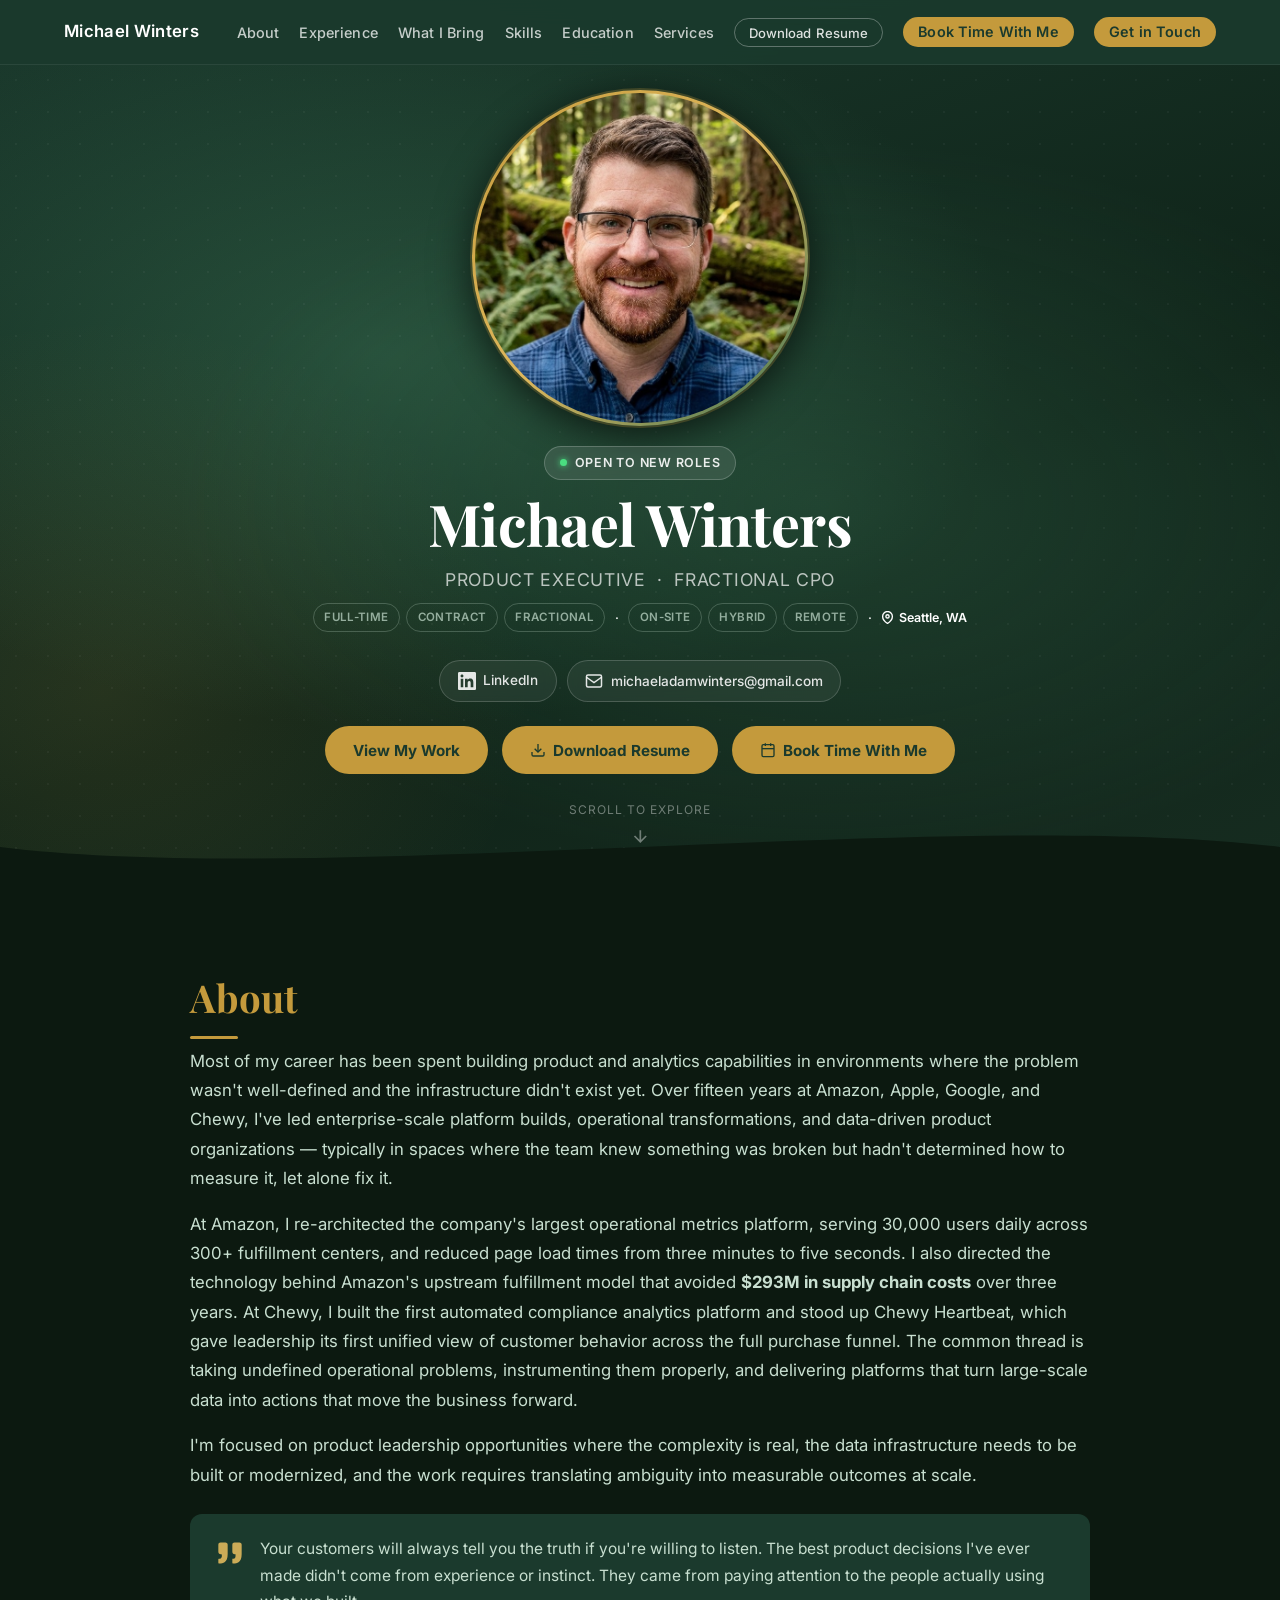
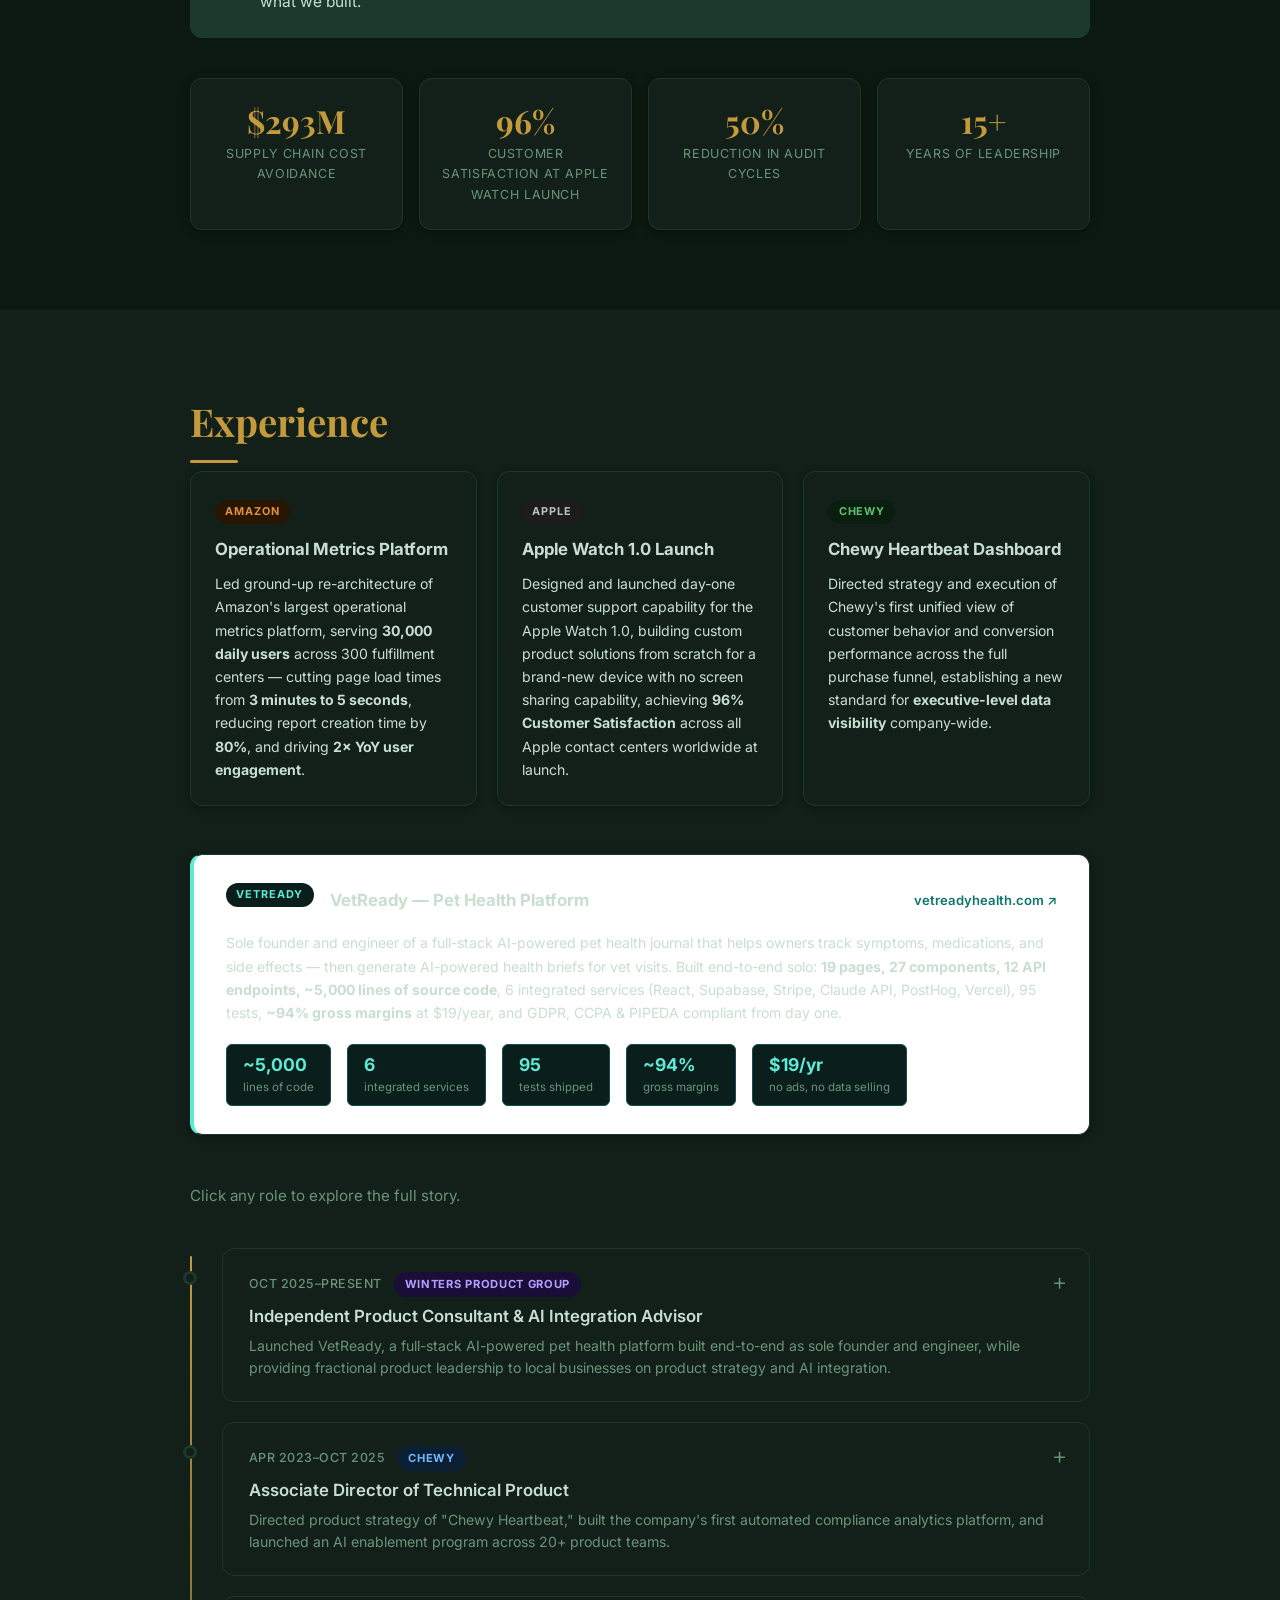
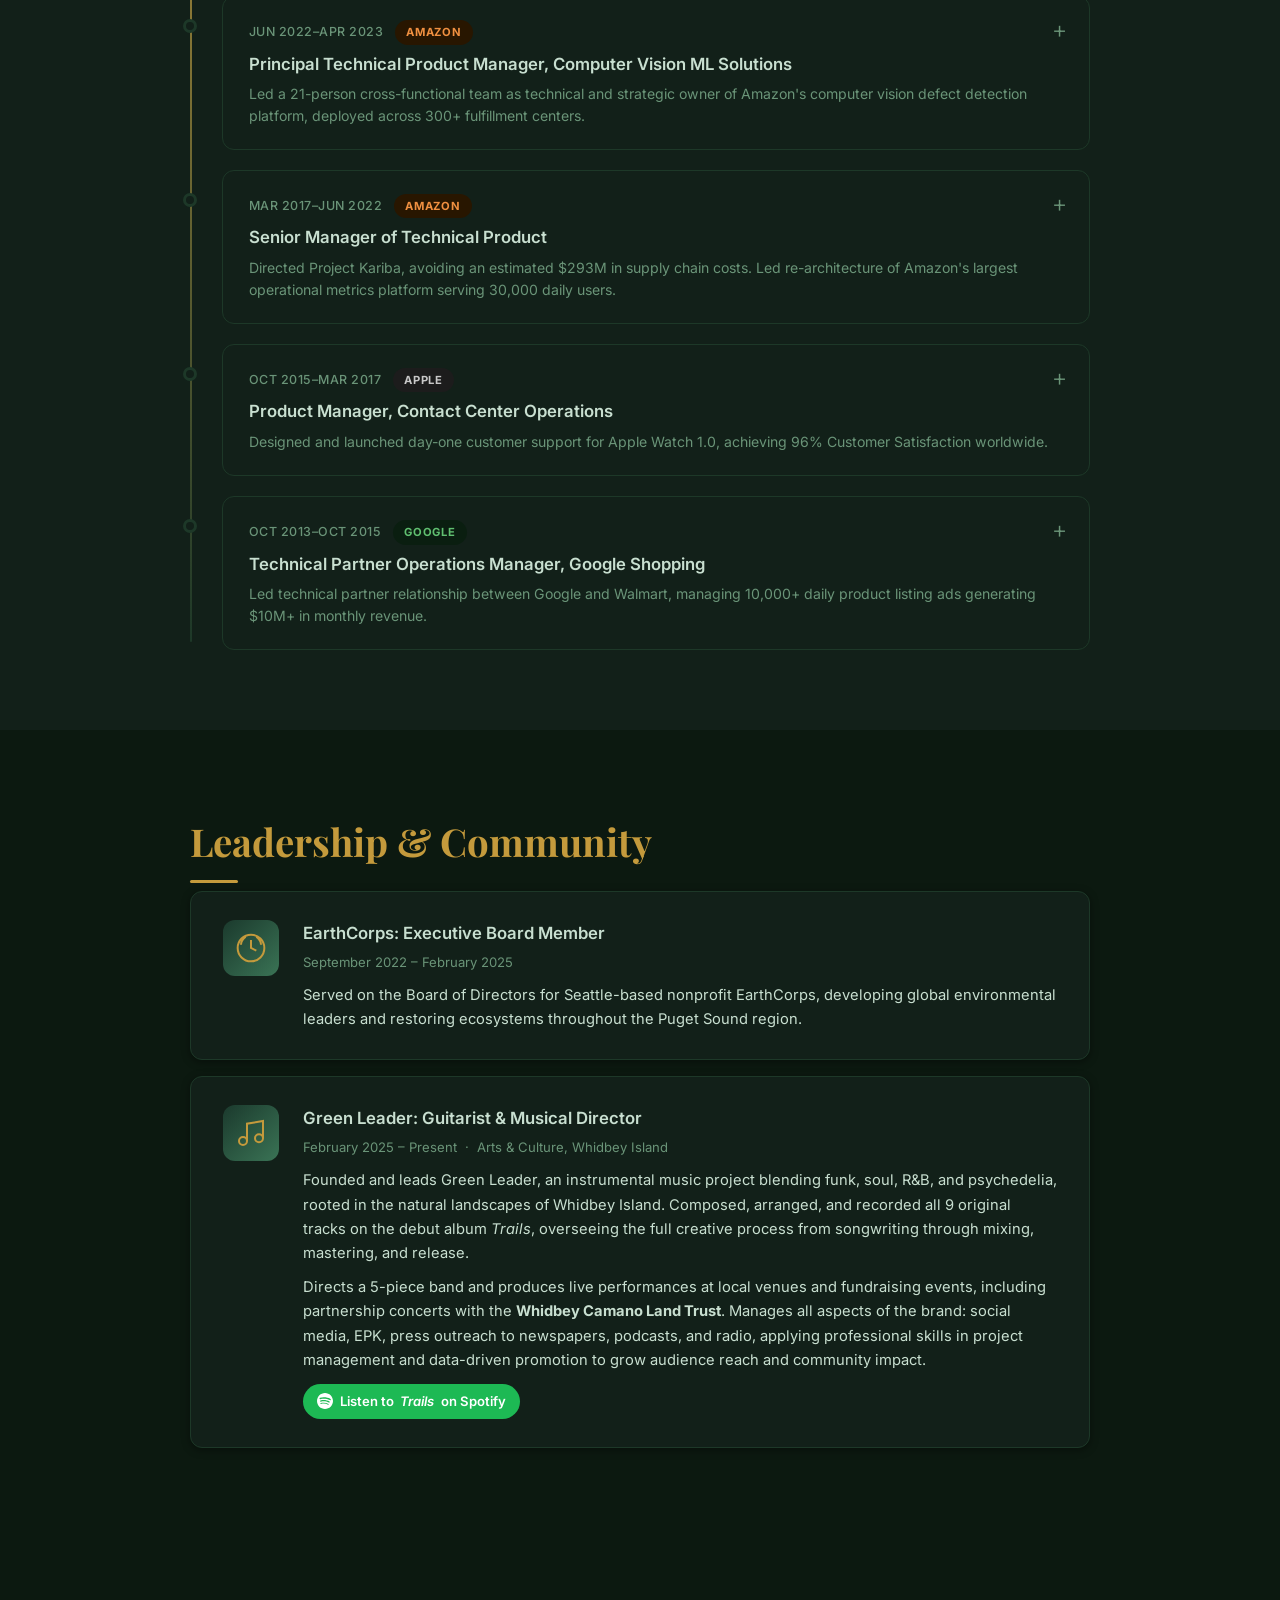
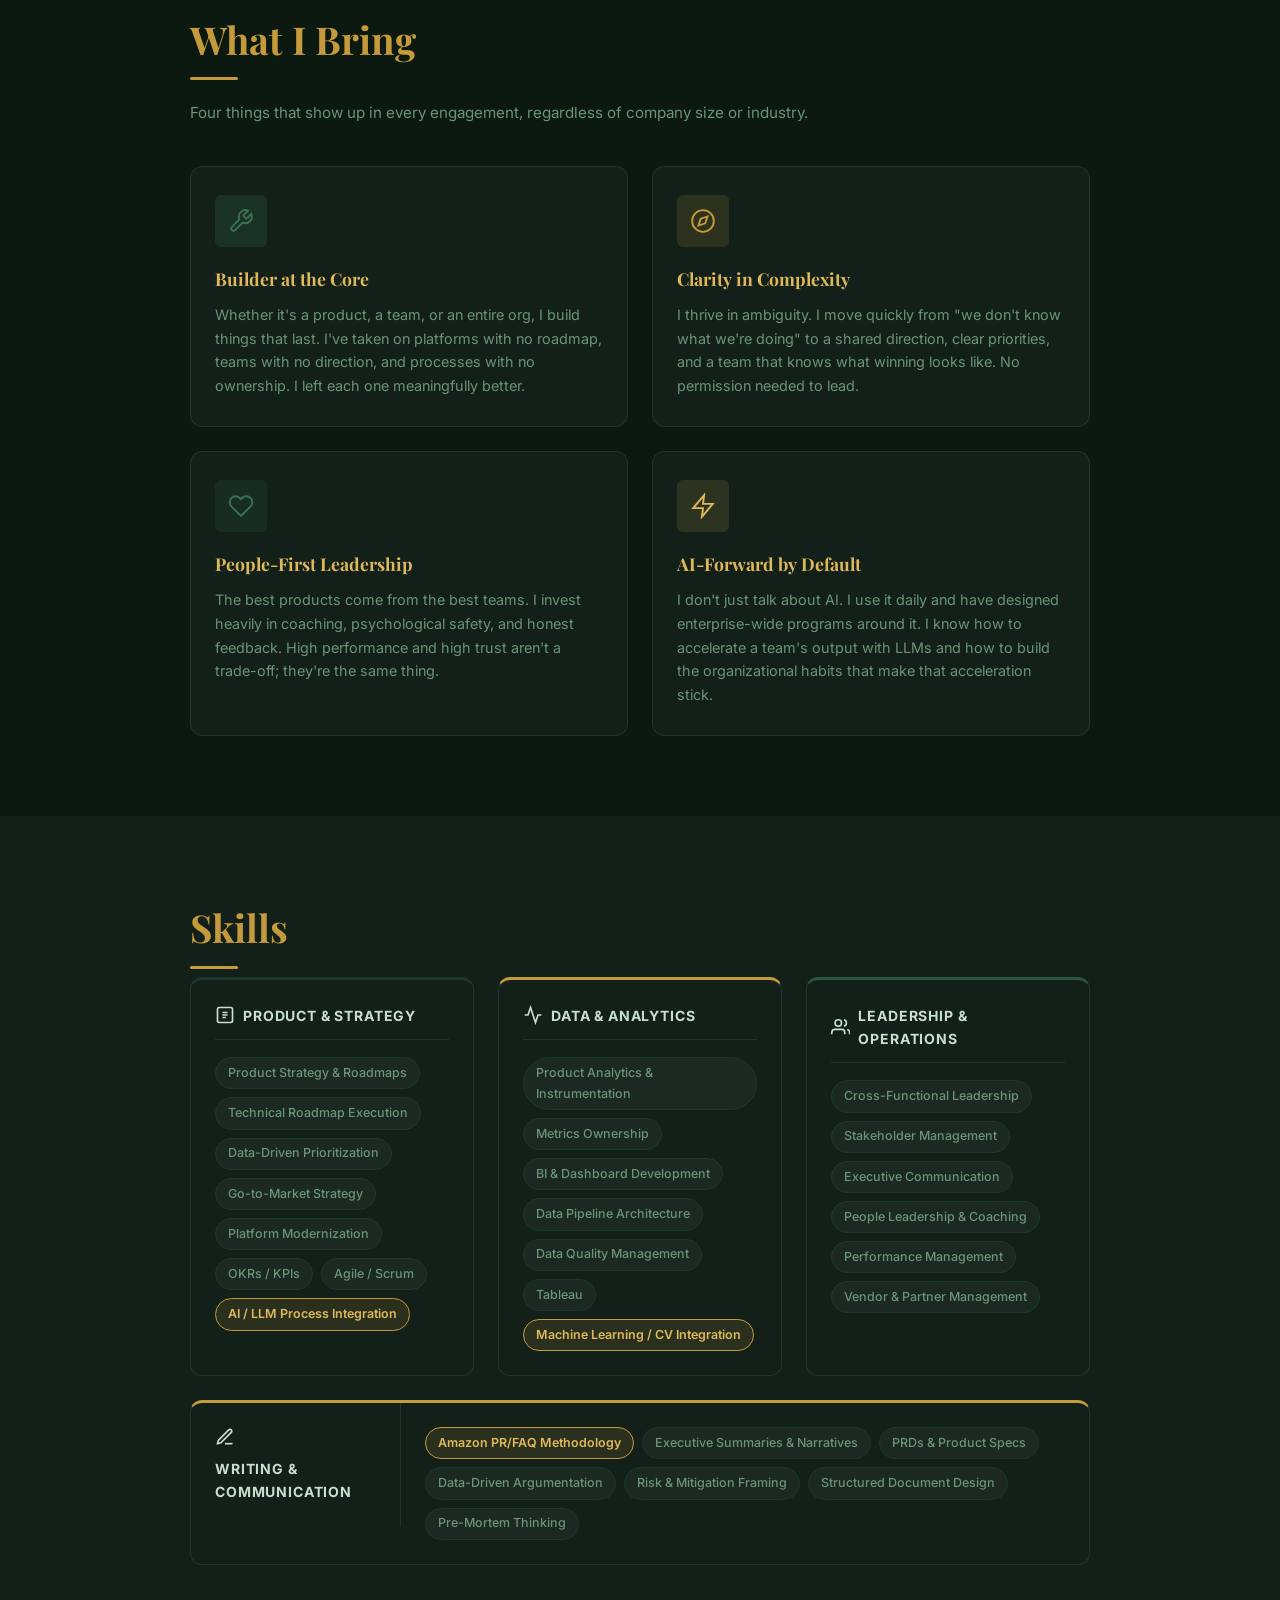
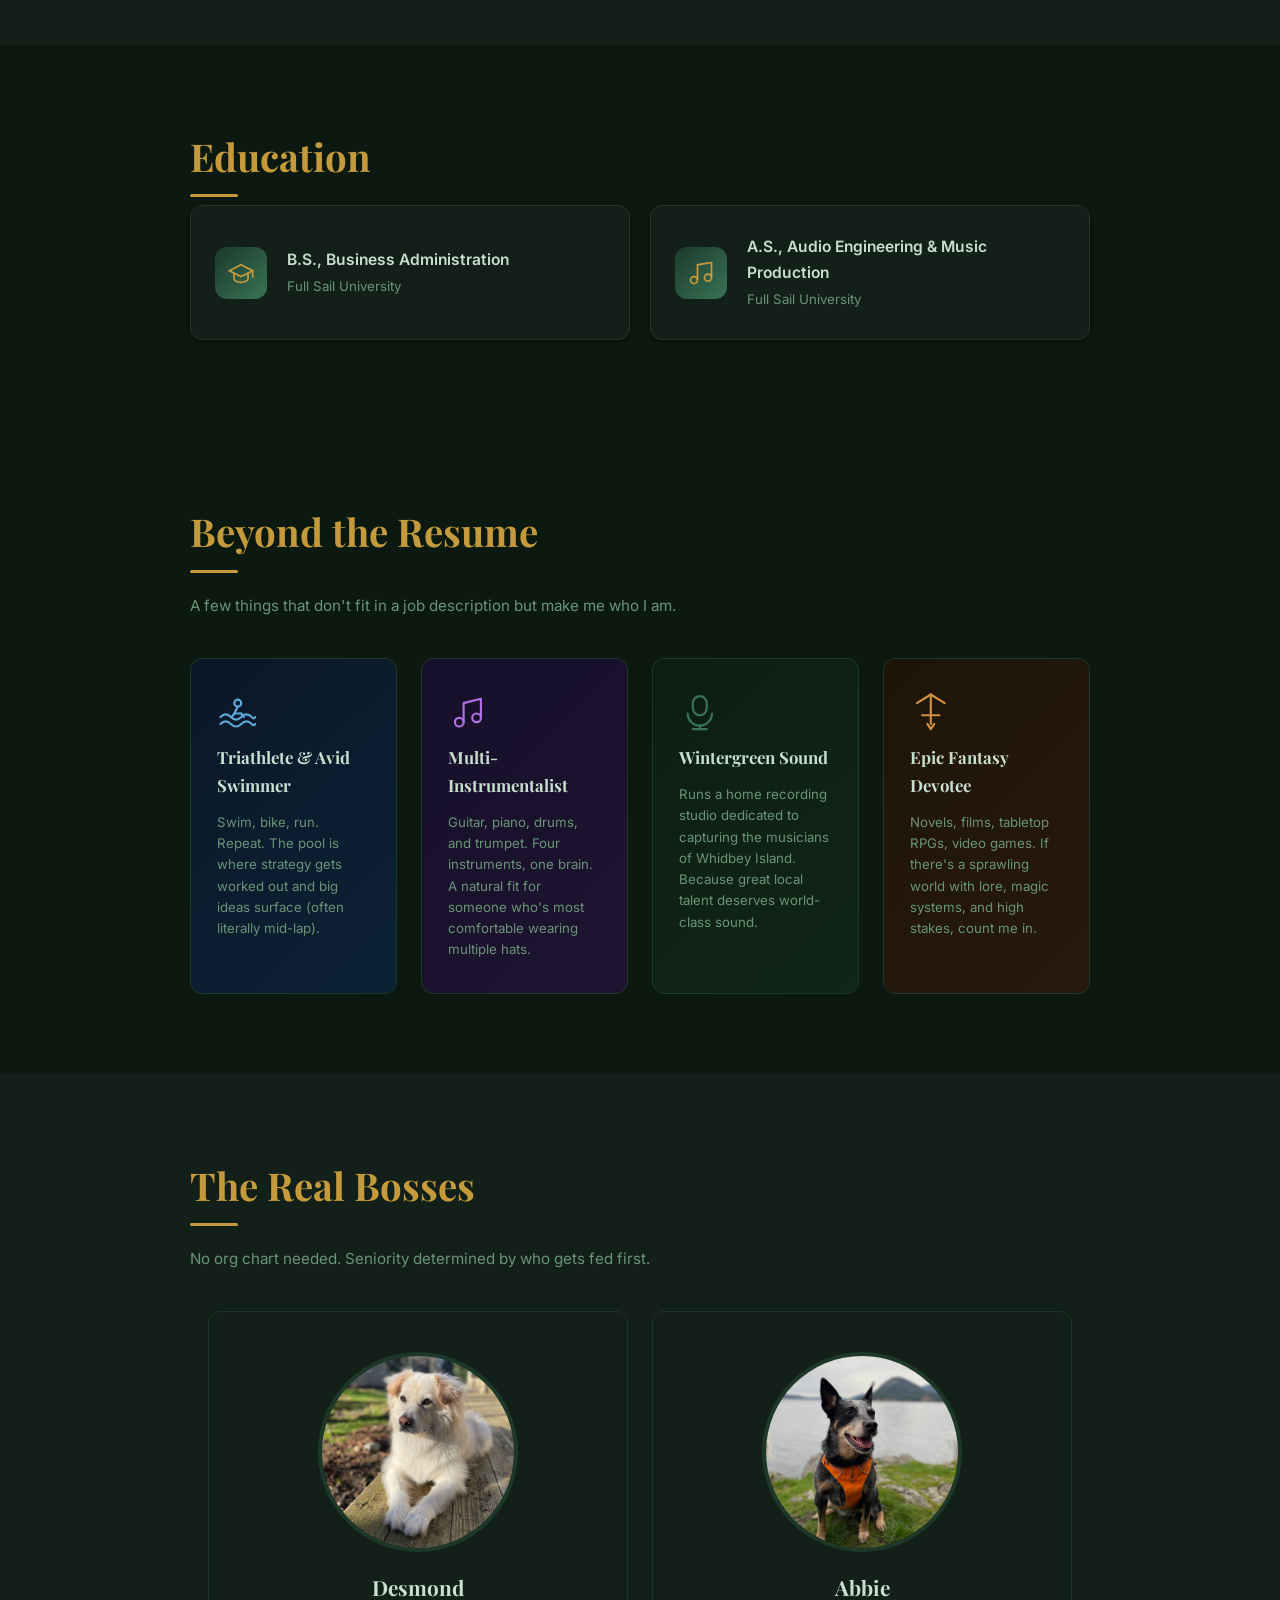
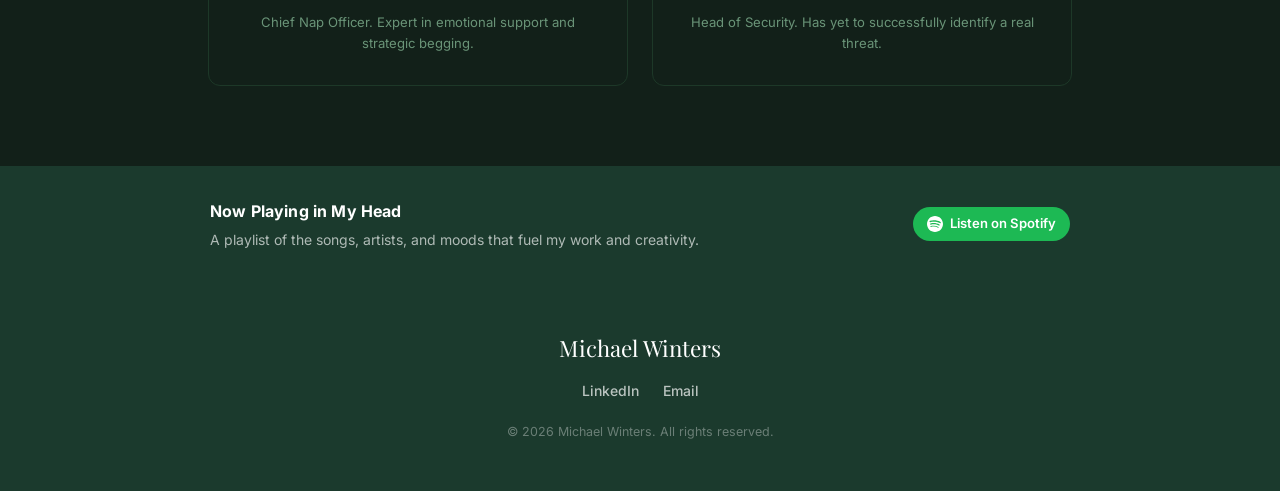
==== index.html @ a72b427c "Fix VetReady layout: replace orphaned 4th grid card with full-width featured card The 4th spotlight " ====
<!DOCTYPE html>
<html lang="en">
<head>
  <meta charset="UTF-8" />
  <meta name="viewport" content="width=device-width, initial-scale=1.0" />
  <link rel="icon" type="image/svg+xml" href="favicon.svg" />
  <title>Michael Winters · Product Executive &amp; Fractional CPO</title>
  <meta name="description" content="Michael Winters is a Senior Product Leader with 15+ years at Amazon, Apple, Google, and Chewy. $293M in supply chain cost avoidance, 96% Customer Satisfaction at Apple Watch launch, open to Senior Manager and Associate Director of Product roles." />
  <meta property="og:title" content="Michael Winters · Product Executive &amp; Fractional CPO" />
  <meta property="og:description" content="15+ years building and scaling high-impact teams at Amazon, Apple, Google, and Chewy. $293M in supply chain cost avoidance. Open to new opportunities." />
  <meta property="og:image" content="https://michaeladamwinters.com/headshot.jpeg" />
  <meta property="og:url" content="https://michaeladamwinters.com/" />
  <meta property="og:type" content="website" />
  <meta name="twitter:card" content="summary_large_image" />
  <meta name="twitter:title" content="Michael Winters · Product Executive &amp; Fractional CPO" />
  <meta name="twitter:description" content="15+ years building and scaling high-impact teams at Amazon, Apple, Google, and Chewy." />
  <meta name="twitter:image" content="https://michaeladamwinters.com/headshot.jpeg" />
  <link rel="stylesheet" href="style.css" />
  <link rel="preconnect" href="https://fonts.googleapis.com" />
  <link rel="preconnect" href="https://fonts.gstatic.com" crossorigin />
  <link href="https://fonts.googleapis.com/css2?family=Inter:wght@300;400;500;600;700&family=Playfair+Display:wght@700&display=swap" rel="stylesheet" />
</head>
<body>

  <div id="progress-bar" aria-hidden="true"></div>

  <!-- ── NAV ── -->
  <nav id="navbar">
    <div class="nav-inner">
      <span class="nav-name">Michael Winters</span>
      <ul class="nav-links">
        <li><a href="#summary">About</a></li>
        <li><a href="#experience">Experience</a></li>
        <li><a href="#what-i-bring">What I Bring</a></li>
        <li><a href="#skills">Skills</a></li>
        <li><a href="#education">Education</a></li>
        <li><a href="services.html">Services</a></li>
        <li><a href="Winters_Michael_ProductLead_Resume.pdf" download class="nav-resume">Download Resume</a></li>
        <li><a href="https://calendar.app.google/mppP5ta8QZtQLtQf8" target="_blank" rel="noopener" class="nav-cta">Book Time With Me</a></li>
        <li><a href="mailto:michaeladamwinters@gmail.com" class="nav-cta">Get in Touch</a></li>
      </ul>
      <button class="hamburger" aria-label="Toggle menu">&#9776;</button>
    </div>
  </nav>

  <!-- ── HERO ── -->
  <header id="hero">
    <div class="hero-inner">
      <div class="hero-photo-wrap">
        <div class="hero-photo-ring">
          <img
            src="headshot.jpeg"
            alt="Michael Winters"
            class="hero-photo"
            id="headshot"
            onerror="this.style.display='none'; document.getElementById('initials-fallback').style.display='flex';"
          />
          <div id="initials-fallback" class="initials-fallback">MW</div>
        </div>
      </div>
      <div class="hero-text">
        <div class="open-to-work-badge">
          <span class="otw-dot"></span>
          Open to New Roles
        </div>
        <h1>Michael Winters</h1>
        <p class="hero-title">Product Executive &nbsp;·&nbsp; Fractional CPO</p>
        <div class="hero-availability">
          <div class="avail-group">
            <span class="avail-chip">Full-time</span>
            <span class="avail-chip">Contract</span>
            <span class="avail-chip">Fractional</span>
          </div>
          <span class="avail-divider">·</span>
          <div class="avail-group">
            <span class="avail-chip">On-site</span>
            <span class="avail-chip">Hybrid</span>
            <span class="avail-chip">Remote</span>
          </div>
          <span class="avail-divider">·</span>
          <span class="avail-location">
            <svg width="13" height="13" viewBox="0 0 24 24" fill="none" stroke="currentColor" stroke-width="2.5"><path d="M21 10c0 7-9 13-9 13S3 17 3 10a9 9 0 0118 0z"/><circle cx="12" cy="10" r="3"/></svg>
            Seattle, WA
          </span>
        </div>
        <div class="hero-contacts">
          <a href="https://linkedin.com/in/michaeladamwinters/" target="_blank" rel="noopener" class="contact-chip">
            <svg width="18" height="18" viewBox="0 0 24 24" fill="currentColor"><path d="M20.447 20.452H16.89v-5.569c0-1.328-.024-3.037-1.852-3.037-1.853 0-2.136 1.445-2.136 2.939v5.667H9.351V9h3.414v1.561h.046c.477-.9 1.637-1.85 3.37-1.85 3.601 0 4.267 2.37 4.267 5.455v6.286zM5.337 7.433a1.98 1.98 0 01-1.981-1.98c0-1.094.887-1.981 1.981-1.981s1.98.887 1.98 1.981a1.98 1.98 0 01-1.98 1.98zm1.692 13.019H3.643V9h3.386v11.452zM22.225 0H1.771C.792 0 0 .774 0 1.729v20.542C0 23.227.792 24 1.771 24h20.451C23.2 24 24 23.227 24 22.271V1.729C24 .774 23.2 0 22.222 0h.003z"/></svg>
            LinkedIn
          </a>
          <a href="mailto:michaeladamwinters@gmail.com" class="contact-chip">
            <svg width="18" height="18" viewBox="0 0 24 24" fill="none" stroke="currentColor" stroke-width="2"><rect x="2" y="4" width="20" height="16" rx="2"/><path d="m2 7 10 7 10-7"/></svg>
            michaeladamwinters@gmail.com
          </a>
        </div>
        <div class="hero-ctas">
          <a href="#experience" class="hero-cta-primary">View My Work</a>
          <a href="Winters_Michael_ProductLead_Resume.pdf" download class="hero-cta-secondary">
            <svg width="16" height="16" viewBox="0 0 24 24" fill="none" stroke="currentColor" stroke-width="2"><path d="M21 15v4a2 2 0 01-2 2H5a2 2 0 01-2-2v-4"/><polyline points="7 10 12 15 17 10"/><line x1="12" y1="15" x2="12" y2="3"/></svg>
            Download Resume
          </a>
          <a href="https://calendar.app.google/mppP5ta8QZtQLtQf8" target="_blank" rel="noopener" class="hero-cta-secondary">
            <svg width="16" height="16" viewBox="0 0 24 24" fill="none" stroke="currentColor" stroke-width="2"><rect x="3" y="4" width="18" height="18" rx="2"/><line x1="16" y1="2" x2="16" y2="6"/><line x1="8" y1="2" x2="8" y2="6"/><line x1="3" y1="10" x2="21" y2="10"/></svg>
            Book Time With Me
          </a>
        </div>
      </div>
    </div>
    <div class="hero-scroll-hint">
      <span>Scroll to explore</span>
      <svg width="20" height="20" viewBox="0 0 24 24" fill="none" stroke="currentColor" stroke-width="2"><path d="M12 5v14M5 12l7 7 7-7"/></svg>
    </div>
    <div class="hero-wave" aria-hidden="true">
      <svg viewBox="0 0 1440 80" preserveAspectRatio="none" xmlns="http://www.w3.org/2000/svg"><path d="M0,40 C360,80 1080,0 1440,40 L1440,80 L0,80 Z" fill="#0c1910"/></svg>
    </div>
  </header>

  <main>

    <!-- ── SUMMARY ── -->
    <section id="summary" class="section">
      <div class="section-inner">
        <h2 class="section-heading">About</h2>
        <p class="summary-text">
          Most of my career has been spent building product and analytics capabilities in environments where the problem wasn't well-defined and the infrastructure didn't exist yet. Over fifteen years at Amazon, Apple, Google, and Chewy, I've led enterprise-scale platform builds, operational transformations, and data-driven product organizations — typically in spaces where the team knew something was broken but hadn't determined how to measure it, let alone fix it.
        </p>
        <p class="summary-text">
          At Amazon, I re-architected the company's largest operational metrics platform, serving 30,000 users daily across 300+ fulfillment centers, and reduced page load times from three minutes to five seconds. I also directed the technology behind Amazon's upstream fulfillment model that avoided <strong>$293M in supply chain costs</strong> over three years. At Chewy, I built the first automated compliance analytics platform and stood up Chewy Heartbeat, which gave leadership its first unified view of customer behavior across the full purchase funnel. The common thread is taking undefined operational problems, instrumenting them properly, and delivering platforms that turn large-scale data into actions that move the business forward.
        </p>
        <p class="summary-text">
          I'm focused on product leadership opportunities where the complexity is real, the data infrastructure needs to be built or modernized, and the work requires translating ambiguity into measurable outcomes at scale.
        </p>
        <div class="philosophy-callout">
          <svg class="philosophy-icon" width="28" height="28" viewBox="0 0 24 24" fill="currentColor" stroke="none" aria-hidden="true"><path d="M3 21c3 0 7-1 7-8V5c0-1.25-.756-2.017-2-2H4c-1.25 0-2 .75-2 1.972V11c0 1.25.75 2 2 2 1 0 1 0 1 1v1c0 1-1 2-2 2s-1 .008-1 1.031V20c0 1 0 1 1 1z"/><path d="M15 21c3 0 7-1 7-8V5c0-1.25-.757-2.017-2-2h-4c-1.25 0-2 .75-2 1.972V11c0 1.25.75 2 2 2h.75c0 2.25.25 4-2.75 4v3c0 1 0 1 1 1z"/></svg>
          <p id="philosophy-quote"></p>
        </div>
        <div class="stat-row">
          <div class="stat-card">
            <span class="stat-number" data-count="293" data-prefix="$" data-suffix="M">$293M</span>
            <span class="stat-label">Supply Chain Cost Avoidance</span>
          </div>
          <div class="stat-card">
            <span class="stat-number" data-count="96" data-prefix="" data-suffix="%">96%</span>
            <span class="stat-label">Customer Satisfaction at Apple Watch Launch</span>
          </div>
          <div class="stat-card">
            <span class="stat-number" data-count="50" data-prefix="" data-suffix="%">50%</span>
            <span class="stat-label">Reduction in Audit Cycles</span>
          </div>
          <div class="stat-card">
            <span class="stat-number" data-count="15" data-prefix="" data-suffix="+">15+</span>
            <span class="stat-label">Years of Leadership</span>
          </div>
        </div>
      </div>
    </section>

    <!-- ── EXPERIENCE TIMELINE ── -->
    <section id="experience" class="section section-alt">
      <div class="section-inner">
        <h2 class="section-heading">Experience</h2>

        <!-- ── CASE STUDY SPOTLIGHTS ── -->
        <div class="spotlights">
          <div class="spotlight-card">
            <span class="spotlight-co amazon">Amazon</span>
            <h3 class="spotlight-title">Operational Metrics Platform</h3>
            <p class="spotlight-desc">Led ground-up re-architecture of Amazon's largest operational metrics platform, serving <strong>30,000 daily users</strong> across 300 fulfillment centers — cutting page load times from <strong>3 minutes to 5 seconds</strong>, reducing report creation time by <strong>80%</strong>, and driving <strong>2× YoY user engagement</strong>.</p>
          </div>
          <div class="spotlight-card">
            <span class="spotlight-co apple">Apple</span>
            <h3 class="spotlight-title">Apple Watch 1.0 Launch</h3>
            <p class="spotlight-desc">Designed and launched day-one customer support capability for the Apple Watch 1.0, building custom product solutions from scratch for a brand-new device with no screen sharing capability, achieving <strong>96% Customer Satisfaction</strong> across all Apple contact centers worldwide at launch.</p>
          </div>
          <div class="spotlight-card">
            <span class="spotlight-co chewy">Chewy</span>
            <h3 class="spotlight-title">Chewy Heartbeat Dashboard</h3>
            <p class="spotlight-desc">Directed strategy and execution of Chewy's first unified view of customer behavior and conversion performance across the full purchase funnel, establishing a new standard for <strong>executive-level data visibility</strong> company-wide.</p>
          </div>
        </div>

        <div class="spotlight-featured">
          <div class="spotlight-featured-header">
            <span class="spotlight-co vetready">VetReady</span>
            <h3 class="spotlight-title">VetReady — Pet Health Platform</h3>
            <a href="https://vetreadyhealth.com" target="_blank" rel="noopener" class="spotlight-link">vetreadyhealth.com ↗</a>
          </div>
          <p class="spotlight-desc">Sole founder and engineer of a full-stack AI-powered pet health journal that helps owners track symptoms, medications, and side effects — then generate AI-powered health briefs for vet visits. Built end-to-end solo: <strong>19 pages, 27 components, 12 API endpoints, ~5,000 lines of source code</strong>, 6 integrated services (React, Supabase, Stripe, Claude API, PostHog, Vercel), 95 tests, <strong>~94% gross margins</strong> at $19/year, and GDPR, CCPA &amp; PIPEDA compliant from day one.</p>
          <div class="spotlight-featured-stats">
            <div class="sfs-stat"><span class="sfs-num">~5,000</span><span class="sfs-label">lines of code</span></div>
            <div class="sfs-stat"><span class="sfs-num">6</span><span class="sfs-label">integrated services</span></div>
            <div class="sfs-stat"><span class="sfs-num">95</span><span class="sfs-label">tests shipped</span></div>
            <div class="sfs-stat"><span class="sfs-num">~94%</span><span class="sfs-label">gross margins</span></div>
            <div class="sfs-stat"><span class="sfs-num">$19/yr</span><span class="sfs-label">no ads, no data selling</span></div>
          </div>
        </div>

        <p class="section-subheading">Click any role to explore the full story.</p>

        <div class="timeline" id="timeline">

          <!-- Winters Product Group -->
          <div class="timeline-item" data-index="0">
            <div class="timeline-spine-dot"></div>
            <div class="timeline-header" role="button" tabindex="0" aria-expanded="false">
              <div class="timeline-meta">
                <span class="timeline-date">Oct 2025–Present</span>
                <span class="company-badge consulting">Winters Product Group</span>
              </div>
              <h3 class="timeline-role">Independent Product Consultant &amp; AI Integration Advisor</h3>
              <div class="timeline-preview">
                Launched VetReady, a full-stack AI-powered pet health platform built end-to-end as sole founder and engineer, while providing fractional product leadership to local businesses on product strategy and AI integration.
              </div>
              <span class="timeline-toggle-icon">&#43;</span>
            </div>
            <div class="timeline-body">
              <ul class="achievement-list">
                <li>
                  <span class="achievement-tag consulting">Consulting</span>
                  <p>Provided fractional product leadership for local not-for-profit, retail, and e-commerce businesses on product development strategy and AI tool integration as an independent consultant.</p>
                </li>
                <li>
                  <span class="achievement-tag founder">Founder</span>
                  <p>Founded <strong><a href="https://vetreadyhealth.com" target="_blank" rel="noopener">VetReady</a></strong>, a pet health journal that helps owners track symptoms, medications, and side effects, then generate AI-powered health briefs for vet visits. Conceived after the diagnosis of my dog Desmond with adenonasal carcinoma in October 2025 — the experience of tracking his symptoms through radiation therapy revealed a gap no existing tool was filling. Built the product end-to-end as sole engineer and product owner, priced at $19/year with no ads and no data selling.</p>
                </li>
                <li>
                  <span class="achievement-tag fullstack">Full-Stack</span>
                  <p>Shipped the entire product solo: <strong>19 pages, 27 components, 12 API endpoints, 13 database tables, 17 migrations, and ~5,000 lines of source code</strong>. Integrated six major services — React, Supabase, Stripe, Anthropic Claude API, PostHog, and Vercel — into a cohesive product covering frontend, backend, auth, payments, AI, analytics, and deployment.</p>
                </li>
                <li>
                  <span class="achievement-tag ai">AI</span>
                  <p>Designed and implemented serverless AI brief generation using <strong>Anthropic's Claude API</strong>, with Upstash Redis rate limiting, abort signal handling, and tiered access control. Owners receive structured, veterinarian-ready health summaries generated from their logged journal entries — turning scattered observations into clinically useful context.</p>
                </li>
                <li>
                  <span class="achievement-tag compliance">Compliance</span>
                  <p>Built GDPR, CCPA, and PIPEDA-compliant infrastructure from the ground up, including consent management, full account and data deletion flows, and privacy-first architecture. Maintained <strong>~94% gross margins</strong> at $19/year by owning the full stack and keeping infrastructure lean — 95 tests across 10 test files demonstrate shipping discipline rarely seen in solo builds.</p>
                </li>
              </ul>
            </div>
          </div>

          <!-- Chewy -->
          <div class="timeline-item" data-index="1">
            <div class="timeline-spine-dot"></div>
            <div class="timeline-header" role="button" tabindex="0" aria-expanded="false">
              <div class="timeline-meta">
                <span class="timeline-date">Apr 2023–Oct 2025</span>
                <span class="company-badge chewy">Chewy</span>
              </div>
              <h3 class="timeline-role">Associate Director of Technical Product</h3>
              <div class="timeline-preview">
                Directed product strategy of "Chewy Heartbeat," built the company's first automated compliance analytics platform, and launched an AI enablement program across 20+ product teams.
              </div>
              <span class="timeline-toggle-icon">&#43;</span>
            </div>
            <div class="timeline-body">
              <ul class="achievement-list">
                <li>
                  <span class="achievement-tag analytics">Analytics</span>
                  <p>Built Chewy's first automated compliance analytics platform from the ground up, re-architecting instrumentation across all product surfaces into a unified metrics framework. Eliminated <strong>50+ manually corrected metrics</strong>, saved <strong>20 hours/week</strong> in analyst capacity, and shifted the organization from reactive execution to outcome-driven prioritization.</p>
                </li>
                <li>
                  <span class="achievement-tag security">Security</span>
                  <p>Hand-selected by CTO and CISO to stabilize GRC and Privacy Technology teams during a critical leadership transition; led <strong>PCI DSS 4.0 readiness</strong> across three business entities through Attestation of Compliance delivery, reducing <strong>audit cycle time by 50%</strong>.</p>
                </li>
                <li>
                  <span class="achievement-tag compliance">Compliance</span>
                  <p>Operationalized Chewy's CCPA/DSAR compliance program at enterprise scale, processing <strong>2,000–3,000+ data subject requests bi-weekly</strong> with a 4-day average completion time (<strong>91% faster than the 45-day SLA</strong>). Deployed PII automation to production, launched BigID data classification across <strong>29+ data sources</strong>, and managed a <strong>56-application User Access Review</strong> program via SailPoint integration.</p>
                </li>
                <li>
                  <span class="achievement-tag platform">Platform</span>
                  <p>Directed product strategy and execution of <strong>"Chewy Heartbeat,"</strong> a product-led growth initiative and analytics dashboard delivering the company's first unified view of customer behavior and conversion performance across the full purchase funnel, establishing a new standard for executive-level data visibility.</p>
                </li>
                <li>
                  <span class="achievement-tag ai">AI</span>
                  <p>Designed and deployed Chewy's first <strong>AI/LLM enablement program for Product Managers</strong>, equipping 20+ product teams with practical fluency across roadmapping, PRD drafting, and data analysis workflows. Drove measurable cost avoidance through reduced manual effort and faster decision cycles.</p>
                </li>
                <li>
                  <span class="achievement-tag strategy">Strategy</span>
                  <p>Implemented a quantitative prioritization framework that <strong>reduced peak-season escalations to zero</strong> across 20+ product teams, improving roadmap transparency for executive stakeholders through data-driven prioritization.</p>
                </li>
                <li>
                  <span class="achievement-tag people">People</span>
                  <p>Directly managed <strong>13 reports across global teams</strong>; mentored <strong>20% to promotion</strong> and turned around <strong>30% of underperformers</strong> within 12 months through structured coaching and performance management.</p>
                </li>
              </ul>
            </div>
          </div>

          <!-- Amazon CV -->
          <div class="timeline-item" data-index="2">
            <div class="timeline-spine-dot"></div>
            <div class="timeline-header" role="button" tabindex="0" aria-expanded="false">
              <div class="timeline-meta">
                <span class="timeline-date">Jun 2022–Apr 2023</span>
                <span class="company-badge amazon">Amazon</span>
              </div>
              <h3 class="timeline-role">Principal Technical Product Manager, Computer Vision ML Solutions</h3>
              <div class="timeline-preview">
                Led a 21-person cross-functional team as technical and strategic owner of Amazon's computer vision defect detection platform, deployed across 300+ fulfillment centers.
              </div>
              <span class="timeline-toggle-icon">&#43;</span>
            </div>
            <div class="timeline-body">
              <ul class="achievement-list">
                <li>
                  <span class="achievement-tag ml">ML</span>
                  <p>Led a <strong>21-person cross-functional team</strong> (data scientists, hardware engineers, software engineers) as technical and strategic owner of Amazon's computer vision defect detection platform. Deployed across <strong>300+ fulfillment centers</strong>, drove an <strong>11% reduction in item defect rates</strong>, and owned the full technical roadmap from ML research through frontline operational rollout.</p>
                </li>
              </ul>
            </div>
          </div>

          <!-- Amazon Senior Manager -->
          <div class="timeline-item" data-index="3">
            <div class="timeline-spine-dot"></div>
            <div class="timeline-header" role="button" tabindex="0" aria-expanded="false">
              <div class="timeline-meta">
                <span class="timeline-date">Mar 2017–Jun 2022</span>
                <span class="company-badge amazon">Amazon</span>
              </div>
              <h3 class="timeline-role">Senior Manager of Technical Product</h3>
              <div class="timeline-preview">
                Directed Project Kariba, avoiding an estimated $293M in supply chain costs. Led re-architecture of Amazon's largest operational metrics platform serving 30,000 daily users.
              </div>
              <span class="timeline-toggle-icon">&#43;</span>
            </div>
            <div class="timeline-body">
              <ul class="achievement-list">
                <li>
                  <span class="achievement-tag supply-chain">Supply Chain</span>
                  <p>Directed end-to-end technical planning and execution of <strong>Project Kariba</strong>, a zero-to-one upstream fulfillment model routing bulk inventory to low-cost staging nodes. Avoided an estimated <strong>$293M in supply chain costs</strong> over three years through a ground-up cost model, product selection strategy, and 3PL operating framework. Solution remains in active production and continues to scale.</p>
                </li>
                <li>
                  <span class="achievement-tag platform">Platform</span>
                  <p>Led ground-up re-architecture of Amazon's <strong>largest operational metrics platform</strong> (30,000 daily users). Reduced page load times from <strong>3 minutes to 5 seconds</strong> (97% improvement), replaced manual Excel reporting across 300 fulfillment centers, cut report creation time by <strong>80%</strong>, and drove <strong>2× year-over-year user engagement growth</strong>.</p>
                </li>
                <li>
                  <span class="achievement-tag platform">Platform</span>
                  <p>Identified a critical gap in operational reporting across the Amazon fulfillment center network and led development of a custom dashboard generator to close it, enabling on-demand metric tracking from floor operations through VP level. Drove adoption through a three-month early access pilot and nationwide roadshow; <strong>100+ custom dashboards created in the first month</strong>, cutting business review prep by approximately <strong>10 hours per site</strong> and eliminating an estimated <strong>3,000 hours of weekly operational overhead</strong> across the 300-site network.</p>
                </li>
                <li>
                  <span class="achievement-tag cost">Cost Savings</span>
                  <p>Drove <strong>$32M in cost avoidance</strong> through platform optimization and technical debt reduction while maintaining <strong>100% system uptime</strong> throughout major architectural migrations.</p>
                </li>
                <li>
                  <span class="achievement-tag people">People</span>
                  <p>Managed a team of <strong>3 managers and 30+ individual contributors</strong>; drove <strong>4 high-impact promotions</strong> and maintained a high talent bar through performance-based people leadership.</p>
                </li>
                <li>
                  <span class="achievement-tag crisis">Crisis Response</span>
                  <p>Directed a <strong>5-day mission-critical turnaround</strong> of pandemic-response tooling, ensuring uninterrupted global delivery of essential goods during unprecedented supply chain disruption.</p>
                </li>
              </ul>
            </div>
          </div>

          <!-- Apple -->
          <div class="timeline-item" data-index="4">
            <div class="timeline-spine-dot"></div>
            <div class="timeline-header" role="button" tabindex="0" aria-expanded="false">
              <div class="timeline-meta">
                <span class="timeline-date">Oct 2015–Mar 2017</span>
                <span class="company-badge apple">Apple</span>
              </div>
              <h3 class="timeline-role">Product Manager, Contact Center Operations</h3>
              <div class="timeline-preview">
                Designed and launched day-one customer support for Apple Watch 1.0, achieving 96% Customer Satisfaction worldwide.
              </div>
              <span class="timeline-toggle-icon">&#43;</span>
            </div>
            <div class="timeline-body">
              <ul class="achievement-list">
                <li>
                  <span class="achievement-tag launch">Launch</span>
                  <p>Designed and launched day-one customer support capability for <strong>Apple Watch 1.0</strong>, building custom real-time support solutions for a product category with no screen-sharing capability. Achieved <strong>96% Customer Satisfaction (CSAT)</strong> across all Apple contact centers worldwide at launch.</p>
                </li>
                <li>
                  <span class="achievement-tag platform">Platform</span>
                  <p>Delivered real-time video, screen sharing, and chatbot integrations into Apple's core contact center platform across <strong>five global locations</strong>, equipping <strong>2,000+ support agents</strong> with expanded capabilities.</p>
                </li>
              </ul>
            </div>
          </div>

          <!-- Google -->
          <div class="timeline-item" data-index="5">
            <div class="timeline-spine-dot"></div>
            <div class="timeline-header" role="button" tabindex="0" aria-expanded="false">
              <div class="timeline-meta">
                <span class="timeline-date">Oct 2013–Oct 2015</span>
                <span class="company-badge google">Google</span>
              </div>
              <h3 class="timeline-role">Technical Partner Operations Manager, Google Shopping</h3>
              <div class="timeline-preview">
                Led technical partner relationship between Google and Walmart, managing 10,000+ daily product listing ads generating $10M+ in monthly revenue.
              </div>
              <span class="timeline-toggle-icon">&#43;</span>
            </div>
            <div class="timeline-body">
              <ul class="achievement-list">
                <li>
                  <span class="achievement-tag partnerships">Partnerships</span>
                  <p>Led technical partner relationship between Google and Walmart as primary liaison, managing implementation of <strong>10,000+ daily product listing ads</strong> generating <strong>$10M+ in monthly revenue</strong>.</p>
                </li>
              </ul>
            </div>
          </div>

        </div><!-- /timeline -->
      </div>
    </section>

    <!-- ── LEADERSHIP & COMMUNITY ── -->
    <section id="community" class="section">
      <div class="section-inner">
        <h2 class="section-heading">Leadership &amp; Community</h2>
        <div class="community-card">
          <div class="community-icon">
            <svg width="32" height="32" viewBox="0 0 24 24" fill="none" stroke="currentColor" stroke-width="1.5"><path d="M12 2a10 10 0 100 20A10 10 0 0012 2z"/><path d="M12 6v6l4 2"/><path d="M8 3.5C6 5 4.5 7 4.5 9.5"/><path d="M16 3.5C18 5 19.5 7 19.5 9.5"/></svg>
          </div>
          <div>
            <h3 class="community-org">EarthCorps: Executive Board Member</h3>
            <p class="community-date">September 2022 – February 2025</p>
            <p class="community-desc">Served on the Board of Directors for Seattle-based nonprofit EarthCorps, developing global environmental leaders and restoring ecosystems throughout the Puget Sound region.</p>
          </div>
        </div>

        <div class="community-card">
          <div class="community-icon">
            <svg width="32" height="32" viewBox="0 0 24 24" fill="none" stroke="currentColor" stroke-width="1.5"><path d="M9 18V5l12-2v13"/><circle cx="6" cy="18" r="3"/><circle cx="18" cy="16" r="3"/></svg>
          </div>
          <div>
            <h3 class="community-org">Green Leader: Guitarist &amp; Musical Director</h3>
            <p class="community-date">February 2025 – Present &nbsp;·&nbsp; Arts &amp; Culture, Whidbey Island</p>
            <p class="community-desc">Founded and leads Green Leader, an instrumental music project blending funk, soul, R&amp;B, and psychedelia, rooted in the natural landscapes of Whidbey Island. Composed, arranged, and recorded all 9 original tracks on the debut album <em>Trails</em>, overseeing the full creative process from songwriting through mixing, mastering, and release.</p>
            <p class="community-desc" style="margin-top:.6rem;">Directs a 5-piece band and produces live performances at local venues and fundraising events, including partnership concerts with the <strong>Whidbey Camano Land Trust</strong>. Manages all aspects of the brand: social media, EPK, press outreach to newspapers, podcasts, and radio, applying professional skills in project management and data-driven promotion to grow audience reach and community impact.</p>
            <a href="https://open.spotify.com/album/3NcweVdVT2yn7iS2HlmgtB?si=h5SmAljmREif_PI_PdDlUw" target="_blank" rel="noopener" class="spotify-link">
              <svg width="16" height="16" viewBox="0 0 24 24" fill="currentColor"><path d="M12 0C5.4 0 0 5.4 0 12s5.4 12 12 12 12-5.4 12-12S18.66 0 12 0zm5.521 17.34c-.24.359-.66.48-1.021.24-2.82-1.74-6.36-2.101-10.561-1.141-.418.122-.779-.179-.899-.539-.12-.421.18-.78.54-.9 4.56-1.021 8.52-.6 11.64 1.32.42.18.479.659.301 1.02zm1.44-3.3c-.301.42-.841.6-1.262.3-3.239-1.98-8.159-2.58-11.939-1.38-.479.12-1.02-.12-1.14-.6-.12-.48.12-1.021.6-1.141C9.6 9.9 15 10.561 18.72 12.84c.361.181.54.78.241 1.2zm.12-3.36C15.24 8.4 8.82 8.16 5.16 9.301c-.6.179-1.2-.181-1.38-.721-.18-.601.18-1.2.72-1.381 4.26-1.26 11.28-1.02 15.721 1.621.539.3.719 1.02.419 1.56-.299.421-1.02.599-1.559.3z"/></svg>
              Listen to <em>Trails</em> on Spotify
            </a>
          </div>
        </div>
      </div>
    </section>

    <!-- ── WHAT I BRING ── -->
    <section id="what-i-bring" class="section">
      <div class="section-inner">
        <h2 class="section-heading">What I Bring</h2>
        <p class="section-subheading">Four things that show up in every engagement, regardless of company size or industry.</p>
        <div class="wib-grid">

          <div class="wib-card">
            <div class="wib-icon wib-icon--build">
              <svg width="26" height="26" viewBox="0 0 24 24" fill="none" stroke="currentColor" stroke-width="1.75"><path d="M14.7 6.3a1 1 0 000 1.4l1.6 1.6a1 1 0 001.4 0l3.77-3.77a6 6 0 01-7.94 7.94l-6.91 6.91a2.12 2.12 0 01-3-3l6.91-6.91a6 6 0 017.94-7.94l-3.76 3.76z"/></svg>
            </div>
            <h3 class="wib-title">Builder at the Core</h3>
            <p class="wib-desc">Whether it's a product, a team, or an entire org, I build things that last. I've taken on platforms with no roadmap, teams with no direction, and processes with no ownership. I left each one meaningfully better.</p>
          </div>

          <div class="wib-card">
            <div class="wib-icon wib-icon--clarity">
              <svg width="26" height="26" viewBox="0 0 24 24" fill="none" stroke="currentColor" stroke-width="1.75"><circle cx="12" cy="12" r="10"/><polygon points="16.24 7.76 14.12 14.12 7.76 16.24 9.88 9.88 16.24 7.76"/></svg>
            </div>
            <h3 class="wib-title">Clarity in Complexity</h3>
            <p class="wib-desc">I thrive in ambiguity. I move quickly from "we don't know what we're doing" to a shared direction, clear priorities, and a team that knows what winning looks like. No permission needed to lead.</p>
          </div>

          <div class="wib-card">
            <div class="wib-icon wib-icon--people">
              <svg width="26" height="26" viewBox="0 0 24 24" fill="none" stroke="currentColor" stroke-width="1.75"><path d="M20.84 4.61a5.5 5.5 0 00-7.78 0L12 5.67l-1.06-1.06a5.5 5.5 0 00-7.78 7.78l1.06 1.06L12 21.23l7.78-7.78 1.06-1.06a5.5 5.5 0 000-7.78z"/></svg>
            </div>
            <h3 class="wib-title">People-First Leadership</h3>
            <p class="wib-desc">The best products come from the best teams. I invest heavily in coaching, psychological safety, and honest feedback. High performance and high trust aren't a trade-off; they're the same thing.</p>
          </div>

          <div class="wib-card">
            <div class="wib-icon wib-icon--ai">
              <svg width="26" height="26" viewBox="0 0 24 24" fill="none" stroke="currentColor" stroke-width="1.75"><polygon points="13 2 3 14 12 14 11 22 21 10 12 10 13 2"/></svg>
            </div>
            <h3 class="wib-title">AI-Forward by Default</h3>
            <p class="wib-desc">I don't just talk about AI. I use it daily and have designed enterprise-wide programs around it. I know how to accelerate a team's output with LLMs and how to build the organizational habits that make that acceleration stick.</p>
          </div>

        </div>
      </div>
    </section>

    <!-- ── SKILLS ── -->
    <section id="skills" class="section section-alt">
      <div class="section-inner">
        <h2 class="section-heading">Skills</h2>
        <div class="skills-grid">

          <div class="skill-group">
            <h3 class="skill-group-title">
              <svg width="20" height="20" viewBox="0 0 24 24" fill="none" stroke="currentColor" stroke-width="2"><rect x="3" y="3" width="18" height="18" rx="2"/><path d="M9 9h6M9 12h6M9 15h4"/></svg>
              Product &amp; Strategy
            </h3>
            <div class="skill-tags">
              <span class="skill-tag">Product Strategy &amp; Roadmaps</span>
              <span class="skill-tag">Technical Roadmap Execution</span>
              <span class="skill-tag">Data-Driven Prioritization</span>
              <span class="skill-tag">Go-to-Market Strategy</span>
              <span class="skill-tag">Platform Modernization</span>
              <span class="skill-tag">OKRs / KPIs</span>
              <span class="skill-tag">Agile / Scrum</span>
              <span class="skill-tag highlight">AI / LLM Process Integration</span>
            </div>
          </div>

          <div class="skill-group">
            <h3 class="skill-group-title">
              <svg width="20" height="20" viewBox="0 0 24 24" fill="none" stroke="currentColor" stroke-width="2"><polyline points="22 12 18 12 15 21 9 3 6 12 2 12"/></svg>
              Data &amp; Analytics
            </h3>
            <div class="skill-tags">
              <span class="skill-tag">Product Analytics &amp; Instrumentation</span>
              <span class="skill-tag">Metrics Ownership</span>
              <span class="skill-tag">BI &amp; Dashboard Development</span>
              <span class="skill-tag">Data Pipeline Architecture</span>
              <span class="skill-tag">Data Quality Management</span>
              <span class="skill-tag">Tableau</span>
              <span class="skill-tag highlight">Machine Learning / CV Integration</span>
            </div>
          </div>

          <div class="skill-group">
            <h3 class="skill-group-title">
              <svg width="20" height="20" viewBox="0 0 24 24" fill="none" stroke="currentColor" stroke-width="2"><path d="M17 21v-2a4 4 0 00-4-4H5a4 4 0 00-4 4v2"/><circle cx="9" cy="7" r="4"/><path d="M23 21v-2a4 4 0 00-3-3.87M16 3.13a4 4 0 010 7.75"/></svg>
              Leadership &amp; Operations
            </h3>
            <div class="skill-tags">
              <span class="skill-tag">Cross-Functional Leadership</span>
              <span class="skill-tag">Stakeholder Management</span>
              <span class="skill-tag">Executive Communication</span>
              <span class="skill-tag">People Leadership &amp; Coaching</span>
              <span class="skill-tag">Performance Management</span>
              <span class="skill-tag">Vendor &amp; Partner Management</span>
            </div>
          </div>

          <div class="skill-group">
            <h3 class="skill-group-title">
              <svg width="20" height="20" viewBox="0 0 24 24" fill="none" stroke="currentColor" stroke-width="2"><path d="M12 20h9"/><path d="M16.5 3.5a2.121 2.121 0 013 3L7 19l-4 1 1-4L16.5 3.5z"/></svg>
              Writing &amp; Communication
            </h3>
            <div class="skill-tags">
              <span class="skill-tag highlight">Amazon PR/FAQ Methodology</span>
              <span class="skill-tag">Executive Summaries &amp; Narratives</span>
              <span class="skill-tag">PRDs &amp; Product Specs</span>
              <span class="skill-tag">Data-Driven Argumentation</span>
              <span class="skill-tag">Risk &amp; Mitigation Framing</span>
              <span class="skill-tag">Structured Document Design</span>
              <span class="skill-tag">Pre-Mortem Thinking</span>
            </div>
          </div>

        </div>
      </div>
    </section>

    <!-- ── EDUCATION ── -->
    <section id="education" class="section">
      <div class="section-inner">
        <h2 class="section-heading">Education</h2>
        <div class="edu-grid">
          <div class="edu-card">
            <div class="edu-icon">
              <svg width="28" height="28" viewBox="0 0 24 24" fill="none" stroke="currentColor" stroke-width="1.5"><path d="M22 10v6M2 10l10-5 10 5-10 5z"/><path d="M6 12v5c0 1.657 2.686 3 6 3s6-1.343 6-3v-5"/></svg>
            </div>
            <div>
              <h3 class="edu-degree">B.S., Business Administration</h3>
              <p class="edu-school">Full Sail University</p>
            </div>
          </div>
          <div class="edu-card">
            <div class="edu-icon">
              <svg width="28" height="28" viewBox="0 0 24 24" fill="none" stroke="currentColor" stroke-width="1.5"><path d="M9 18V5l12-2v13"/><circle cx="6" cy="18" r="3"/><circle cx="18" cy="16" r="3"/></svg>
            </div>
            <div>
              <h3 class="edu-degree">A.S., Audio Engineering &amp; Music Production</h3>
              <p class="edu-school">Full Sail University</p>
            </div>
          </div>
        </div>
      </div>
    </section>

    <!-- ── FUN FACTS ── -->
    <section id="fun-facts" class="section">
      <div class="section-inner">
        <h2 class="section-heading">Beyond the Resume</h2>
        <p class="section-subheading">A few things that don't fit in a job description but make me who I am.</p>
        <div class="fun-facts-grid">

          <div class="fun-fact-card fun-fact--swim">
            <div class="fun-fact-icon">
              <!-- wave / triathlon -->
              <svg xmlns="http://www.w3.org/2000/svg" viewBox="0 0 48 48" fill="none" stroke="currentColor" stroke-width="2.5" stroke-linecap="round" stroke-linejoin="round" aria-hidden="true">
                <path d="M4 30 Q10 24 16 30 Q22 36 28 30 Q34 24 40 30 Q43 33 44 30"/>
                <path d="M4 38 Q10 32 16 38 Q22 44 28 38 Q34 32 40 38 Q43 41 44 38"/>
                <circle cx="24" cy="14" r="4"/>
                <path d="M24 18 l-4 8 h8"/>
                <path d="M20 26 l-3 4 M28 26 l3 4"/>
              </svg>
            </div>
            <h3 class="fun-fact-title">Triathlete &amp; Avid Swimmer</h3>
            <p class="fun-fact-desc">Swim, bike, run. Repeat. The pool is where strategy gets worked out and big ideas surface (often literally mid-lap).</p>
          </div>

          <div class="fun-fact-card fun-fact--music">
            <div class="fun-fact-icon">
              <!-- music note -->
              <svg xmlns="http://www.w3.org/2000/svg" viewBox="0 0 48 48" fill="none" stroke="currentColor" stroke-width="2.5" stroke-linecap="round" stroke-linejoin="round" aria-hidden="true">
                <path d="M18 36 V14 l20 -5 v22"/>
                <circle cx="13" cy="36" r="5"/>
                <circle cx="33" cy="31" r="5"/>
              </svg>
            </div>
            <h3 class="fun-fact-title">Multi-Instrumentalist</h3>
            <p class="fun-fact-desc">Guitar, piano, drums, and trumpet. Four instruments, one brain. A natural fit for someone who's most comfortable wearing multiple hats.</p>
          </div>

          <div class="fun-fact-card fun-fact--studio">
            <div class="fun-fact-icon">
              <!-- microphone -->
              <svg xmlns="http://www.w3.org/2000/svg" viewBox="0 0 48 48" fill="none" stroke="currentColor" stroke-width="2.5" stroke-linecap="round" stroke-linejoin="round" aria-hidden="true">
                <rect x="16" y="6" width="16" height="22" rx="8"/>
                <path d="M10 26 a14 14 0 0 0 28 0"/>
                <line x1="24" y1="40" x2="24" y2="44"/>
                <line x1="16" y1="44" x2="32" y2="44"/>
              </svg>
            </div>
            <h3 class="fun-fact-title">Wintergreen Sound</h3>
            <p class="fun-fact-desc">Runs a home recording studio dedicated to capturing the musicians of Whidbey Island. Because great local talent deserves world-class sound.</p>
          </div>

          <div class="fun-fact-card fun-fact--fantasy">
            <div class="fun-fact-icon">
              <!-- sword -->
              <svg xmlns="http://www.w3.org/2000/svg" viewBox="0 0 48 48" fill="none" stroke="currentColor" stroke-width="2.5" stroke-linecap="round" stroke-linejoin="round" aria-hidden="true">
                <line x1="24" y1="4" x2="24" y2="38"/>
                <line x1="14" y1="28" x2="34" y2="28"/>
                <path d="M20 38 l4 6 l4 -6"/>
                <path d="M8 14 L24 4 L40 14"/>
              </svg>
            </div>
            <h3 class="fun-fact-title">Epic Fantasy Devotee</h3>
            <p class="fun-fact-desc">Novels, films, tabletop RPGs, video games. If there's a sprawling world with lore, magic systems, and high stakes, count me in.</p>
          </div>

        </div>
      </div>
    </section>

    <!-- ── PETS ── -->
    <section id="pets" class="section section-alt">
      <div class="section-inner">
        <h2 class="section-heading">The Real Bosses</h2>
        <p class="section-subheading">No org chart needed. Seniority determined by who gets fed first.</p>
        <div class="pet-grid pet-grid--two">

          <div class="pet-card">
            <div class="pet-photo-wrap">
              <img src="desmond.jpg" alt="Desmond" class="pet-photo" />
            </div>
            <h3 class="pet-name">Desmond</h3>
            <p class="pet-desc">Chief Nap Officer. Expert in emotional support and strategic begging.</p>
          </div>

          <div class="pet-card">
            <div class="pet-photo-wrap">
              <img src="abbie.jpg" alt="Abbie" class="pet-photo" />
            </div>
            <h3 class="pet-name">Abbie</h3>
            <p class="pet-desc">Head of Security. Has yet to successfully identify a real threat.</p>
          </div>

        </div>
      </div>
    </section>

    <!-- ── MUSIC BANNER ── -->
    <div class="music-banner">
      <div class="music-banner-inner">
        <div class="music-banner-text">
          <span class="music-banner-label">Now Playing in My Head</span>
          <span class="music-banner-desc">A playlist of the songs, artists, and moods that fuel my work and creativity.</span>
        </div>
        <a href="https://open.spotify.com/playlist/41RLcy0xDQU9uTxtSBmika?si=d5210aaf053249a0" target="_blank" rel="noopener" class="spotify-link music-banner-link">
          <svg width="16" height="16" viewBox="0 0 24 24" fill="currentColor" aria-hidden="true"><path d="M12 0C5.4 0 0 5.4 0 12s5.4 12 12 12 12-5.4 12-12S18.66 0 12 0zm5.521 17.34c-.24.359-.66.48-1.021.24-2.82-1.74-6.36-2.101-10.561-1.141-.418.122-.779-.179-.899-.539-.12-.421.18-.78.54-.9 4.56-1.021 8.52-.6 11.64 1.32.42.18.479.659.301 1.02zm1.44-3.3c-.301.42-.841.6-1.262.3-3.239-1.98-8.159-2.58-11.939-1.38-.479.12-1.02-.12-1.14-.6-.12-.48.12-1.021.6-1.141C9.6 9.9 15 10.561 18.72 12.84c.361.181.54.78.241 1.2zm.12-3.36C15.24 8.4 8.82 8.16 5.16 9.301c-.6.179-1.2-.181-1.38-.721-.18-.601.18-1.2.72-1.381 4.26-1.26 11.28-1.02 15.721 1.621.539.3.719 1.02.419 1.56-.299.421-1.02.599-1.559.3z"/></svg>
          Listen on Spotify
        </a>
      </div>
    </div>

  </main>

  <!-- ── FOOTER ── -->
  <footer>
    <div class="footer-inner">
      <p class="footer-name">Michael Winters</p>
      <div class="footer-links">
        <a href="https://linkedin.com/in/michaeladamwinters/" target="_blank" rel="noopener">LinkedIn</a>
        <a href="mailto:michaeladamwinters@gmail.com">Email</a>

      </div>
      <p class="footer-copy">&copy; 2026 Michael Winters. All rights reserved.</p>
    </div>
  </footer>

  <script src="main.js"></script>
  <script defer src="/_vercel/insights/script.js"></script>
</body>
</html>
---- style.css ----
/* ─────────────────────────────────────────
   TOKENS & RESET
───────────────────────────────────────── */
:root {
  --navy:       #1b3a2d;
  --navy-mid:   #2a5740;
  --navy-light: #3a7355;
  --gold:       #c49a3c;
  --gold-light: #e0b85c;
  --white:      #ffffff;
  --off-white:  #0c1910;
  --text:       #c8dfd0;
  --text-muted: #6a9478;
  --border:     #1d3828;

  --radius-sm:  6px;
  --radius-md:  12px;
  --radius-lg:  20px;

  --shadow-sm:  0 2px 8px rgba(0,0,0,.4);
  --shadow-md:  0 4px 20px rgba(0,0,0,.55);
  --shadow-lg:  0 8px 40px rgba(0,0,0,.7);

  --transition: .25s cubic-bezier(.4,0,.2,1);
  --font-sans:  'Inter', -apple-system, BlinkMacSystemFont, 'Segoe UI', sans-serif;
  --font-serif: 'Playfair Display', Georgia, serif;
}

*, *::before, *::after { box-sizing: border-box; margin: 0; padding: 0; }

/* ─────────────────────────────────────────
   SCROLL PROGRESS BAR
───────────────────────────────────────── */
#progress-bar {
  position: fixed;
  top: 0;
  left: 0;
  width: 0%;
  height: 3px;
  background: linear-gradient(90deg, var(--gold), var(--gold-light));
  z-index: 1000;
  transition: width .1s linear;
  border-radius: 0 2px 2px 0;
}

/* ─────────────────────────────────────────
   CUSTOM SCROLLBAR
───────────────────────────────────────── */
::-webkit-scrollbar { width: 8px; }
::-webkit-scrollbar-track { background: var(--off-white); }
::-webkit-scrollbar-thumb {
  background: var(--navy-light);
  border-radius: 4px;
  border: 2px solid var(--off-white);
}
::-webkit-scrollbar-thumb:hover { background: var(--navy); }

html { scroll-behavior: smooth; font-size: 16px; }

body {
  font-family: var(--font-sans);
  color: var(--text);
  background: var(--off-white);
  line-height: 1.65;
  -webkit-font-smoothing: antialiased;
}

a { color: inherit; text-decoration: none; }
ul { list-style: none; }
img { display: block; max-width: 100%; }

/* ─────────────────────────────────────────
   NAV
───────────────────────────────────────── */
#navbar {
  position: fixed;
  top: 0; left: 0; right: 0;
  z-index: 100;
  background: rgba(27,58,45,.92);
  backdrop-filter: blur(12px);
  -webkit-backdrop-filter: blur(12px);
  border-bottom: 1px solid rgba(255,255,255,.07);
  transition: background var(--transition), box-shadow var(--transition);
}
#navbar.scrolled {
  background: rgba(27,58,45,.98);
  box-shadow: var(--shadow-md);
}
.nav-inner {
  max-width: 1200px;
  margin: 0 auto;
  padding: 0 1.5rem;
  height: 64px;
  display: flex;
  align-items: center;
  gap: 1.5rem;
}
.nav-name {
  font-weight: 600;
  font-size: 1.05rem;
  color: var(--white);
  white-space: nowrap;
  margin-right: auto;
  letter-spacing: .02em;
}
.nav-links {
  display: flex;
  align-items: center;
  gap: 1.25rem;
}
.nav-links a {
  font-size: .9rem;
  font-weight: 500;
  color: rgba(255,255,255,.75);
  transition: color var(--transition);
  letter-spacing: .01em;
  white-space: nowrap;
}
.nav-links a:hover { color: var(--white); }
.nav-links .nav-resume {
  border: 1px solid rgba(255,255,255,.3);
  color: rgba(255,255,255,.85) !important;
  padding: .35rem .85rem;
  border-radius: 100px;
  font-size: .82rem;
  font-weight: 500;
  transition: border-color var(--transition), color var(--transition);
}
.nav-links .nav-resume:hover {
  border-color: rgba(255,255,255,.7);
  color: var(--white) !important;
}
.nav-links .nav-cta {
  background: var(--gold);
  color: var(--navy) !important;
  padding: .4rem .95rem;
  border-radius: 100px;
  font-weight: 600;
  transition: background var(--transition), transform var(--transition);
}
.nav-links .nav-cta:hover {
  background: var(--gold-light);
  transform: translateY(-1px);
}
.hamburger {
  display: none;
  background: none;
  border: none;
  color: var(--white);
  font-size: 1.4rem;
  cursor: pointer;
  line-height: 1;
}

/* ─────────────────────────────────────────
   HERO
───────────────────────────────────────── */
@keyframes hero-drift {
  0%   { transform: translate(0, 0) scale(1); }
  33%  { transform: translate(4%, 3%) scale(1.05); }
  66%  { transform: translate(-3%, 5%) scale(1.03); }
  100% { transform: translate(0, 0) scale(1); }
}

#hero {
  min-height: 52vh;
  background:
    radial-gradient(ellipse 70% 60% at 30% 40%, rgba(58,115,85,.5) 0%, transparent 70%),
    linear-gradient(160deg, var(--navy) 0%, #0f2318 60%, #162c20 100%);
  display: flex;
  flex-direction: column;
  align-items: center;
  justify-content: center;
  padding: 90px 2rem 7rem;
  text-align: center;
  position: relative;
  overflow: hidden;
}

/* animated aurora blob */
#hero::after {
  content: '';
  position: absolute;
  inset: -20%;
  background: radial-gradient(ellipse 55% 45% at 60% 55%, rgba(58,115,85,.35) 0%, transparent 65%),
              radial-gradient(ellipse 40% 50% at 20% 70%, rgba(196,154,60,.12) 0%, transparent 60%);
  animation: hero-drift 18s ease-in-out infinite;
  pointer-events: none;
  z-index: 0;
}

/* subtle dot-grid texture */
#hero::before {
  content: '';
  position: absolute;
  inset: 0;
  background-image: radial-gradient(rgba(255,255,255,.04) 1px, transparent 1px);
  background-size: 32px 32px;
  pointer-events: none;
  z-index: 1;
}

/* hero wave divider */
.hero-wave {
  position: absolute;
  bottom: -1px;
  left: 0;
  right: 0;
  line-height: 0;
  z-index: 2;
}
.hero-wave svg {
  display: block;
  width: 100%;
  height: 80px;
}

.hero-inner {
  position: relative;
  z-index: 2;
  display: flex;
  flex-direction: column;
  align-items: center;
  gap: 1.25rem;
  max-width: 800px;
}

/* photo */
.hero-photo-wrap { flex-shrink: 0; }
.hero-photo-ring {
  width: 336px;
  height: 336px;
  border-radius: 50%;
  padding: 3px;
  background: linear-gradient(135deg, var(--gold) 0%, var(--gold-light) 50%, var(--navy-light) 100%);
  box-shadow: 0 0 0 2px rgba(196,154,60,.25), var(--shadow-lg);
  position: relative;
  overflow: hidden;
}
.hero-photo {
  width: 100%;
  height: 100%;
  border-radius: 50%;
  object-fit: cover;
  object-position: center 15%;
  display: block;
}
.initials-fallback {
  display: none;
  width: 100%;
  height: 100%;
  border-radius: 50%;
  background: linear-gradient(135deg, var(--navy), var(--navy-light));
  align-items: center;
  justify-content: center;
  font-family: var(--font-serif);
  font-size: 2rem;
  font-weight: 700;
  color: var(--gold);
  letter-spacing: .04em;
}

/* open to work badge */
.open-to-work-badge {
  display: inline-flex;
  align-items: center;
  gap: .5rem;
  background: rgba(255,255,255,.1);
  border: 1px solid rgba(255,255,255,.2);
  color: rgba(255,255,255,.9);
  font-size: .78rem;
  font-weight: 600;
  letter-spacing: .06em;
  text-transform: uppercase;
  padding: .35rem .9rem;
  border-radius: 100px;
  margin-bottom: .75rem;
  backdrop-filter: blur(6px);
}
.otw-dot {
  width: 7px;
  height: 7px;
  border-radius: 50%;
  background: #4ade80;
  box-shadow: 0 0 6px #4ade80;
  animation: pulse-dot 2s ease-in-out infinite;
}
@keyframes pulse-dot {
  0%, 100% { opacity: 1; box-shadow: 0 0 6px #4ade80; }
  50%       { opacity: .6; box-shadow: 0 0 12px #4ade80; }
}

/* hero availability chips */
.hero-availability {
  display: flex;
  flex-wrap: wrap;
  align-items: center;
  gap: .4rem .5rem;
  margin: .6rem 0 1.1rem;
}
.avail-chip {
  font-size: .72rem;
  font-weight: 600;
  letter-spacing: .03em;
  text-transform: uppercase;
  padding: .25rem .65rem;
  border-radius: 999px;
  border: 1.5px solid var(--navy-light);
  color: var(--navy-light);
  background: transparent;
}
.avail-group {
  display: flex;
  align-items: center;
  gap: .4rem;
}
.avail-divider {
  color: var(--muted);
  font-size: .85rem;
  margin: 0 .1rem;
}
.avail-location {
  display: flex;
  align-items: center;
  gap: .3rem;
  font-size: .78rem;
  font-weight: 600;
  color: var(--muted);
}

/* hero CTAs */
.hero-ctas {
  display: flex;
  gap: .85rem;
  justify-content: center;
  flex-wrap: wrap;
  margin-top: 1.5rem;
}
.hero-cta-primary {
  background: var(--gold);
  color: var(--navy);
  font-weight: 700;
  font-size: .95rem;
  padding: .7rem 1.75rem;
  border-radius: 100px;
  transition: background var(--transition), transform var(--transition);
}
.hero-cta-primary:hover {
  background: var(--gold-light);
  transform: translateY(-2px);
}
.hero-cta-secondary {
  display: inline-flex;
  align-items: center;
  gap: .45rem;
  background: var(--gold);
  color: var(--navy);
  font-weight: 700;
  font-size: .95rem;
  padding: .7rem 1.75rem;
  border-radius: 100px;
  transition: background var(--transition), transform var(--transition);
}
.hero-cta-secondary:hover {
  background: var(--gold-light);
  transform: translateY(-2px);
}

/* text */
.hero-text { color: var(--white); }
.hero-text h1 {
  font-family: var(--font-serif);
  font-size: clamp(2.4rem, 6vw, 3.6rem);
  font-weight: 700;
  line-height: 1.1;
  letter-spacing: -.01em;
}
.hero-title {
  font-size: clamp(.9rem, 2.5vw, 1.1rem);
  font-weight: 400;
  color: rgba(255,255,255,.7);
  margin-top: .6rem;
  letter-spacing: .04em;
  text-transform: uppercase;
}
.hero-contacts {
  display: flex;
  flex-wrap: wrap;
  justify-content: center;
  gap: .65rem;
  margin-top: 1.75rem;
}
.contact-chip {
  display: inline-flex;
  align-items: center;
  gap: .45rem;
  padding: .55rem 1.1rem;
  border: 1px solid rgba(255,255,255,.18);
  border-radius: 100px;
  font-size: .85rem;
  font-weight: 500;
  color: rgba(255,255,255,.88);
  background: rgba(255,255,255,.06);
  transition: background var(--transition), border-color var(--transition), transform var(--transition);
  backdrop-filter: blur(6px);
}
.contact-chip:hover {
  background: rgba(255,255,255,.14);
  border-color: rgba(196,154,60,.6);
  color: var(--white);
  transform: translateY(-2px);
}



/* scroll hint */
.hero-scroll-hint {
  position: absolute;
  bottom: 2.5rem;
  left: 50%;
  transform: translateX(-50%);
  display: flex;
  flex-direction: column;
  align-items: center;
  gap: .4rem;
  color: rgba(255,255,255,.4);
  font-size: .75rem;
  letter-spacing: .08em;
  text-transform: uppercase;
  animation: bounce 2.5s ease-in-out infinite;
}
@keyframes bounce {
  0%, 100% { transform: translateX(-50%) translateY(0); }
  50%       { transform: translateX(-50%) translateY(6px); }
}

/* ─────────────────────────────────────────
   SECTIONS
───────────────────────────────────────── */
.section { padding: 5rem 2rem; }
.section-alt { background: var(--white); }

.section-inner {
  max-width: 900px;
  margin: 0 auto;
}
.section-heading {
  font-family: var(--font-serif);
  font-size: clamp(1.8rem, 4vw, 2.4rem);
  color: var(--navy);
  margin-bottom: .5rem;
  position: relative;
  display: inline-block;
}
.section-heading::after {
  content: '';
  display: block;
  height: 3px;
  width: 48px;
  background: var(--gold);
  border-radius: 2px;
  margin-top: .4rem;
}
.section-subheading {
  color: var(--text-muted);
  font-size: .95rem;
  margin-top: .75rem;
  margin-bottom: 2.5rem;
}

/* ─────────────────────────────────────────
   SUMMARY STATS
───────────────────────────────────────── */
.summary-text {
  color: var(--text);
  font-size: 1.05rem;
  line-height: 1.75;
  margin-bottom: 1rem;
}
.philosophy-callout {
  display: flex;
  gap: 1rem;
  align-items: flex-start;
  background: var(--navy);
  color: var(--off-white);
  border-radius: var(--radius-md);
  padding: 1.4rem 1.6rem;
  margin: 1.5rem 0 1.75rem;
}
.philosophy-callout p {
  font-size: .97rem;
  line-height: 1.7;
  margin: 0;
  transition: opacity .6s ease;
}
.philosophy-callout p.fading {
  opacity: 0;
}
.philosophy-callout strong { color: var(--gold-light); }
.philosophy-icon {
  flex-shrink: 0;
  margin-top: .15rem;
  color: var(--gold-light);
  opacity: .9;
}
.stat-row {
  display: grid;
  grid-template-columns: repeat(auto-fit, minmax(160px, 1fr));
  gap: 1rem;
  margin-top: 2.5rem;
}
.stat-card {
  background: var(--white);
  border: 1px solid var(--border);
  border-radius: var(--radius-md);
  padding: 1.5rem 1.25rem;
  text-align: center;
  box-shadow: var(--shadow-sm);
  transition: transform var(--transition), box-shadow var(--transition);
}
.stat-card:hover {
  transform: translateY(-3px);
  box-shadow: var(--shadow-md);
}
.stat-number {
  display: block;
  font-family: var(--font-serif);
  font-size: 2rem;
  font-weight: 700;
  color: var(--navy);
  line-height: 1.1;
}
.stat-label {
  display: block;
  font-size: .78rem;
  color: var(--text-muted);
  margin-top: .35rem;
  text-transform: uppercase;
  letter-spacing: .05em;
}

/* ─────────────────────────────────────────
   SPOTLIGHT CASE STUDIES
───────────────────────────────────────── */
.spotlights {
  display: grid;
  grid-template-columns: repeat(auto-fit, minmax(240px, 1fr));
  gap: 1.25rem;
  margin-bottom: 3rem;
}
.spotlight-card {
  background: var(--white);
  border: 1px solid var(--border);
  border-radius: var(--radius-md);
  padding: 1.5rem;
  box-shadow: var(--shadow-sm);
  transition: transform var(--transition), box-shadow var(--transition);
}
.spotlight-card:hover {
  transform: translateY(-3px);
  box-shadow: var(--shadow-md);
}
.spotlight-co {
  display: inline-block;
  font-size: .68rem;
  font-weight: 700;
  text-transform: uppercase;
  letter-spacing: .08em;
  padding: .2rem .65rem;
  border-radius: 100px;
  margin-bottom: .75rem;
}
.spotlight-co.amazon   { background: #fff7ed; color: #b45309; }
.spotlight-co.apple    { background: #f5f5f7; color: #1d1d1f; }
.spotlight-co.chewy    { background: #f0fdf4; color: #166534; }
.spotlight-co.vetready { background: #f0fdf9; color: #0f766e; }
.spotlight-title {
  font-size: 1.05rem;
  font-weight: 700;
  color: var(--navy);
  margin-bottom: .5rem;
}
.spotlight-desc {
  font-size: .88rem;
  color: var(--text);
  line-height: 1.65;
}
.spotlight-link {
  display: inline-block;
  margin-top: .5rem;
  font-size: .82rem;
  font-weight: 600;
  color: #0f766e;
  text-decoration: none;
  transition: color var(--transition);
}
.spotlight-link:hover { color: #0d9488; }

.spotlight-featured {
  background: var(--white);
  border: 1px solid var(--border);
  border-left: 4px solid #0f766e;
  border-radius: var(--radius-md);
  padding: 1.75rem 2rem;
  box-shadow: var(--shadow-sm);
  margin-bottom: 3rem;
}
.spotlight-featured-header {
  display: flex;
  align-items: center;
  gap: 1rem;
  flex-wrap: wrap;
  margin-bottom: .75rem;
}
.spotlight-featured-header .spotlight-title { margin-bottom: 0; }
.spotlight-featured-header .spotlight-link  { margin-top: 0; margin-left: auto; }
.spotlight-featured-stats {
  display: flex;
  flex-wrap: wrap;
  gap: 1rem;
  margin-top: 1.25rem;
}
.sfs-stat {
  display: flex;
  flex-direction: column;
  background: #f0fdf9;
  border: 1px solid #99f6e4;
  border-radius: var(--radius-sm);
  padding: .55rem 1rem;
  min-width: 100px;
}
.sfs-num {
  font-size: 1.1rem;
  font-weight: 700;
  color: #0f766e;
  line-height: 1.2;
}
.sfs-label {
  font-size: .72rem;
  color: var(--text-muted);
  margin-top: .15rem;
}

/* ─────────────────────────────────────────
   TIMELINE
───────────────────────────────────────── */
.timeline {
  position: relative;
  padding-left: 2rem;
}
/* vertical spine */
.timeline::before {
  content: '';
  position: absolute;
  left: 0;
  top: 8px;
  bottom: 8px;
  width: 2px;
  background: linear-gradient(to bottom, var(--gold) 0%, var(--border) 100%);
  border-radius: 1px;
}

.timeline-item {
  position: relative;
  margin-bottom: 1.25rem;
}
.timeline-item:last-child { margin-bottom: 0; }

/* spine dot */
.timeline-spine-dot {
  position: absolute;
  left: -2.45rem;
  top: 1.4rem;
  width: 14px;
  height: 14px;
  border-radius: 50%;
  background: var(--white);
  border: 3px solid var(--border);
  transition: border-color var(--transition), background var(--transition), transform var(--transition);
  z-index: 1;
}
.timeline-item.open .timeline-spine-dot,
.timeline-item:hover .timeline-spine-dot {
  border-color: var(--gold);
  background: var(--gold);
  transform: scale(1.2);
}

/* card header */
.timeline-header {
  background: var(--white);
  border: 1px solid var(--border);
  border-radius: var(--radius-md);
  padding: 1.4rem 1.6rem;
  cursor: pointer;
  display: flex;
  flex-direction: column;
  gap: .5rem;
  position: relative;
  transition: border-color var(--transition), box-shadow var(--transition), transform var(--transition);
  user-select: none;
}
.timeline-header:hover {
  border-color: var(--gold);
  box-shadow: var(--shadow-md);
  transform: translateX(3px);
}
.timeline-item.open .timeline-header {
  border-color: var(--gold);
  border-bottom-left-radius: 0;
  border-bottom-right-radius: 0;
  box-shadow: none;
}

.timeline-meta {
  display: flex;
  align-items: center;
  gap: .75rem;
  flex-wrap: wrap;
}
.timeline-date {
  font-size: .78rem;
  font-weight: 500;
  color: var(--text-muted);
  letter-spacing: .04em;
  text-transform: uppercase;
}

/* company badges */
.company-badge {
  font-size: .7rem;
  font-weight: 700;
  text-transform: uppercase;
  letter-spacing: .06em;
  padding: .2rem .7rem;
  border-radius: 100px;
}
.company-badge.chewy       { background: #eaf4ff; color: #0070c0; }
.company-badge.amazon      { background: #fff5e6; color: #c45000; }
.company-badge.apple       { background: #f0f0f0; color: #333; }
.company-badge.google      { background: #e8f5e9; color: #1a7340; }
.company-badge.consulting  { background: #f3f0ff; color: #6d28d9; }

.timeline-role {
  font-size: 1.05rem;
  font-weight: 600;
  color: var(--navy);
  line-height: 1.35;
}
.timeline-preview {
  font-size: .88rem;
  color: var(--text-muted);
  line-height: 1.55;
}
.timeline-toggle-icon {
  position: absolute;
  right: 1.4rem;
  top: 1.3rem;
  font-size: 1.5rem;
  font-weight: 300;
  color: var(--text-muted);
  line-height: 1;
  transition: transform var(--transition), color var(--transition);
}
.timeline-item.open .timeline-toggle-icon {
  transform: rotate(45deg);
  color: var(--gold);
}

/* expanded body */
.timeline-body {
  display: none;
  background: var(--off-white);
  border: 1px solid var(--gold);
  border-top: none;
  border-bottom-left-radius: var(--radius-md);
  border-bottom-right-radius: var(--radius-md);
  padding: 1.5rem 1.6rem;
  animation: slideDown .3s cubic-bezier(.4,0,.2,1);
}
.timeline-item.open .timeline-body { display: block; }

@keyframes slideDown {
  from { opacity: 0; transform: translateY(-8px); }
  to   { opacity: 1; transform: translateY(0); }
}

.achievement-list {
  display: flex;
  flex-direction: column;
  gap: 1rem;
}
.achievement-list li {
  display: flex;
  flex-direction: column;
  gap: .35rem;
  font-size: .93rem;
  line-height: 1.65;
  color: var(--text);
  padding-left: 1rem;
  position: relative;
}
.achievement-list li::before {
  content: '';
  position: absolute;
  left: 0;
  top: .65em;
  width: 5px;
  height: 5px;
  border-radius: 50%;
  background: var(--gold);
}
.achievement-list li p {
  margin: 0;
}
.achievement-tag {
  font-size: .68rem;
  font-weight: 700;
  text-transform: uppercase;
  letter-spacing: .06em;
  padding: .18rem .6rem;
  border-radius: 100px;
  white-space: nowrap;
  align-self: flex-start;
}
/* tag colors */
.achievement-tag.analytics    { background: #e8f0fe; color: #1a56cc; }
.achievement-tag.ai           { background: #f3e8ff; color: #6d28d9; }
.achievement-tag.strategy     { background: #fff7ed; color: #c2410c; }
.achievement-tag.security     { background: #fef2f2; color: #b91c1c; }
.achievement-tag.compliance   { background: #f0fdf4; color: #166534; }
.achievement-tag.people       { background: #fdf4ff; color: #7e22ce; }
.achievement-tag.ml           { background: #eff6ff; color: #1d4ed8; }
.achievement-tag.supply-chain { background: #fff7ed; color: #b45309; }
.achievement-tag.platform     { background: #f0f9ff; color: #0369a1; }
.achievement-tag.cost         { background: #f0fdf4; color: #15803d; }
.achievement-tag.crisis       { background: #fff1f2; color: #be123c; }
.achievement-tag.launch       { background: #fefce8; color: #854d0e; }
.achievement-tag.partnerships { background: #f0fdf4; color: #166534; }
.achievement-tag.consulting   { background: #f3f0ff; color: #6d28d9; }
.achievement-tag.founder      { background: #f0fdf9; color: #0f766e; }
.achievement-tag.fullstack    { background: #f0f9ff; color: #0369a1; }

/* ─────────────────────────────────────────
   COMMUNITY
───────────────────────────────────────── */
.community-card {
  background: var(--white);
  border: 1px solid var(--border);
  border-radius: var(--radius-md);
  padding: 1.75rem 2rem;
  display: flex;
  align-items: flex-start;
  gap: 1.5rem;
  box-shadow: var(--shadow-sm);
  transition: box-shadow var(--transition), transform var(--transition);
}
.community-card:hover {
  box-shadow: var(--shadow-md);
  transform: translateY(-2px);
}
.community-icon {
  flex-shrink: 0;
  width: 56px;
  height: 56px;
  border-radius: var(--radius-md);
  background: linear-gradient(135deg, var(--navy) 0%, var(--navy-light) 100%);
  display: flex;
  align-items: center;
  justify-content: center;
  color: var(--gold);
}
.community-org  { font-size: 1.05rem; font-weight: 600; color: var(--navy); }
.community-date { font-size: .82rem; color: var(--text-muted); margin: .25rem 0 .6rem; }
.community-desc { font-size: .92rem; color: var(--text); line-height: 1.65; }
.community-card + .community-card { margin-top: 1rem; }
.spotify-link {
  display: inline-flex;
  align-items: center;
  gap: .4rem;
  margin-top: .75rem;
  padding: .4rem .9rem;
  background: #1DB954;
  color: #fff;
  font-size: .82rem;
  font-weight: 600;
  border-radius: 100px;
  transition: opacity var(--transition), transform var(--transition);
}
.spotify-link:hover { opacity: .85; transform: translateY(-1px); }

/* ── Music Banner ── */
.music-banner {
  background: var(--navy);
  padding: 2rem 1.5rem;
}
.music-banner-inner {
  max-width: 860px;
  margin: 0 auto;
  display: flex;
  align-items: center;
  justify-content: space-between;
  gap: 1.5rem;
  flex-wrap: wrap;
}
.music-banner-text {
  display: flex;
  flex-direction: column;
  gap: .3rem;
}
.music-banner-label {
  font-size: 1rem;
  font-weight: 700;
  color: var(--white);
  letter-spacing: .01em;
}
.music-banner-desc {
  font-size: .875rem;
  color: rgba(255,255,255,.65);
  line-height: 1.5;
}
.music-banner-link {
  flex-shrink: 0;
  margin-top: 0;
}

/* ─────────────────────────────────────────
   WHAT I BRING
───────────────────────────────────────── */
.wib-grid {
  display: grid;
  grid-template-columns: repeat(2, 1fr);
  gap: 1.5rem;
  margin-top: 2rem;
}
.wib-card {
  background: var(--white);
  border: 1px solid var(--border);
  border-radius: var(--radius-md);
  padding: 1.75rem 1.5rem;
  transition: box-shadow var(--transition), transform var(--transition);
}
.wib-card:hover {
  box-shadow: var(--shadow-md);
  transform: translateY(-2px);
}
.wib-icon {
  width: 52px;
  height: 52px;
  border-radius: var(--radius-sm);
  display: flex;
  align-items: center;
  justify-content: center;
  margin-bottom: 1.1rem;
}
.wib-icon--build  { background: rgba(27,58,45,.1);  color: var(--navy); }
.wib-icon--clarity { background: rgba(196,154,60,.12); color: var(--gold); }
.wib-icon--people  { background: rgba(58,115,85,.12); color: var(--navy-light); }
.wib-icon--ai      { background: rgba(224,184,92,.15); color: #8a6820; }
.wib-title {
  font-family: var(--font-serif);
  font-size: 1.1rem;
  font-weight: 700;
  color: var(--navy);
  margin-bottom: .6rem;
}
.wib-desc {
  font-size: .9rem;
  line-height: 1.65;
  color: var(--text-muted);
}

/* ─────────────────────────────────────────
   SKILLS
───────────────────────────────────────── */
.skills-grid {
  display: grid;
  grid-template-columns: repeat(3, 1fr);
  gap: 1.5rem;
}
.skill-group {
  background: var(--white);
  border: 1px solid var(--border);
  border-top: 3px solid var(--navy-light);
  border-radius: var(--radius-md);
  padding: 1.5rem;
  transition: box-shadow var(--transition), transform var(--transition);
}
.skill-group:nth-child(2) { border-top-color: var(--gold); }
.skill-group:nth-child(3) { border-top-color: var(--navy-mid); }
/* Writing & Communication — full-width featured card */
.skill-group:nth-child(4) {
  grid-column: 1 / -1;
  border-top-color: var(--gold);
  display: flex;
  flex-direction: row;
  align-items: flex-start;
  gap: 0;
  padding: 0;
}
.skill-group:nth-child(4) .skill-group-title {
  flex-shrink: 0;
  flex-direction: column;
  align-items: flex-start;
  justify-content: flex-start;
  gap: .6rem;
  width: 210px;
  padding: 1.5rem;
  margin-bottom: 0;
  border-bottom: none;
  border-right: 1px solid var(--border);
}
.skill-group:nth-child(4) .skill-tags {
  flex: 1;
  padding: 1.5rem;
  align-content: flex-start;
}
.skill-group:hover {
  box-shadow: var(--shadow-md);
  transform: translateY(-2px);
}
.skill-group-title {
  font-size: .875rem;
  font-weight: 700;
  text-transform: uppercase;
  letter-spacing: .06em;
  color: var(--navy);
  margin-bottom: 1.1rem;
  padding-bottom: .75rem;
  border-bottom: 1px solid var(--border);
  display: flex;
  align-items: center;
  gap: .5rem;
}
.skill-tags {
  display: flex;
  flex-wrap: wrap;
  gap: .5rem;
}
.skill-tag {
  font-size: .78rem;
  font-weight: 500;
  padding: .3rem .75rem;
  border-radius: 100px;
  background: var(--white);
  border: 1px solid var(--border);
  color: var(--text);
  transition: border-color var(--transition), background var(--transition);
}
.skill-tag:hover {
  border-color: var(--navy);
  background: var(--navy);
  color: var(--white);
}
.skill-tag.highlight {
  border-color: var(--gold);
  background: rgba(196,154,60,.1);
  color: var(--navy);
  font-weight: 600;
}
.skill-tag.highlight:hover {
  background: var(--gold);
  color: var(--navy);
}

/* ─────────────────────────────────────────
   EDUCATION
───────────────────────────────────────── */
.edu-grid {
  display: grid;
  grid-template-columns: repeat(auto-fit, minmax(280px, 1fr));
  gap: 1.25rem;
}
.edu-card {
  background: var(--white);
  border: 1px solid var(--border);
  border-radius: var(--radius-md);
  padding: 1.75rem 1.5rem;
  display: flex;
  align-items: center;
  gap: 1.25rem;
  box-shadow: var(--shadow-sm);
  transition: box-shadow var(--transition), transform var(--transition);
}
.edu-card:hover {
  box-shadow: var(--shadow-md);
  transform: translateY(-2px);
}
.edu-icon {
  flex-shrink: 0;
  width: 52px;
  height: 52px;
  border-radius: var(--radius-md);
  background: linear-gradient(135deg, var(--navy) 0%, var(--navy-light) 100%);
  display: flex;
  align-items: center;
  justify-content: center;
  color: var(--gold);
}
.edu-degree { font-size: .975rem; font-weight: 600; color: var(--navy); }
.edu-school { font-size: .83rem; color: var(--text-muted); margin-top: .2rem; }

/* ─────────────────────────────────────────
   PETS
───────────────────────────────────────── */
.pet-grid {
  display: grid;
  grid-template-columns: repeat(4, 1fr);
  gap: 1.5rem;
  margin-top: 2rem;
}
.pet-grid--two {
  grid-template-columns: repeat(2, minmax(0, 420px));
  justify-content: center;
}
.pet-card {
  display: flex;
  flex-direction: column;
  align-items: center;
  text-align: center;
  background: var(--white);
  border: 1px solid var(--border);
  border-radius: var(--radius-md);
  padding: 2.5rem 2rem 2rem;
  transition: box-shadow var(--transition), transform var(--transition);
}
.pet-card:hover {
  box-shadow: var(--shadow-md);
  transform: translateY(-3px);
}
.pet-photo-wrap {
  margin-bottom: 1.1rem;
}
.pet-photo-placeholder {
  width: 110px;
  height: 110px;
  border-radius: 50%;
  display: flex;
  align-items: center;
  justify-content: center;
  border: 3px solid var(--border);
}
.pet-placeholder--dog {
  background: linear-gradient(135deg, #e8f5ee 0%, #d0eadb 100%);
  color: var(--navy-light);
}
.pet-placeholder--pig {
  background: linear-gradient(135deg, #fce8ee 0%, #f8d0dc 100%);
  color: #c06080;
}
.pet-photo {
  width: 200px;
  height: 200px;
  border-radius: 50%;
  object-fit: cover;
  object-position: center center;
  border: 4px solid var(--border);
  display: block;
}
.pet-name {
  font-family: var(--font-serif);
  font-size: 1.3rem;
  font-weight: 700;
  color: var(--navy);
  margin-bottom: .5rem;
}
.pet-desc {
  font-size: .82rem;
  color: var(--text-muted);
  line-height: 1.55;
}

@media (max-width: 860px) {
  .pet-grid { grid-template-columns: repeat(2, 1fr); }
}
@media (max-width: 500px) {
  .pet-grid { grid-template-columns: 1fr; }
}

/* ─────────────────────────────────────────
   FUN FACTS
───────────────────────────────────────── */
.fun-facts-grid {
  display: grid;
  grid-template-columns: repeat(4, 1fr);
  gap: 1.5rem;
  margin-top: 2rem;
}
.fun-fact-card {
  border-radius: var(--radius-md);
  padding: 2rem 1.6rem;
  display: flex;
  flex-direction: column;
  gap: .75rem;
  border: 1px solid var(--border);
  transition: box-shadow var(--transition), transform var(--transition);
}
.fun-fact-card:hover {
  box-shadow: var(--shadow-md);
  transform: translateY(-3px);
}
.fun-fact--swim    { background: linear-gradient(135deg, #e8f5ff 0%, #d0eaf8 100%); }
.fun-fact--music   { background: linear-gradient(135deg, #f5f0ff 0%, #e8d8fa 100%); }
.fun-fact--studio  { background: linear-gradient(135deg, #e8f5ee 0%, #d0ead8 100%); }
.fun-fact--fantasy { background: linear-gradient(135deg, #fff5e8 0%, #fae4c8 100%); }
.fun-fact-icon {
  width: 2.6rem;
  height: 2.6rem;
  flex-shrink: 0;
}
.fun-fact-icon svg {
  width: 100%;
  height: 100%;
}
.fun-fact--swim  .fun-fact-icon { color: #3a82c4; }
.fun-fact--music .fun-fact-icon { color: #7c4dbe; }
.fun-fact--studio .fun-fact-icon { color: var(--navy-light); }
.fun-fact--fantasy .fun-fact-icon { color: #b06820; }
.fun-fact-title {
  font-family: var(--font-serif);
  font-size: 1.05rem;
  font-weight: 700;
  color: var(--navy);
  margin: 0;
}
.fun-fact-desc {
  font-size: .83rem;
  color: var(--text-muted);
  line-height: 1.6;
  margin: 0;
}
@media (max-width: 900px) {
  .fun-facts-grid { grid-template-columns: repeat(2, 1fr); }
}
@media (max-width: 500px) {
  .fun-facts-grid { grid-template-columns: 1fr; }
}

/* ─────────────────────────────────────────
   FOOTER
───────────────────────────────────────── */
footer {
  background: var(--navy);
  color: rgba(255,255,255,.7);
  text-align: center;
  padding: 3rem 2rem;
}
.footer-inner { max-width: 600px; margin: 0 auto; }
.footer-name {
  font-family: var(--font-serif);
  font-size: 1.4rem;
  color: var(--white);
  margin-bottom: .75rem;
}
.footer-links {
  display: flex;
  justify-content: center;
  gap: 1.5rem;
  flex-wrap: wrap;
  margin-bottom: 1.25rem;
}
.footer-links a {
  font-size: .875rem;
  font-weight: 500;
  color: rgba(255,255,255,.7);
  transition: color var(--transition);
}
.footer-links a:hover { color: var(--gold); }
.footer-copy { font-size: .78rem; color: rgba(255,255,255,.35); }

/* ─────────────────────────────────────────
   RESPONSIVE
───────────────────────────────────────── */
@media (max-width: 860px) {
  .wib-grid { grid-template-columns: 1fr; }
  .skills-grid { grid-template-columns: 1fr; }
  .skill-group:nth-child(4) {
    flex-direction: column;
    padding: 1.5rem;
  }
  .skill-group:nth-child(4) .skill-group-title {
    width: auto;
    flex-direction: row;
    border-right: none;
    border-bottom: 1px solid var(--border);
    padding: 0 0 .75rem;
    margin-bottom: 1.1rem;
  }
  .skill-group:nth-child(4) .skill-tags { padding: 0; }
}

@media (max-width: 1050px) {
  .nav-links { display: none; }
  .nav-links.open {
    display: flex;
    flex-direction: column;
    position: absolute;
    top: 64px;
    left: 0;
    right: 0;
    background: rgba(13,31,60,.98);
    padding: 1rem 1.5rem 1.5rem;
    gap: 1rem;
    border-bottom: 1px solid rgba(255,255,255,.1);
  }
  .hamburger { display: block; }
}

@media (max-width: 700px) {
  .hero-availability {
    flex-direction: column;
    align-items: center;
    gap: .5rem;
  }
  .avail-divider { display: none; }
  .hero-contacts { flex-direction: column; align-items: center; }
  .timeline { padding-left: 1.4rem; }
  .timeline-spine-dot { left: -1.85rem; }
  .community-card { flex-direction: column; gap: 1rem; }
}

@media (max-width: 480px) {
  .section { padding: 3.5rem 1.25rem; }
  .hero-photo-ring { width: 220px; height: 220px; }
}

/* ─────────────────────────────────────────
   SCROLL-IN ANIMATION
───────────────────────────────────────── */
.fade-in {
  opacity: 0;
  transform: translateY(20px);
  transition: opacity .6s ease, transform .6s ease;
}
.fade-in.visible {
  opacity: 1;
  transform: translateY(0);
}

/* ─────────────────────────────────────────
   DARK FOREST MODE
───────────────────────────────────────── */

/* Section surfaces */
.section-alt { background: #122019; }

/* Cards & panels */
.stat-card,
.spotlight-card,
.timeline-header,
.community-card,
.wib-card,
.skill-group,
.edu-card,
.pet-card {
  background: #122019;
  border-color: var(--border);
}
.timeline-body { background: #0e1c12; }
.timeline-spine-dot {
  background: #122019;
  border-color: var(--border);
}

/* Philosophy callout: bg stays as --navy (dark panel), fix text */
.philosophy-callout { color: var(--text); }

/* Headings that were dark navy text on light cards */
.section-heading { color: var(--gold); }
.stat-number     { color: var(--gold); }
.timeline-role   { color: var(--text); }
.spotlight-title { color: var(--text); }
.community-org   { color: var(--text); }
.wib-title       { color: var(--gold-light); }
.fun-fact-title  { color: var(--text); }
.edu-degree      { color: var(--text); }
.pet-name        { color: var(--text); }
.skill-group-title { color: var(--text); }

/* Availability chips on dark hero */
.avail-chip {
  border-color: rgba(200,223,208,.25);
  color:        rgba(200,223,208,.7);
}

/* Skill tags */
.skill-tag {
  background:   rgba(255,255,255,.04);
  border-color: var(--border);
  color:        var(--text-muted);
}
.skill-tag:hover {
  border-color: var(--gold);
  background:   rgba(196,154,60,.12);
  color:        var(--gold-light);
}
.skill-tag.highlight {
  background:   rgba(196,154,60,.13);
  border-color: var(--gold);
  color:        var(--gold-light);
}
.skill-tag.highlight:hover {
  background: rgba(196,154,60,.22);
  color:      var(--gold);
}

/* Achievement tags */
.achievement-tag.analytics    { background: #0f2040; color: #80b8f8; }
.achievement-tag.ai           { background: #20103a; color: #c090f0; }
.achievement-tag.strategy     { background: #301806; color: #f09050; }
.achievement-tag.security     { background: #300e0e; color: #f07878; }
.achievement-tag.compliance   { background: #0c2214; color: #60c070; }
.achievement-tag.people       { background: #220c30; color: #d080e0; }
.achievement-tag.ml           { background: #0c1c3a; color: #80b0f8; }
.achievement-tag.supply-chain { background: #281600; color: #e09840; }
.achievement-tag.platform     { background: #081e30; color: #60b8e8; }
.achievement-tag.cost         { background: #082412; color: #50c068; }
.achievement-tag.crisis       { background: #280810; color: #f06070; }
.achievement-tag.launch       { background: #201c04; color: #d0b430; }
.achievement-tag.partnerships { background: #0c2214; color: #60c070; }
.achievement-tag.consulting   { background: #1a0e38; color: #b49eff; }
.achievement-tag.founder      { background: #0a1e1c; color: #5eead4; }
.achievement-tag.fullstack    { background: #081e30; color: #60b8e8; }

/* Company badges */
.company-badge.chewy       { background: #0a1e34; color: #70b8f8; }
.company-badge.amazon      { background: #281600; color: #f09040; }
.company-badge.apple       { background: #1c1c1c; color: #c8c8c8; }
.company-badge.google      { background: #0a1e10; color: #60c070; }
.company-badge.consulting  { background: #1a0e38; color: #b49eff; }

/* Spotlight company labels */
.spotlight-co.amazon   { background: #281600; color: #e09040; }
.spotlight-co.apple    { background: #1c1c1c; color: #c0c0c0; }
.spotlight-co.chewy    { background: #0a1e10; color: #60c070; }
.spotlight-co.vetready { background: #0a1e1c; color: #5eead4; }
.spotlight-featured     { border-left-color: #5eead4; }
.sfs-stat               { background: #0a1e1c; border-color: #134e4a; }
.sfs-num                { color: #5eead4; }

/* Fun fact cards */
.fun-fact--swim    { background: linear-gradient(135deg, #0a1828 0%, #0c2234 100%); }
.fun-fact--music   { background: linear-gradient(135deg, #16102a 0%, #1e1430 100%); }
.fun-fact--studio  { background: linear-gradient(135deg, #0c1e14 0%, #102618 100%); }
.fun-fact--fantasy { background: linear-gradient(135deg, #1e1408 0%, #261a0c 100%); }
.fun-fact--swim    .fun-fact-icon { color: #60a8d8; }
.fun-fact--music   .fun-fact-icon { color: #b070e0; }
.fun-fact--fantasy .fun-fact-icon { color: #d09040; }

/* Pet placeholders */
.pet-placeholder--dog {
  background: linear-gradient(135deg, #0e2818 0%, #122014 100%);
  color: var(--navy-light);
}
.pet-placeholder--pig {
  background: linear-gradient(135deg, #28101a 0%, #200c12 100%);
  color: #d07898;
}

/* WIB icon backgrounds */
.wib-icon--build   { background: rgba(61,122,88,.2);  color: var(--navy-light); }
.wib-icon--clarity { background: rgba(196,154,60,.15); color: var(--gold); }
.wib-icon--people  { background: rgba(61,122,88,.15);  color: var(--navy-light); }
.wib-icon--ai      { background: rgba(224,184,92,.12); color: var(--gold-light); }

/* Mobile nav dropdown */
.nav-links.open { background: rgba(8,18,10,.98); }

/* ─────────────────────────────────────────
   SERVICES PAGE
───────────────────────────────────────── */

/* Active nav link for services page */
.nav-services-active {
  color: var(--gold-light) !important;
}

/* Services Hero */
#services-hero {
  min-height: 52vh;
  background:
    radial-gradient(ellipse 70% 60% at 30% 40%, rgba(58,115,85,.5) 0%, transparent 70%),
    linear-gradient(160deg, var(--navy) 0%, #0f2318 60%, #162c20 100%);
  display: flex;
  flex-direction: column;
  align-items: center;
  justify-content: center;
  padding: 90px 2rem 7rem;
  text-align: center;
  position: relative;
  overflow: hidden;
}
#services-hero::after {
  content: '';
  position: absolute;
  inset: -20%;
  background: radial-gradient(ellipse 55% 45% at 60% 55%, rgba(58,115,85,.35) 0%, transparent 65%),
              radial-gradient(ellipse 40% 50% at 20% 70%, rgba(196,154,60,.12) 0%, transparent 60%);
  animation: hero-drift 18s ease-in-out infinite;
  pointer-events: none;
  z-index: 0;
}
#services-hero::before {
  content: '';
  position: absolute;
  inset: 0;
  background-image: radial-gradient(rgba(255,255,255,.04) 1px, transparent 1px);
  background-size: 32px 32px;
  pointer-events: none;
  z-index: 1;
}
.services-hero-inner {
  position: relative;
  z-index: 2;
  display: flex;
  flex-direction: column;
  align-items: center;
  gap: 1rem;
  max-width: 760px;
}
.services-hero-label {
  font-size: .78rem;
  font-weight: 700;
  letter-spacing: .1em;
  text-transform: uppercase;
  color: var(--gold-light);
  background: rgba(196,154,60,.12);
  border: 1px solid rgba(196,154,60,.25);
  padding: .3rem 1rem;
  border-radius: 100px;
}
.services-hero-title {
  font-family: var(--font-serif);
  font-size: clamp(2.2rem, 5.5vw, 3.4rem);
  font-weight: 700;
  color: var(--white);
  line-height: 1.1;
  letter-spacing: -.01em;
  margin: 0;
}
.services-hero-subtitle {
  font-size: clamp(1rem, 2.5vw, 1.2rem);
  color: rgba(255,255,255,.8);
  font-weight: 400;
  line-height: 1.5;
  margin: 0;
}
.services-hero-body {
  font-size: .95rem;
  color: rgba(255,255,255,.65);
  line-height: 1.75;
  max-width: 640px;
  margin: 0;
}
.services-hero-ctas {
  display: flex;
  gap: .85rem;
  justify-content: center;
  flex-wrap: wrap;
  margin-top: .75rem;
}

/* Engagement models */
.engagement-list {
  display: flex;
  flex-direction: column;
  gap: 1.5rem;
  margin-top: 2rem;
}
.engagement-item {
  background: #122019;
  border: 1px solid var(--border);
  border-radius: var(--radius-md);
  padding: 1.75rem 2rem;
  transition: box-shadow var(--transition), transform var(--transition);
}
.engagement-item:hover {
  box-shadow: var(--shadow-md);
  transform: translateY(-2px);
}
.engagement-header {
  display: flex;
  align-items: center;
  gap: 1rem;
  margin-bottom: 1rem;
}
.engagement-icon {
  flex-shrink: 0;
  width: 48px;
  height: 48px;
  border-radius: var(--radius-sm);
  display: flex;
  align-items: center;
  justify-content: center;
}
.engagement-icon--cpo    { background: rgba(196,154,60,.15); color: var(--gold); }
.engagement-icon--advisor { background: rgba(61,122,88,.2);  color: var(--navy-light); }
.engagement-icon--ai     { background: rgba(224,184,92,.12); color: var(--gold-light); }
.engagement-title {
  font-size: 1.1rem;
  font-weight: 700;
  color: var(--text);
  margin: 0 0 .2rem;
}
.engagement-cadence {
  font-size: .8rem;
  color: var(--text-muted);
  letter-spacing: .02em;
}
.engagement-desc {
  font-size: .95rem;
  color: var(--text);
  line-height: 1.7;
  margin-bottom: .75rem;
}
.engagement-fit {
  font-size: .875rem;
  color: var(--text-muted);
  line-height: 1.65;
}
.engagement-fit strong { color: var(--text); }

/* Deliverables */
.deliverables-list {
  display: flex;
  flex-direction: column;
  gap: 1.25rem;
  margin-top: 2rem;
}
.deliverable-item {
  display: flex;
  gap: 1rem;
  align-items: flex-start;
}
.deliverable-icon {
  flex-shrink: 0;
  width: 36px;
  height: 36px;
  border-radius: var(--radius-sm);
  background: rgba(196,154,60,.12);
  border: 1px solid rgba(196,154,60,.2);
  display: flex;
  align-items: center;
  justify-content: center;
  color: var(--gold);
  margin-top: .1rem;
}
.deliverable-content {
  font-size: .95rem;
  color: var(--text);
  line-height: 1.7;
}
.deliverable-content strong { color: var(--text); }

/* Companies list */
.companies-list {
  display: grid;
  grid-template-columns: repeat(auto-fit, minmax(260px, 1fr));
  gap: 1.25rem;
  margin-top: 2rem;
}
.company-entry {
  background: #122019;
  border: 1px solid var(--border);
  border-radius: var(--radius-md);
  padding: 1.5rem;
  transition: box-shadow var(--transition), transform var(--transition);
}
.company-entry:hover {
  box-shadow: var(--shadow-md);
  transform: translateY(-2px);
}
.company-entry-header {
  margin-bottom: .75rem;
}
.company-entry-desc {
  font-size: .875rem;
  color: var(--text-muted);
  line-height: 1.65;
}

/* Services CTA section */
.services-cta-section { text-align: center; }
.services-cta-inner { max-width: 640px; }
.services-cta-body {
  font-size: 1rem;
  color: var(--text);
  line-height: 1.75;
  margin: 1.5rem 0 2rem;
}
.services-cta-actions {
  display: flex;
  gap: 1rem;
  justify-content: center;
  flex-wrap: wrap;
  align-items: center;
}
.services-cta-actions .hero-cta-primary {
  display: inline-flex;
  align-items: center;
  gap: .45rem;
}

@media (max-width: 600px) {
  .engagement-item { padding: 1.25rem 1.25rem; }
  .services-cta-actions { flex-direction: column; }
}
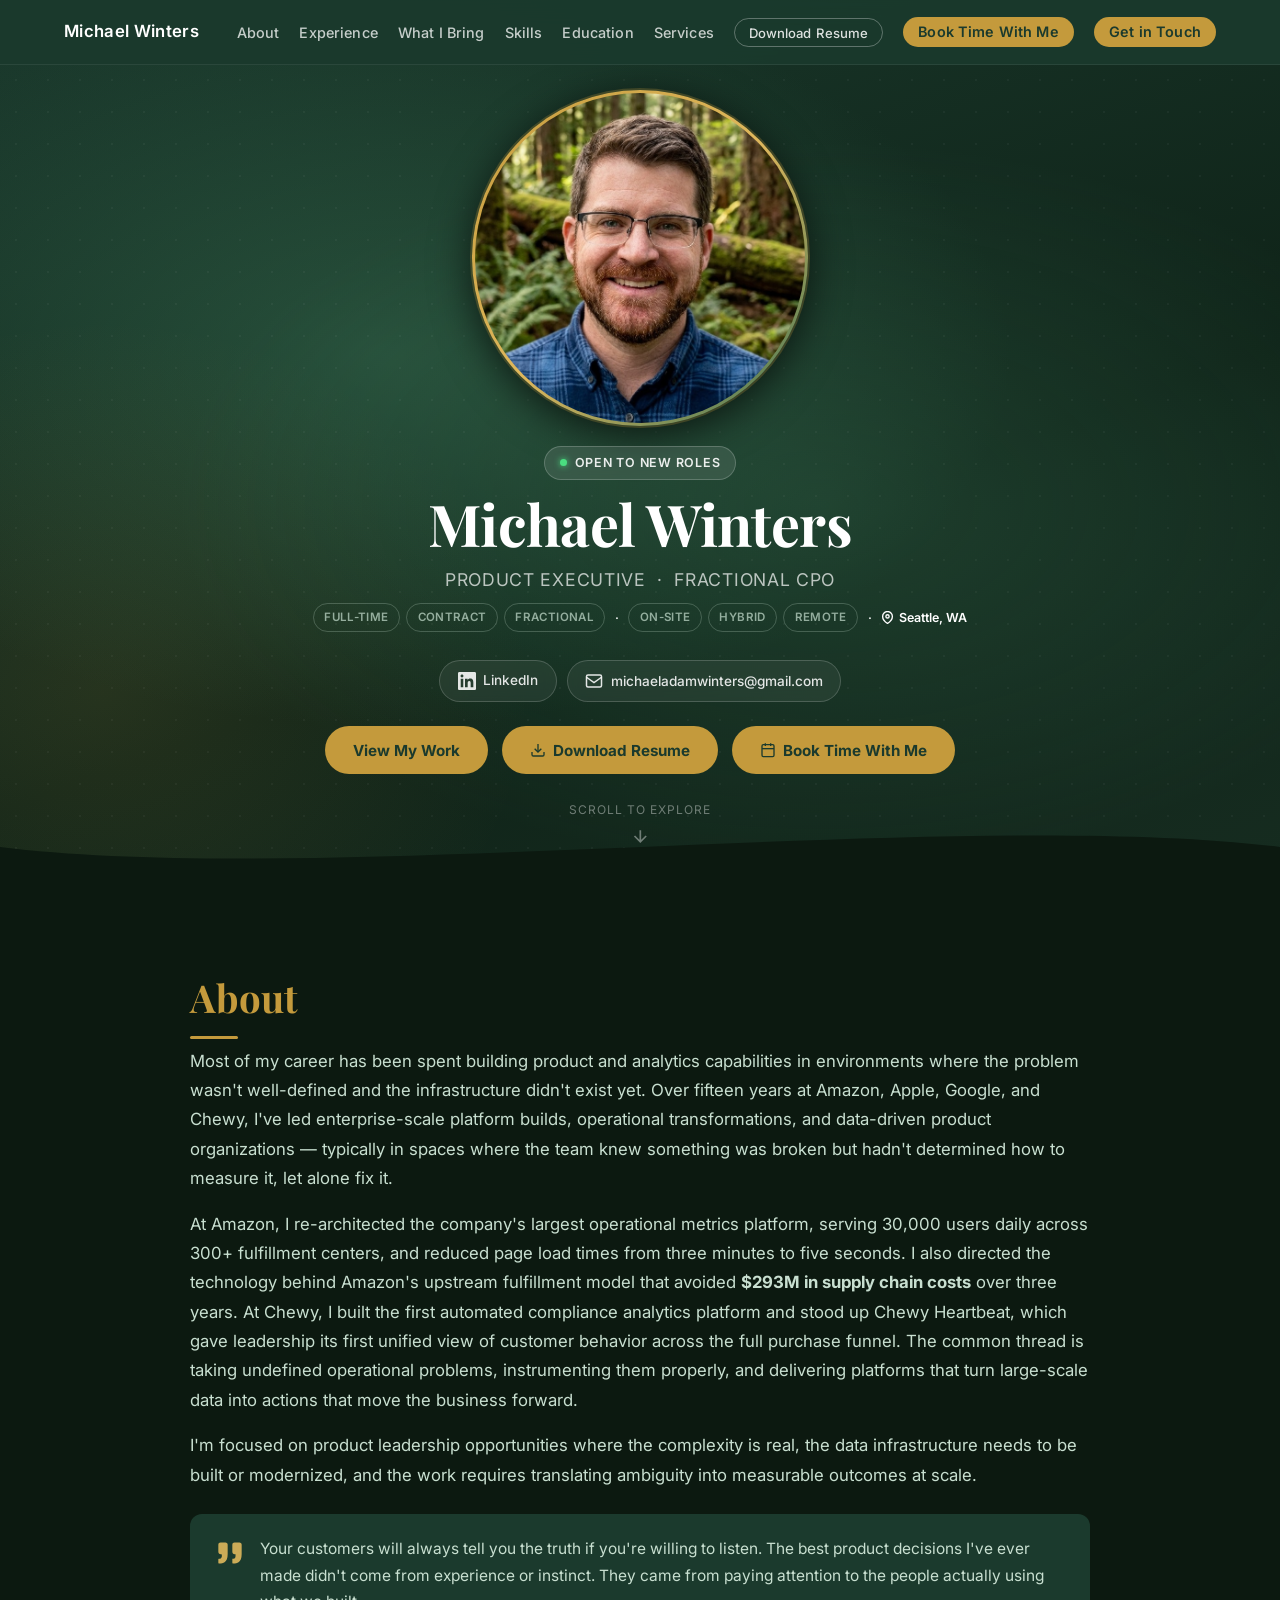
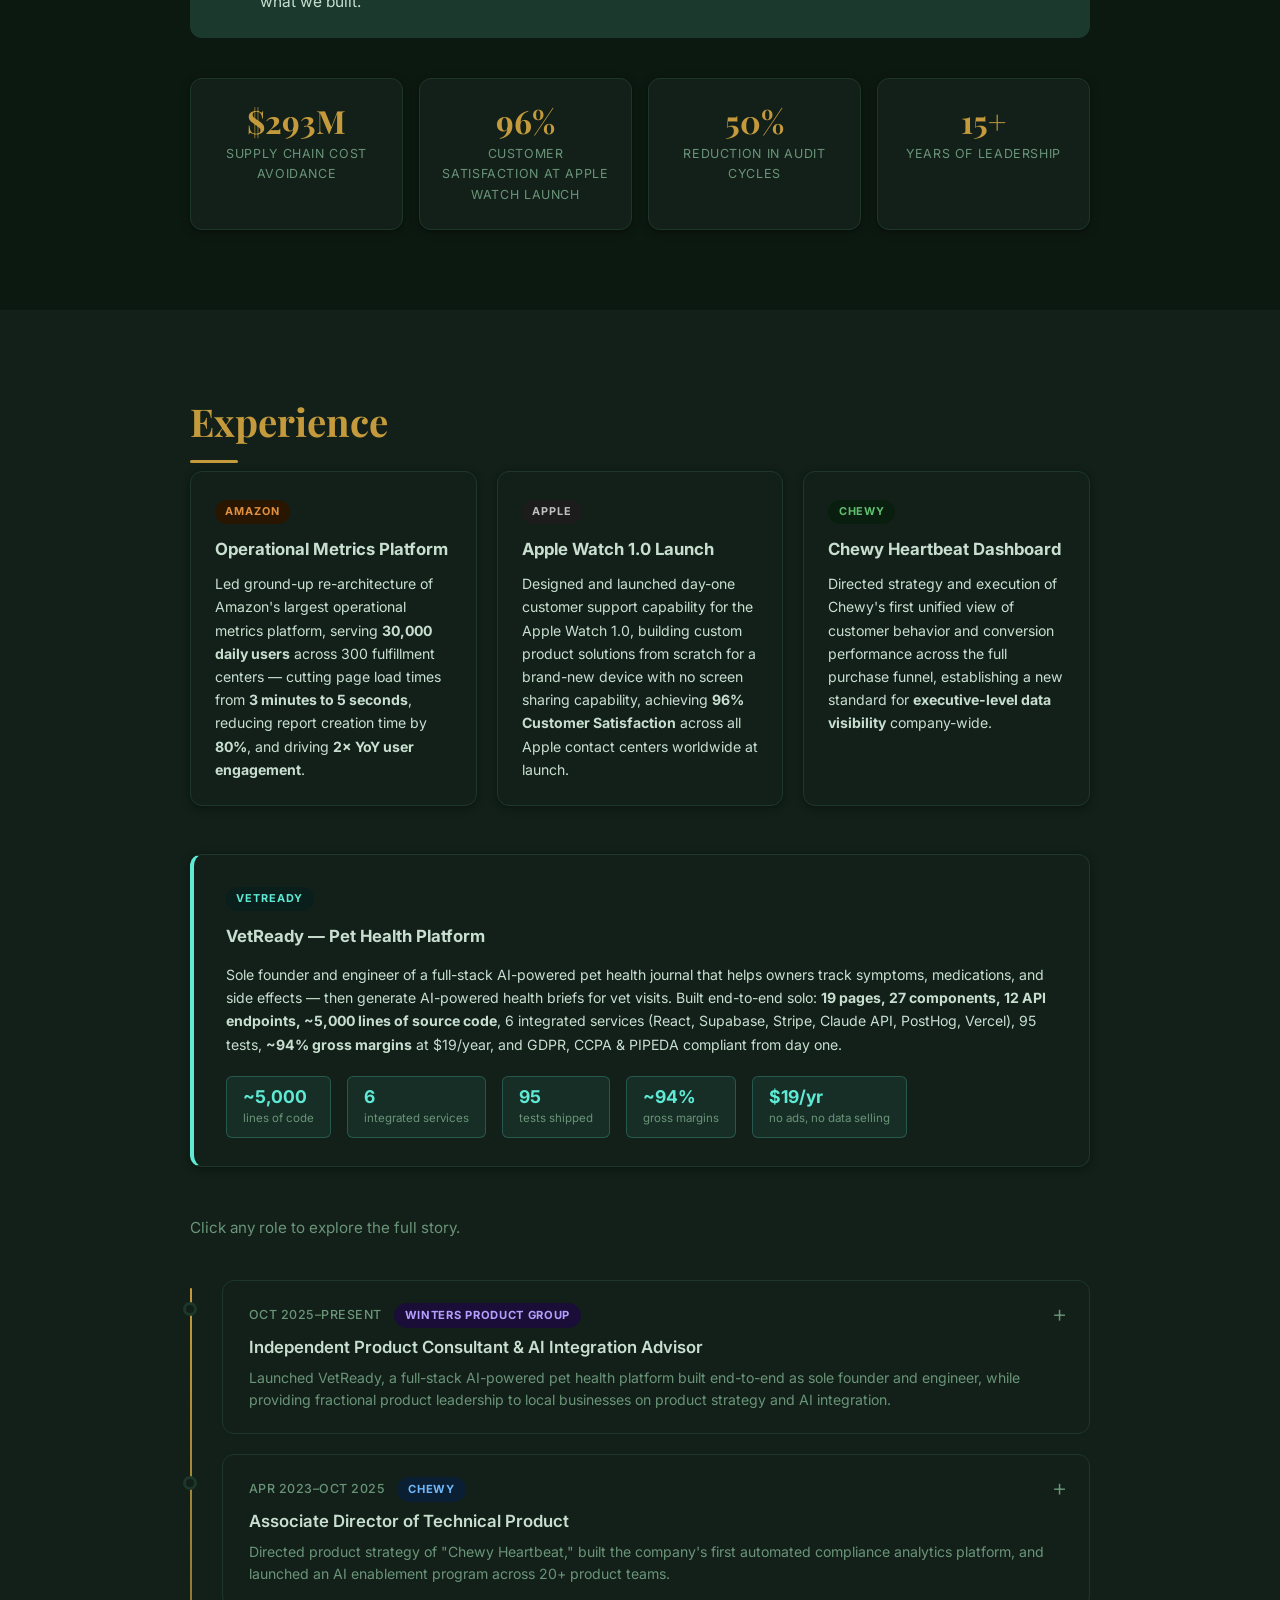
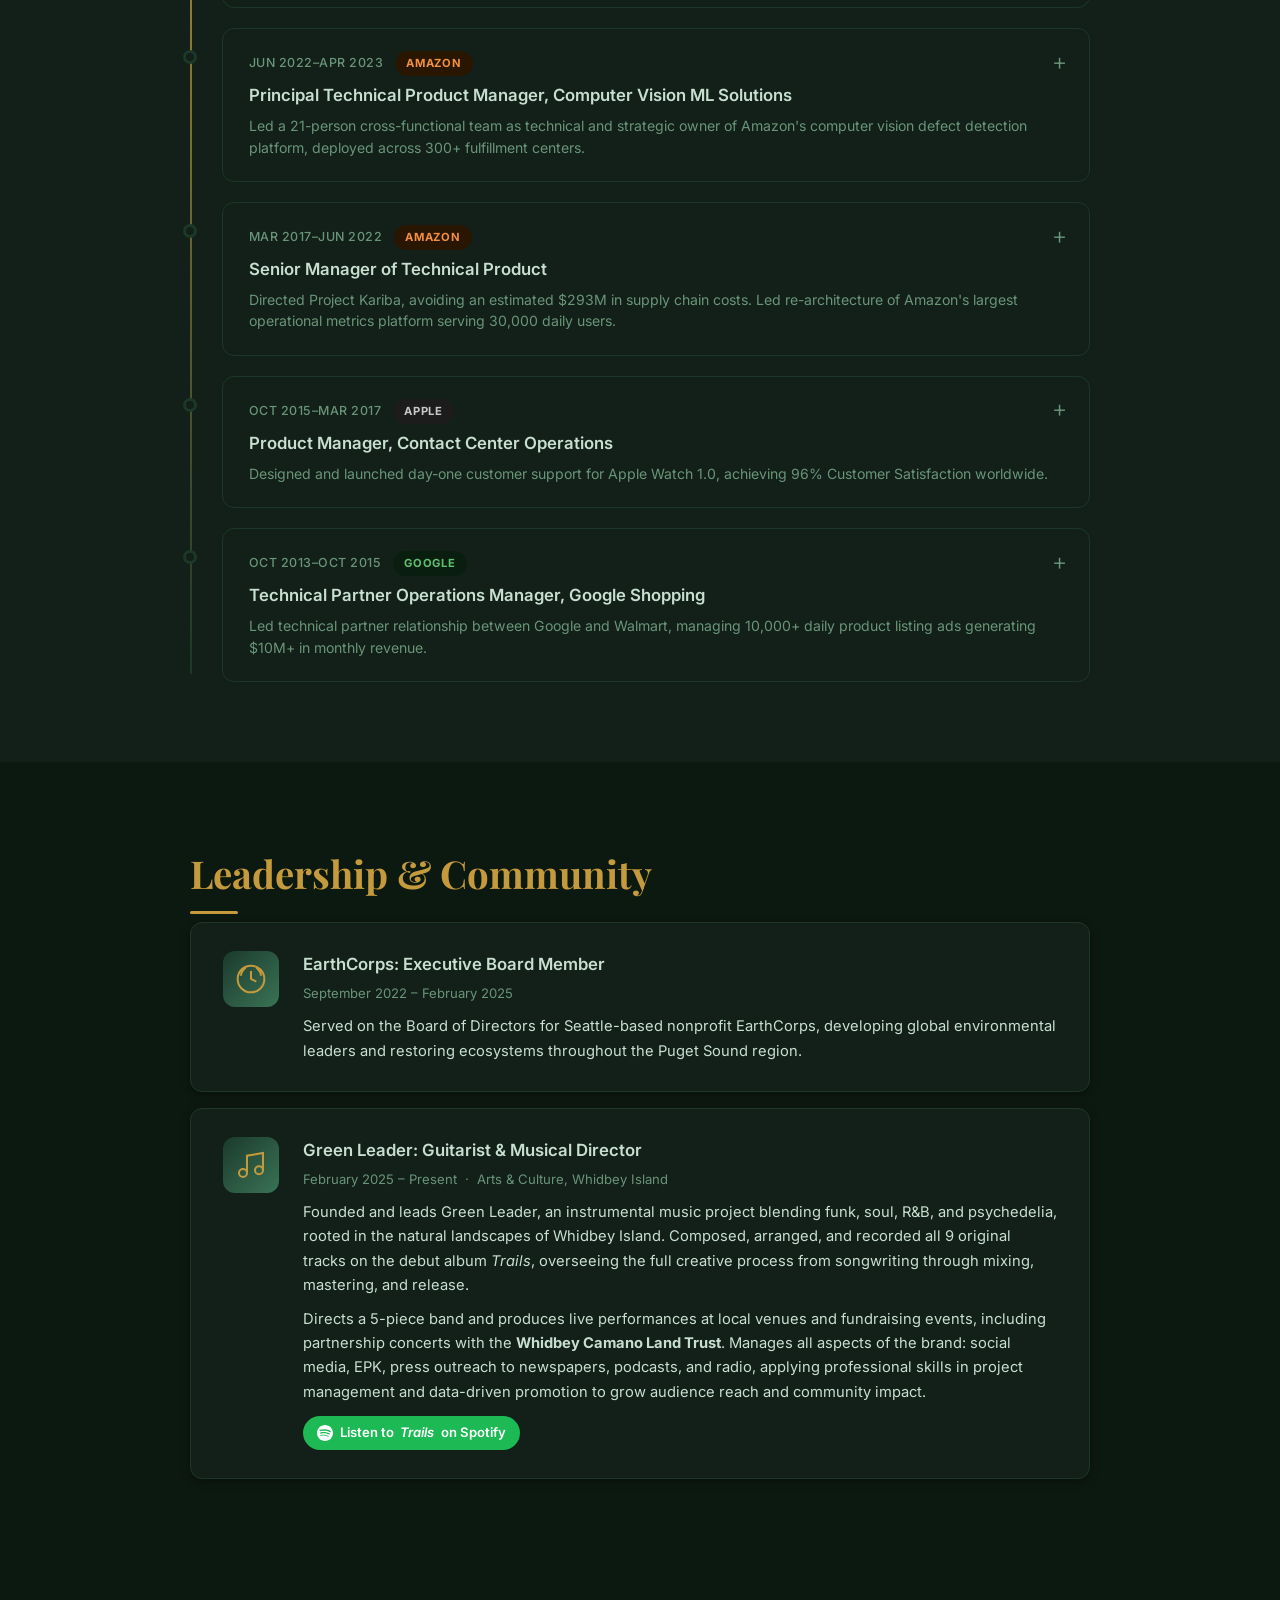
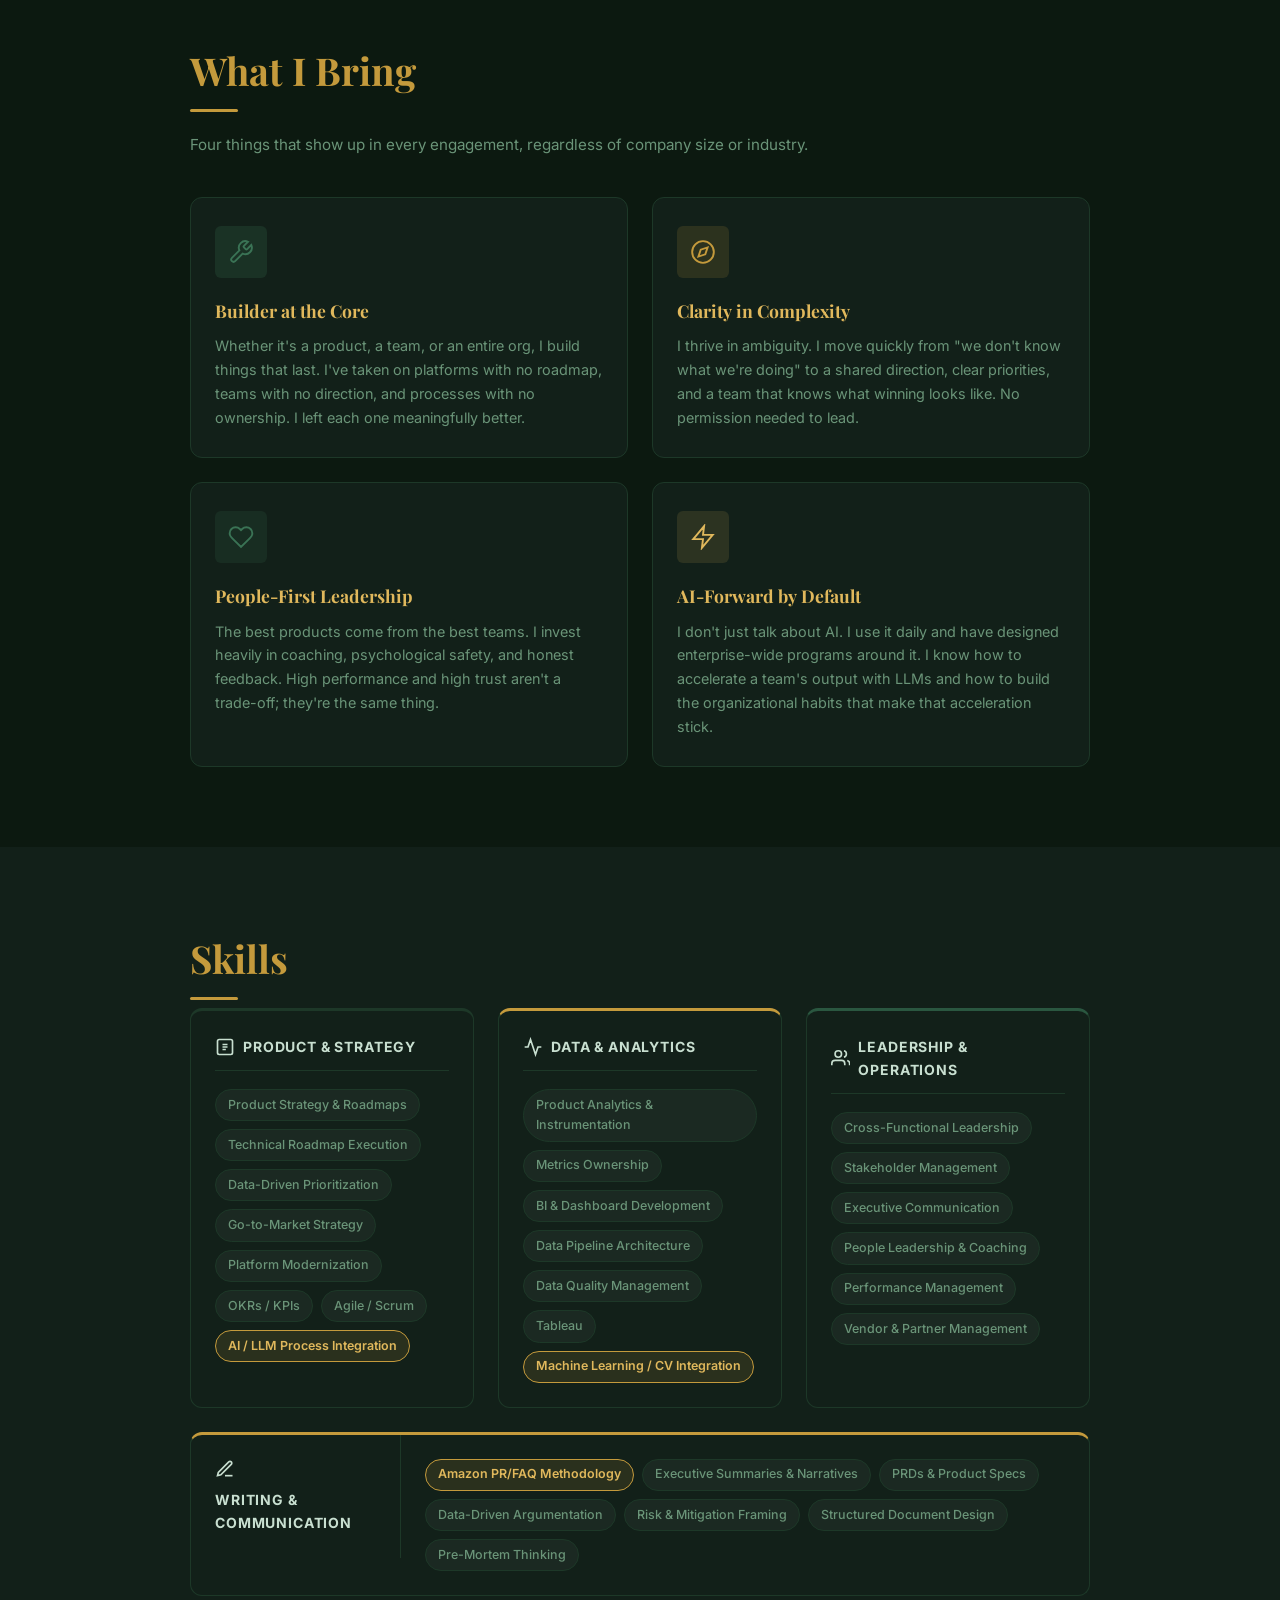
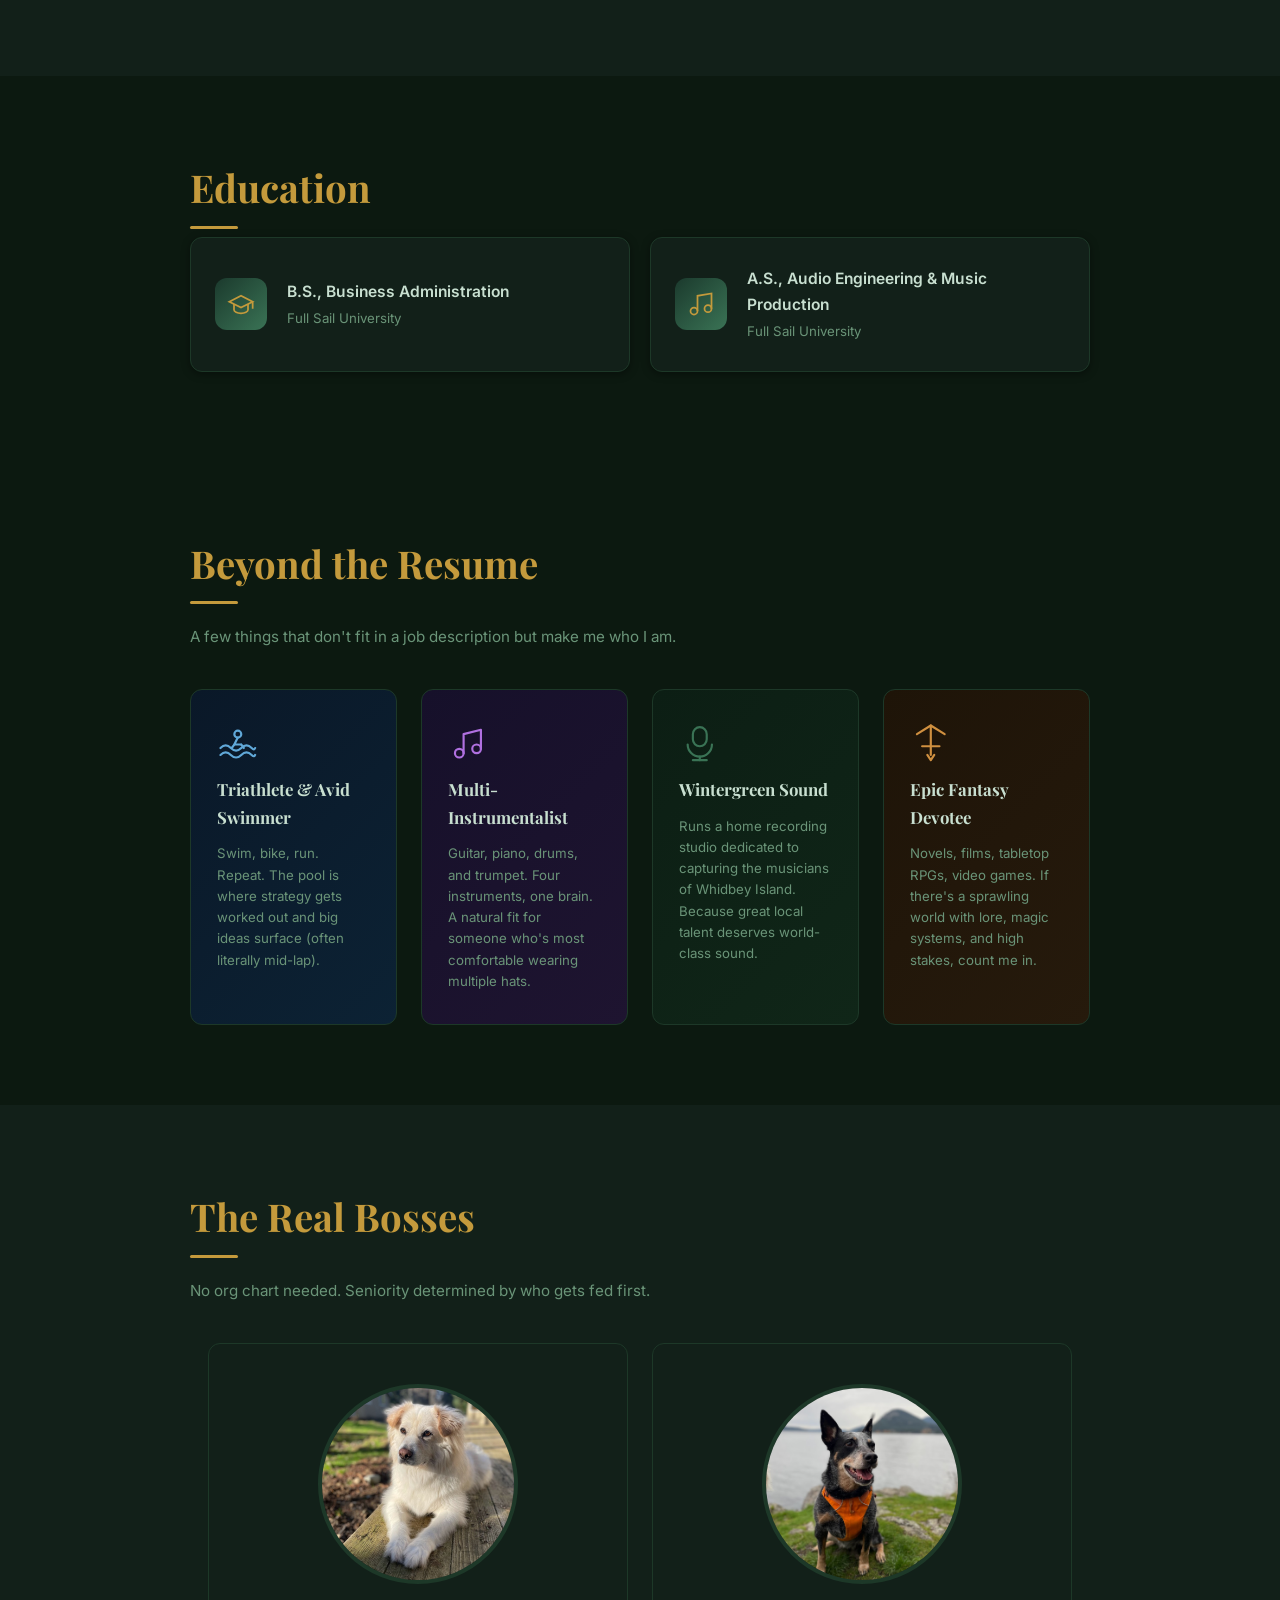
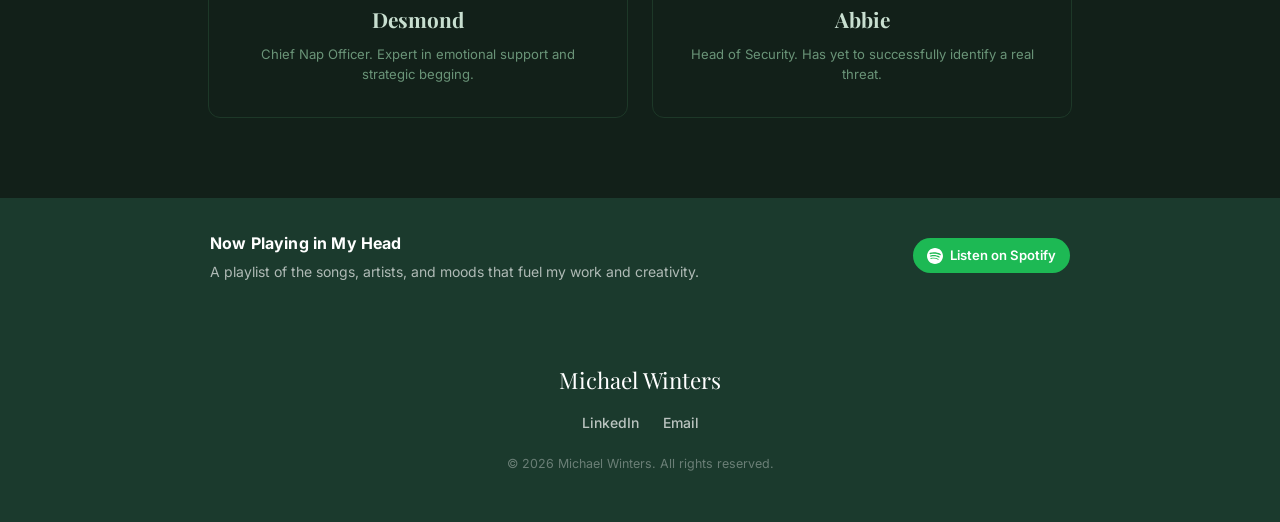
==== commit 62f1f83c: "Fix VetReady featured card dark mode rendering - Add .spotlight-featured to dark cards block so it g" ====
--- a/index.html
+++ b/index.html
@@ -183,7 +183,6 @@
           <div class="spotlight-featured-header">
             <span class="spotlight-co vetready">VetReady</span>
             <h3 class="spotlight-title">VetReady — Pet Health Platform</h3>
-            <a href="https://vetreadyhealth.com" target="_blank" rel="noopener" class="spotlight-link">vetreadyhealth.com ↗</a>
           </div>
           <p class="spotlight-desc">Sole founder and engineer of a full-stack AI-powered pet health journal that helps owners track symptoms, medications, and side effects — then generate AI-powered health briefs for vet visits. Built end-to-end solo: <strong>19 pages, 27 components, 12 API endpoints, ~5,000 lines of source code</strong>, 6 integrated services (React, Supabase, Stripe, Claude API, PostHog, Vercel), 95 tests, <strong>~94% gross margins</strong> at $19/year, and GDPR, CCPA &amp; PIPEDA compliant from day one.</p>
           <div class="spotlight-featured-stats">
--- a/style.css
+++ b/style.css
@@ -606,14 +606,8 @@
   margin-bottom: 3rem;
 }
 .spotlight-featured-header {
-  display: flex;
-  align-items: center;
-  gap: 1rem;
-  flex-wrap: wrap;
   margin-bottom: .75rem;
 }
-.spotlight-featured-header .spotlight-title { margin-bottom: 0; }
-.spotlight-featured-header .spotlight-link  { margin-top: 0; margin-left: auto; }
 .spotlight-featured-stats {
   display: flex;
   flex-wrap: wrap;
@@ -1347,6 +1341,7 @@
 /* Cards & panels */
 .stat-card,
 .spotlight-card,
+.spotlight-featured,
 .timeline-header,
 .community-card,
 .wib-card,
@@ -1434,9 +1429,11 @@
 .spotlight-co.apple    { background: #1c1c1c; color: #c0c0c0; }
 .spotlight-co.chewy    { background: #0a1e10; color: #60c070; }
 .spotlight-co.vetready { background: #0a1e1c; color: #5eead4; }
-.spotlight-featured     { border-left-color: #5eead4; }
-.sfs-stat               { background: #0a1e1c; border-color: #134e4a; }
-.sfs-num                { color: #5eead4; }
+.spotlight-featured { border-left-color: #5eead4; }
+.sfs-stat           { background: rgba(94,234,212,.07); border-color: rgba(94,234,212,.22); }
+.sfs-num            { color: #5eead4; }
+.spotlight-link     { color: #5eead4; }
+.spotlight-link:hover { color: #99f6e4; }
 
 /* Fun fact cards */
 .fun-fact--swim    { background: linear-gradient(135deg, #0a1828 0%, #0c2234 100%); }
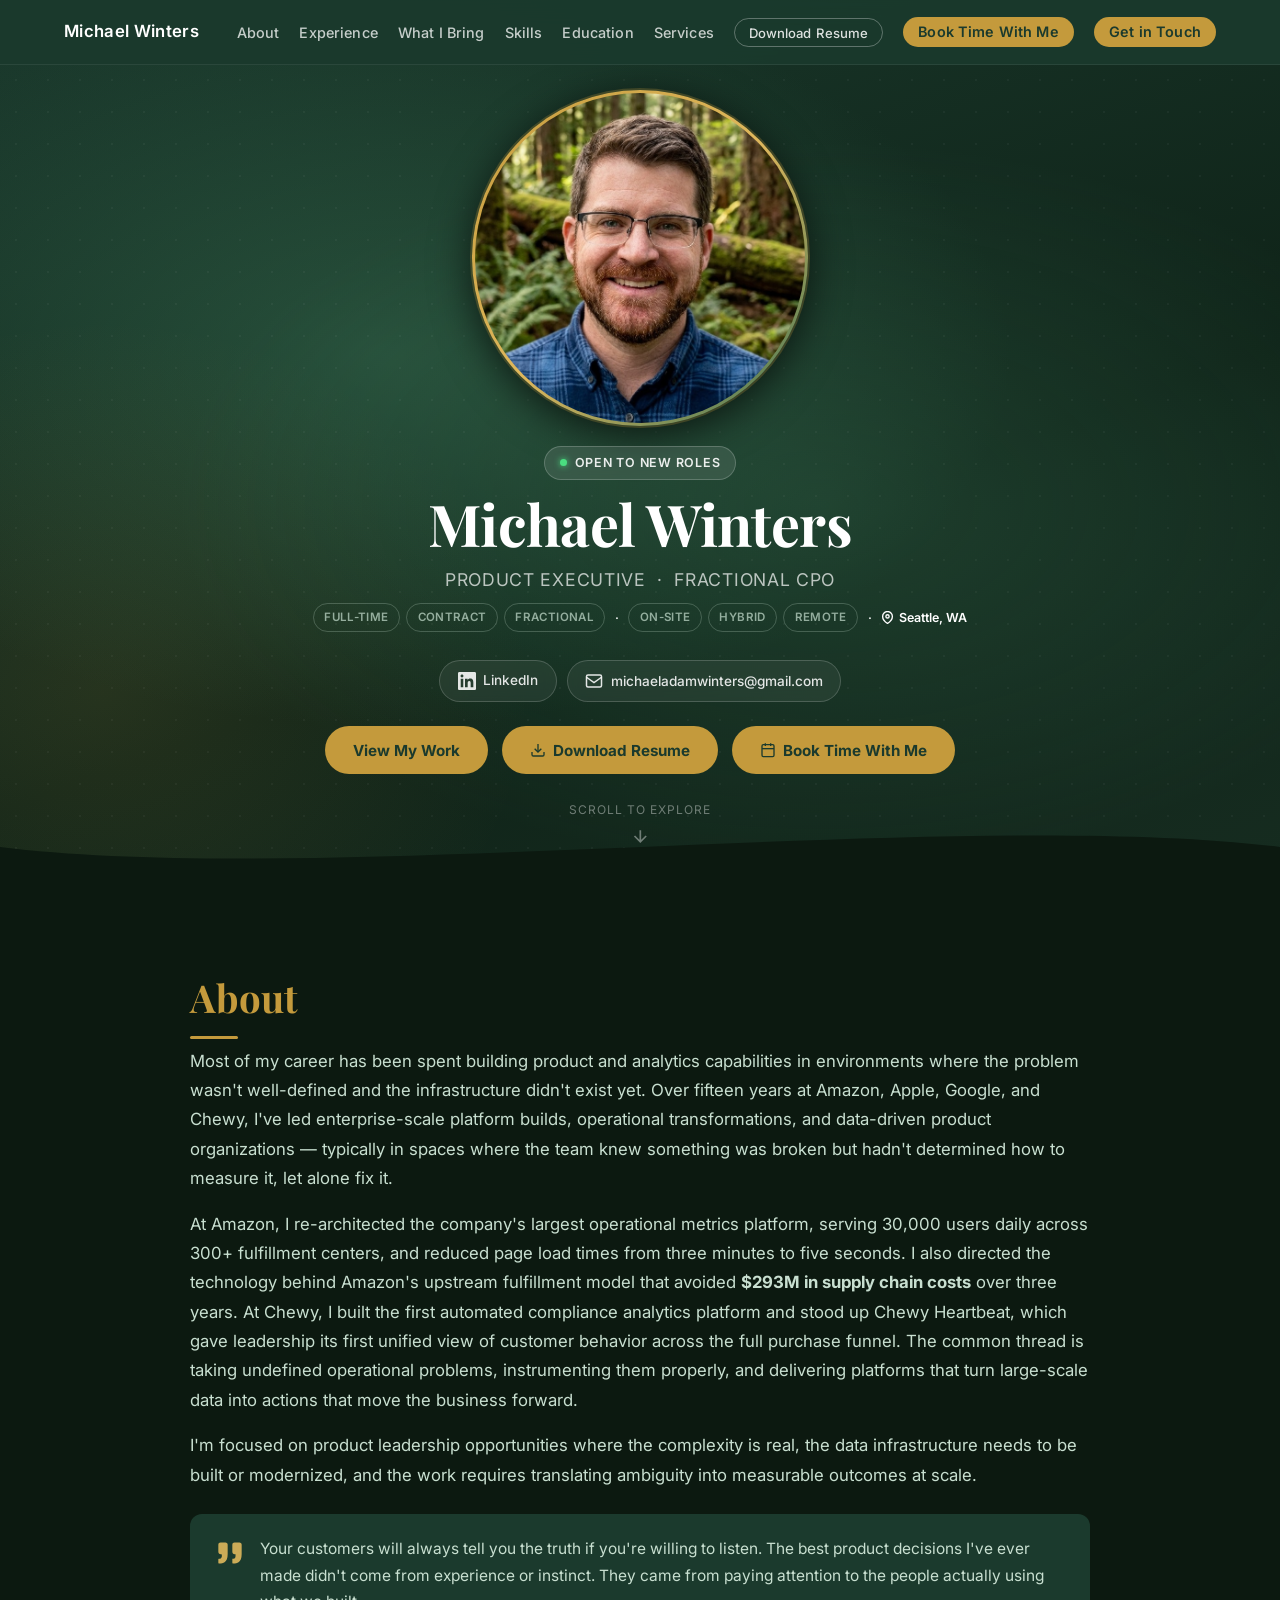
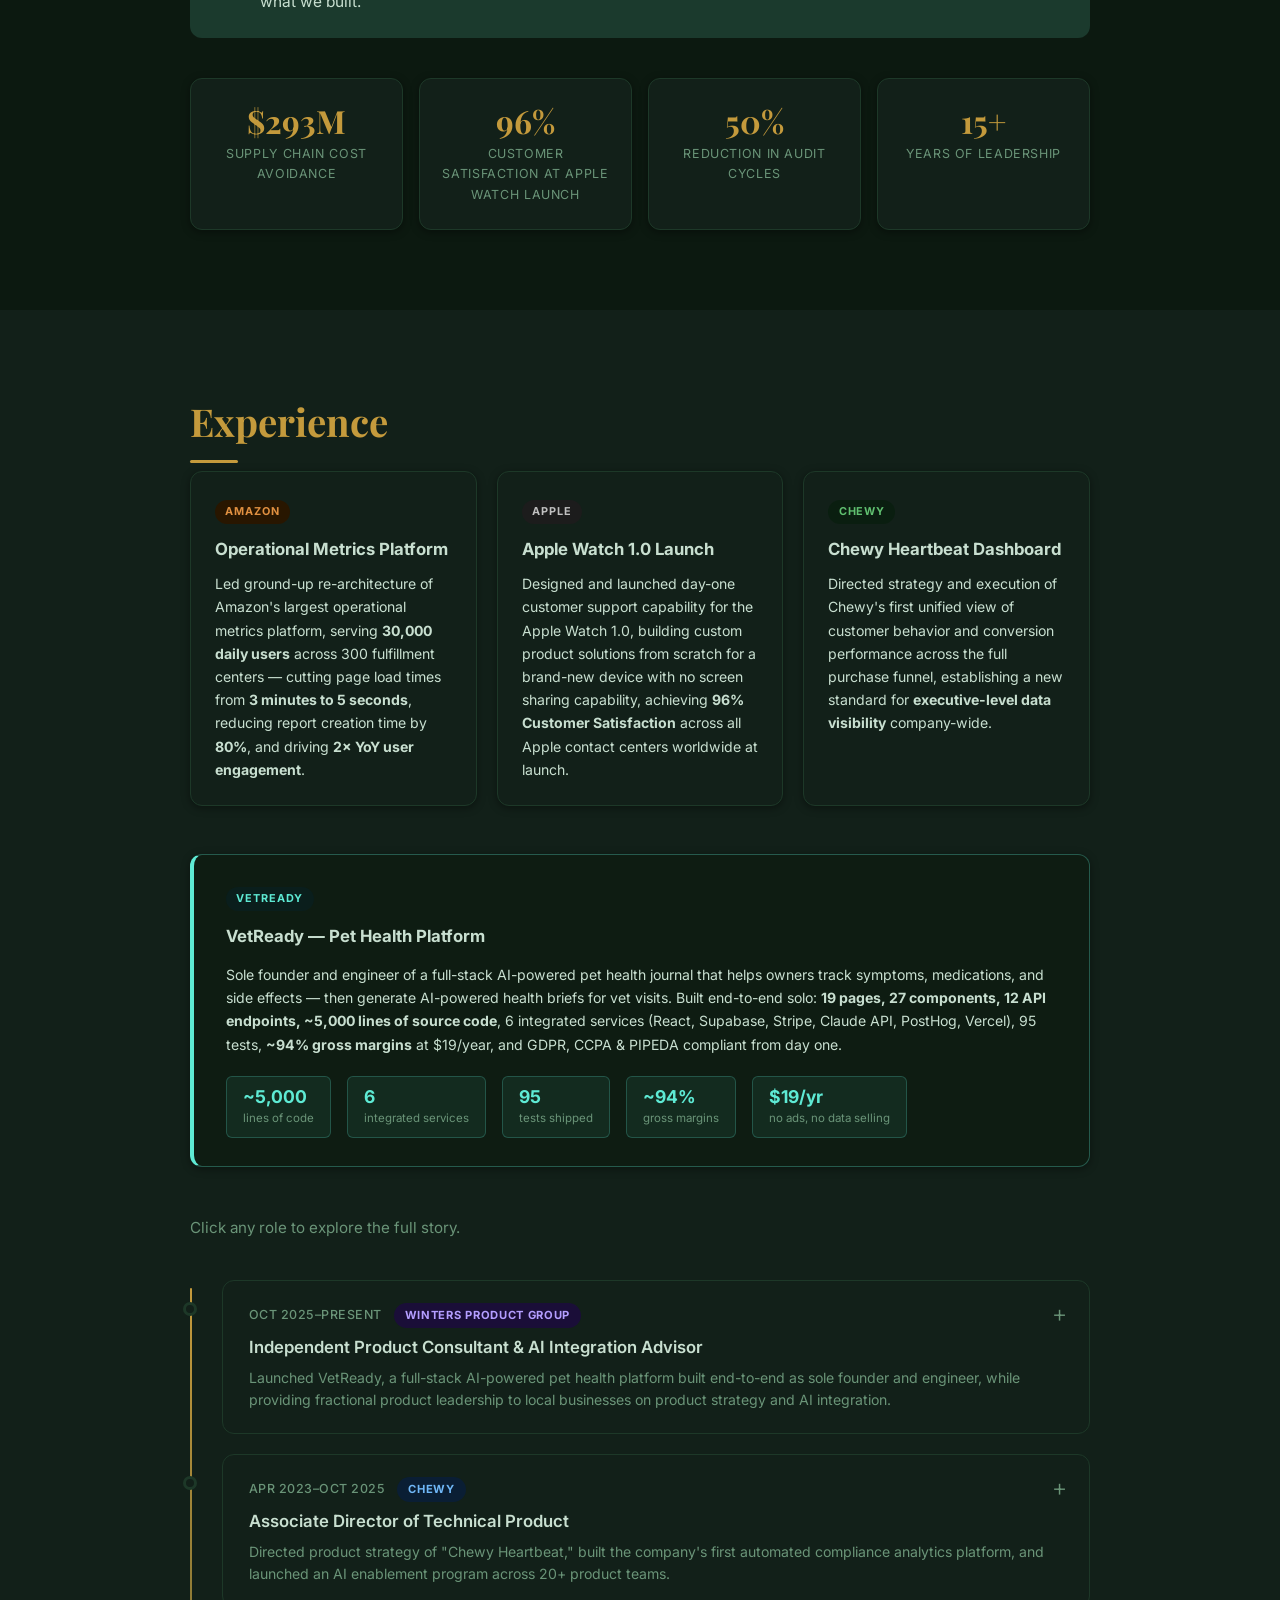
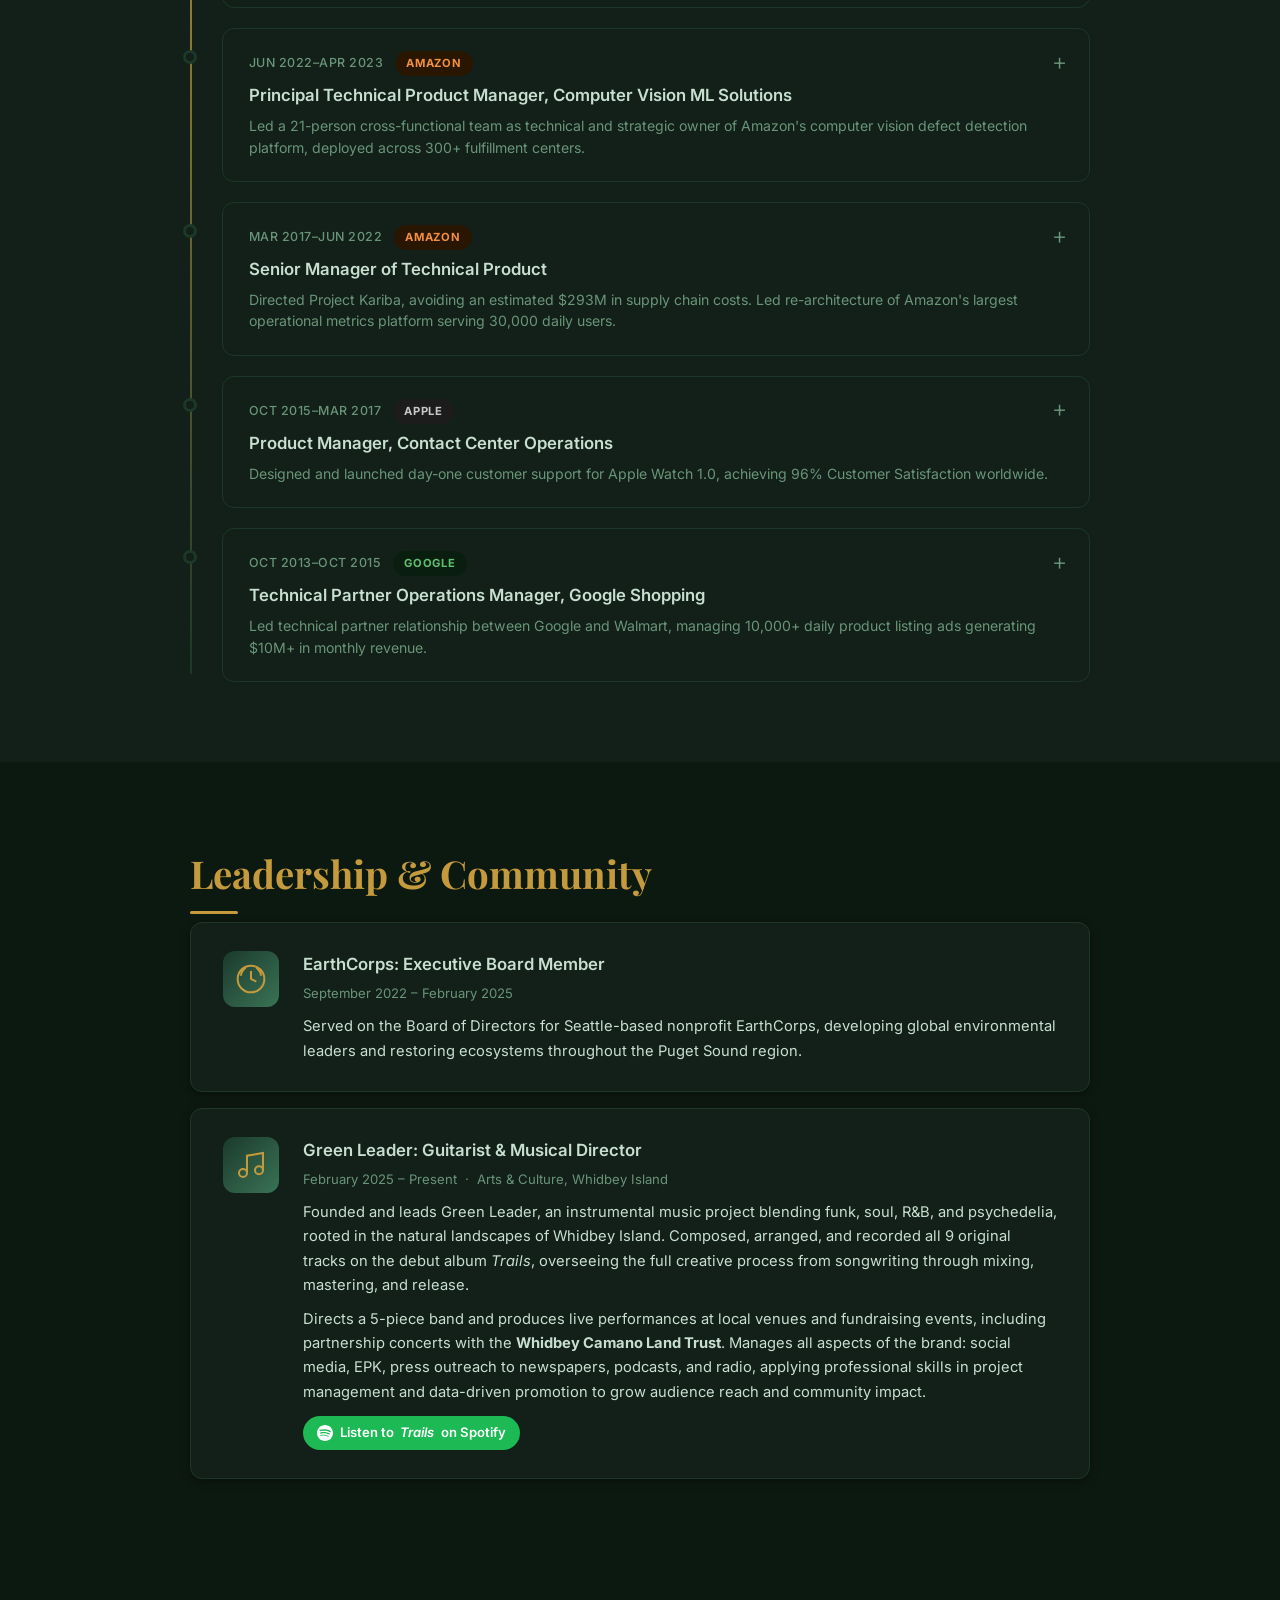
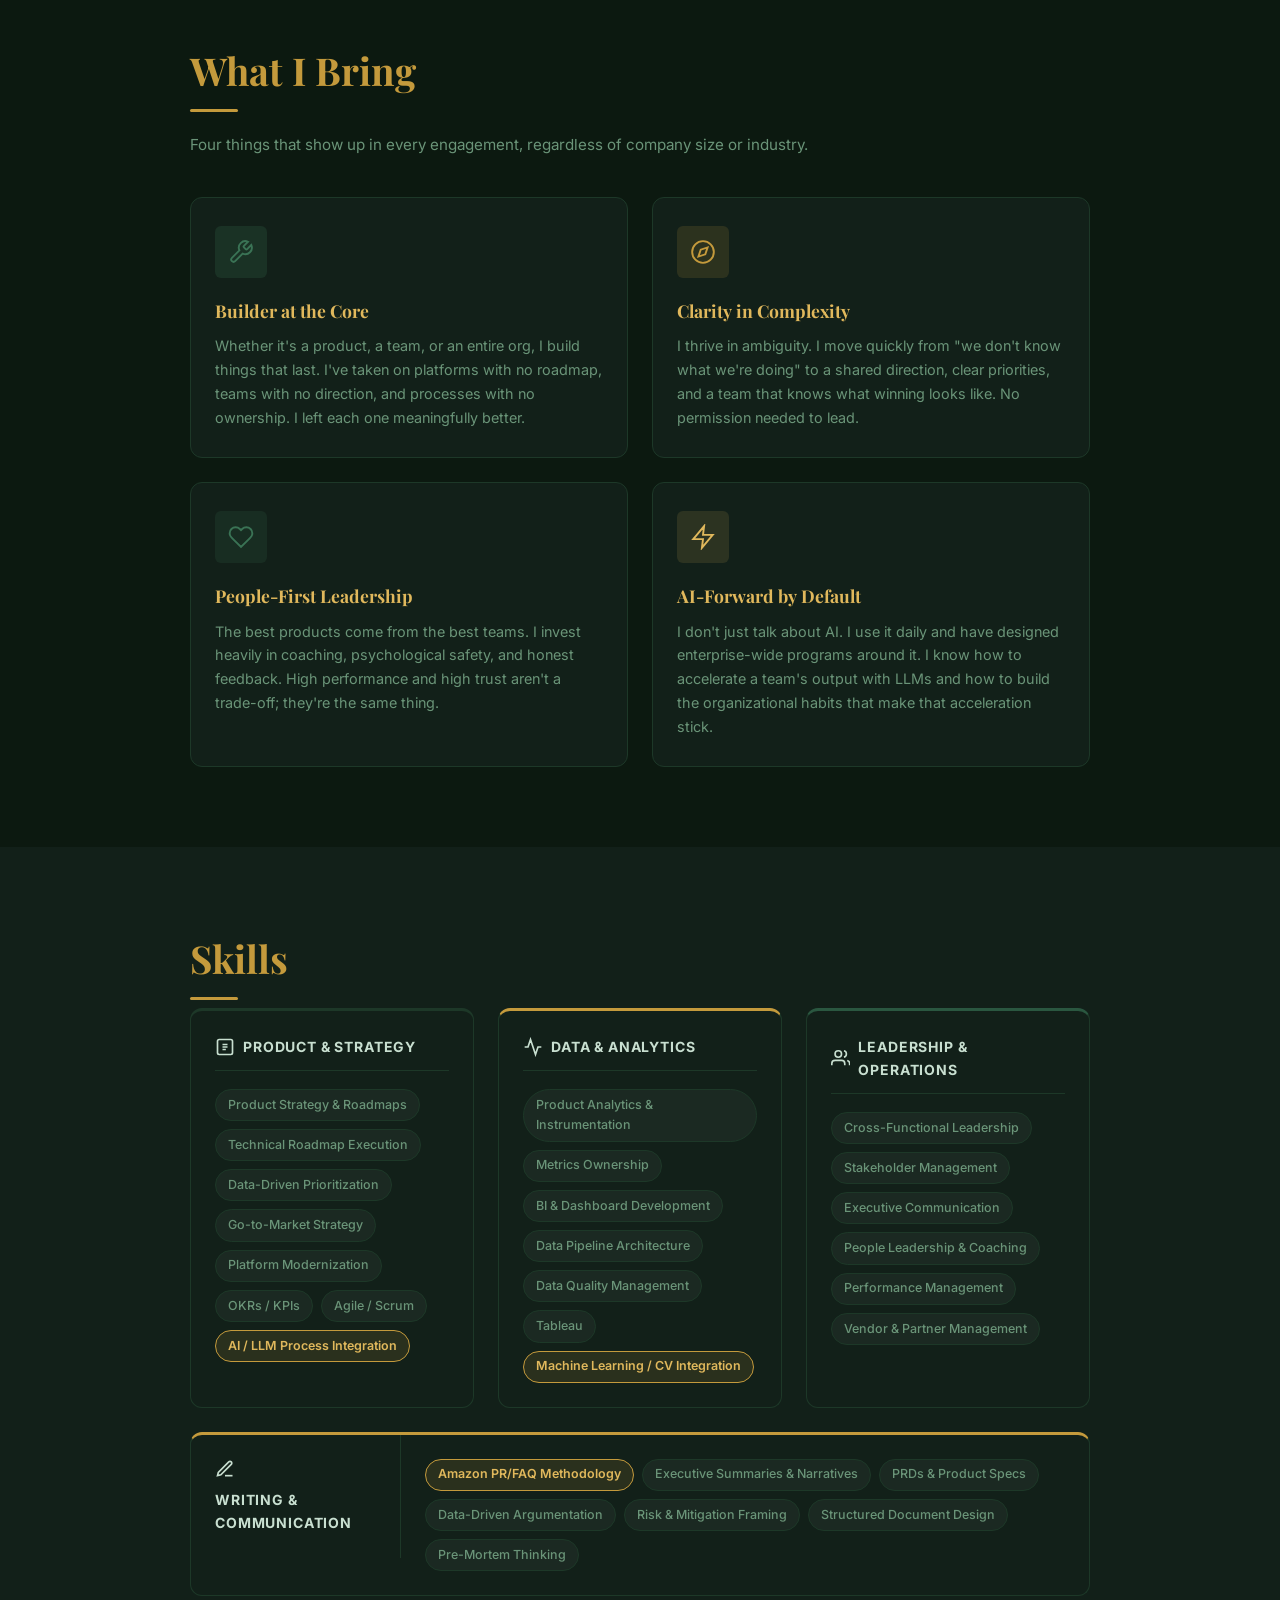
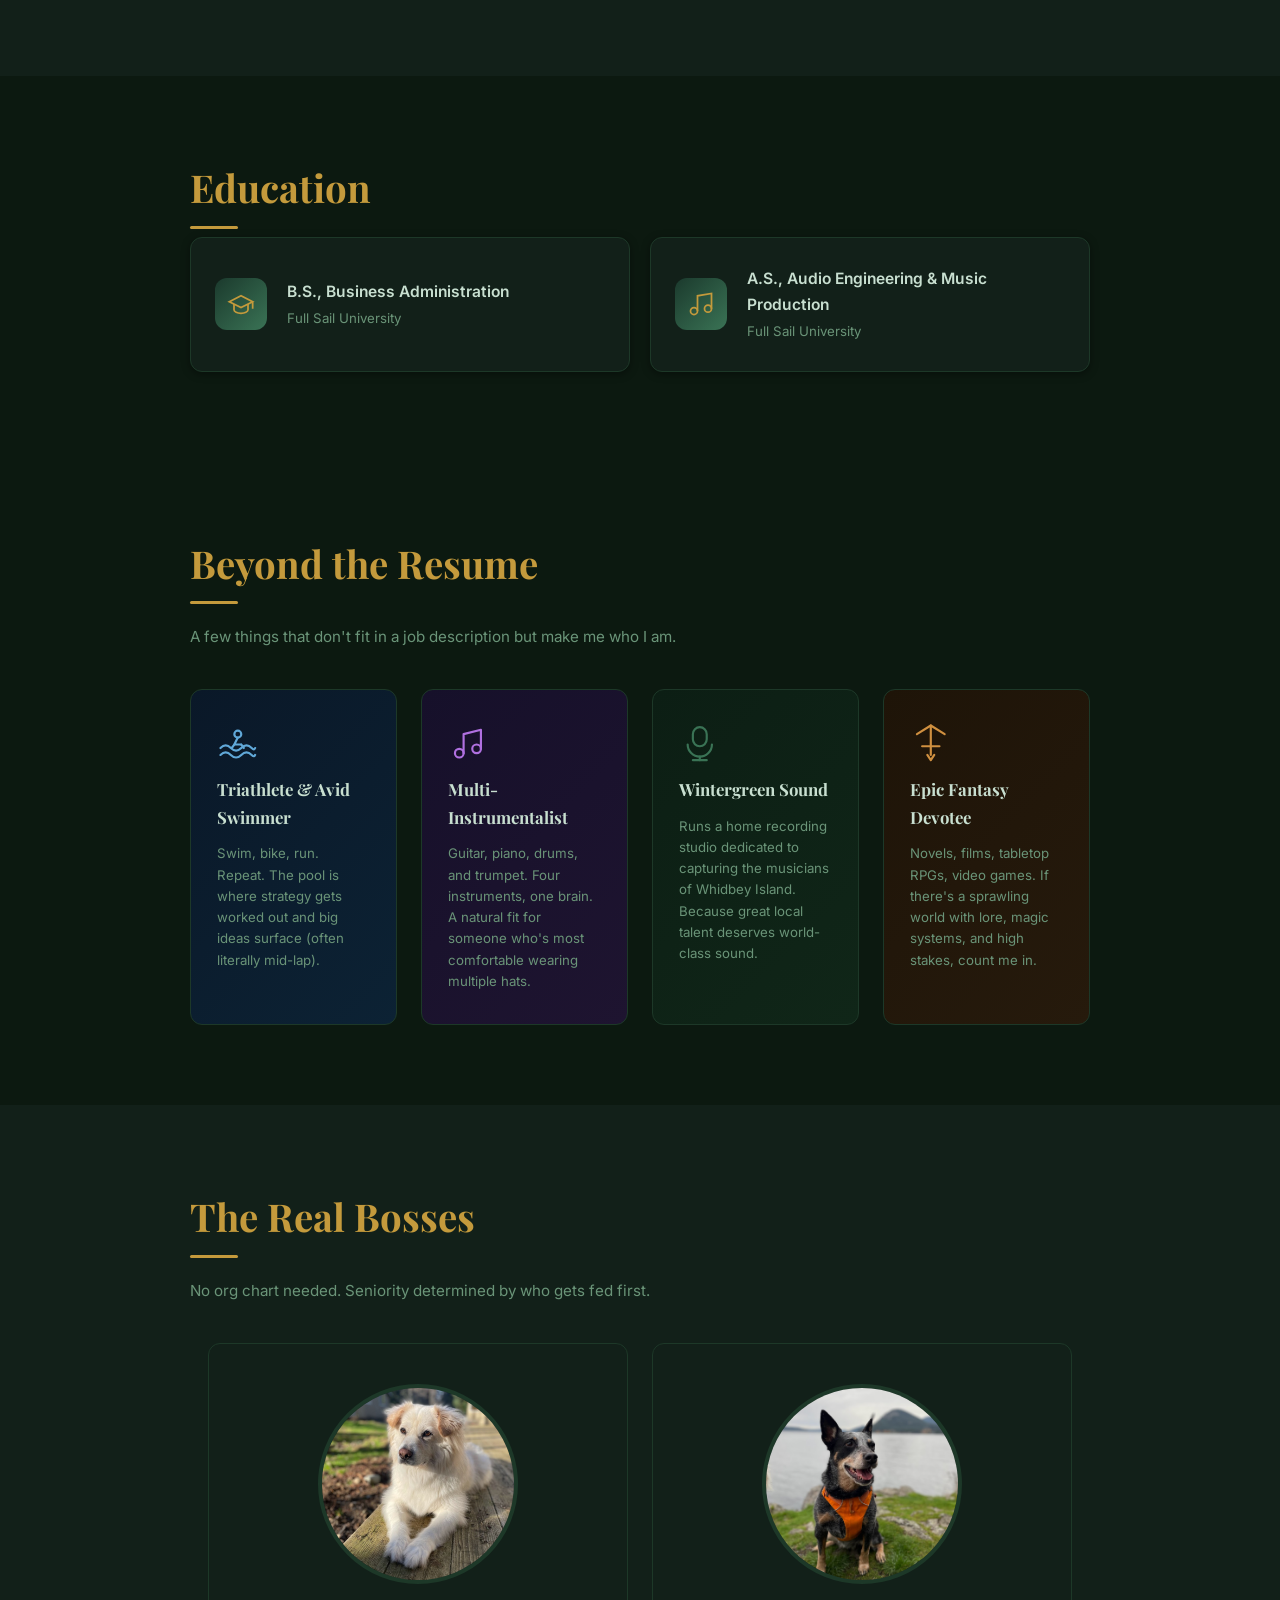
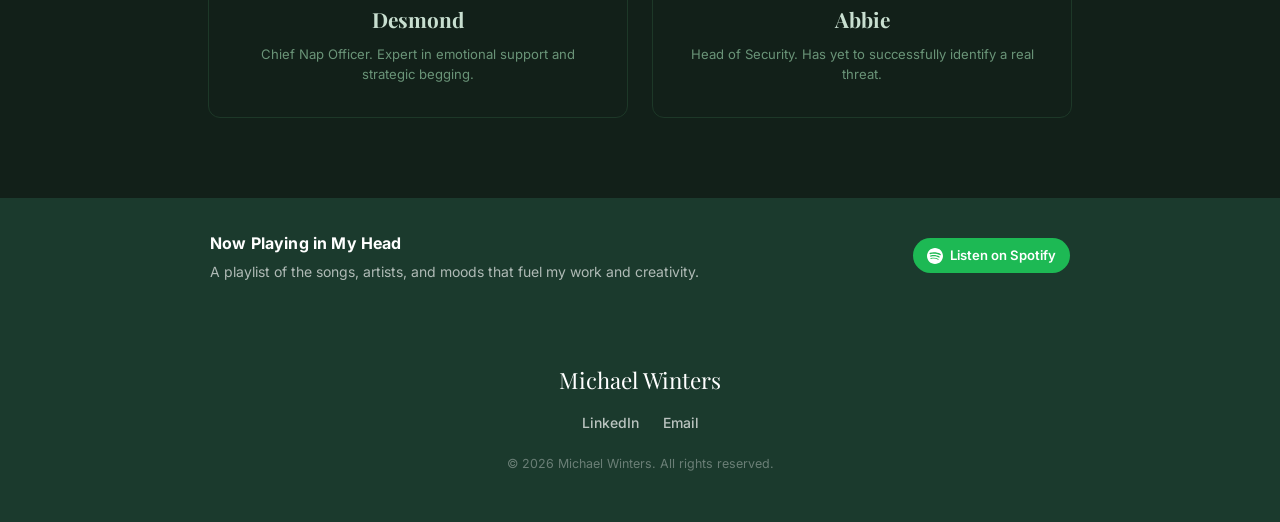
==== commit efabab40: "Make VetReady spotlight title link to vetreadyhealth.com https://claude.ai/code/session_01WEgWzTVzvh" ====
--- a/index.html
+++ b/index.html
@@ -182,7 +182,7 @@
         <div class="spotlight-featured">
           <div class="spotlight-featured-header">
             <span class="spotlight-co vetready">VetReady</span>
-            <h3 class="spotlight-title">VetReady — Pet Health Platform</h3>
+            <h3 class="spotlight-title"><a href="https://vetreadyhealth.com" target="_blank" rel="noopener">VetReady — Pet Health Platform</a></h3>
           </div>
           <p class="spotlight-desc">Sole founder and engineer of a full-stack AI-powered pet health journal that helps owners track symptoms, medications, and side effects — then generate AI-powered health briefs for vet visits. Built end-to-end solo: <strong>19 pages, 27 components, 12 API endpoints, ~5,000 lines of source code</strong>, 6 integrated services (React, Supabase, Stripe, Claude API, PostHog, Vercel), 95 tests, <strong>~94% gross margins</strong> at $19/year, and GDPR, CCPA &amp; PIPEDA compliant from day one.</p>
           <div class="spotlight-featured-stats">
--- a/style.css
+++ b/style.css
@@ -607,6 +607,13 @@
 }
 .spotlight-featured-header {
   margin-bottom: .75rem;
+}
+.spotlight-featured-header .spotlight-title a {
+  color: inherit;
+  text-decoration: none;
+}
+.spotlight-featured-header .spotlight-title a:hover {
+  text-decoration: underline;
 }
 .spotlight-featured-stats {
   display: flex;
@@ -1341,7 +1348,6 @@
 /* Cards & panels */
 .stat-card,
 .spotlight-card,
-.spotlight-featured,
 .timeline-header,
 .community-card,
 .wib-card,
@@ -1429,7 +1435,11 @@
 .spotlight-co.apple    { background: #1c1c1c; color: #c0c0c0; }
 .spotlight-co.chewy    { background: #0a1e10; color: #60c070; }
 .spotlight-co.vetready { background: #0a1e1c; color: #5eead4; }
-.spotlight-featured { border-left-color: #5eead4; }
+.spotlight-featured {
+  background: #0e1c12;
+  border-color: rgba(94,234,212,.3);
+  border-left-color: #5eead4;
+}
 .sfs-stat           { background: rgba(94,234,212,.07); border-color: rgba(94,234,212,.22); }
 .sfs-num            { color: #5eead4; }
 .spotlight-link     { color: #5eead4; }
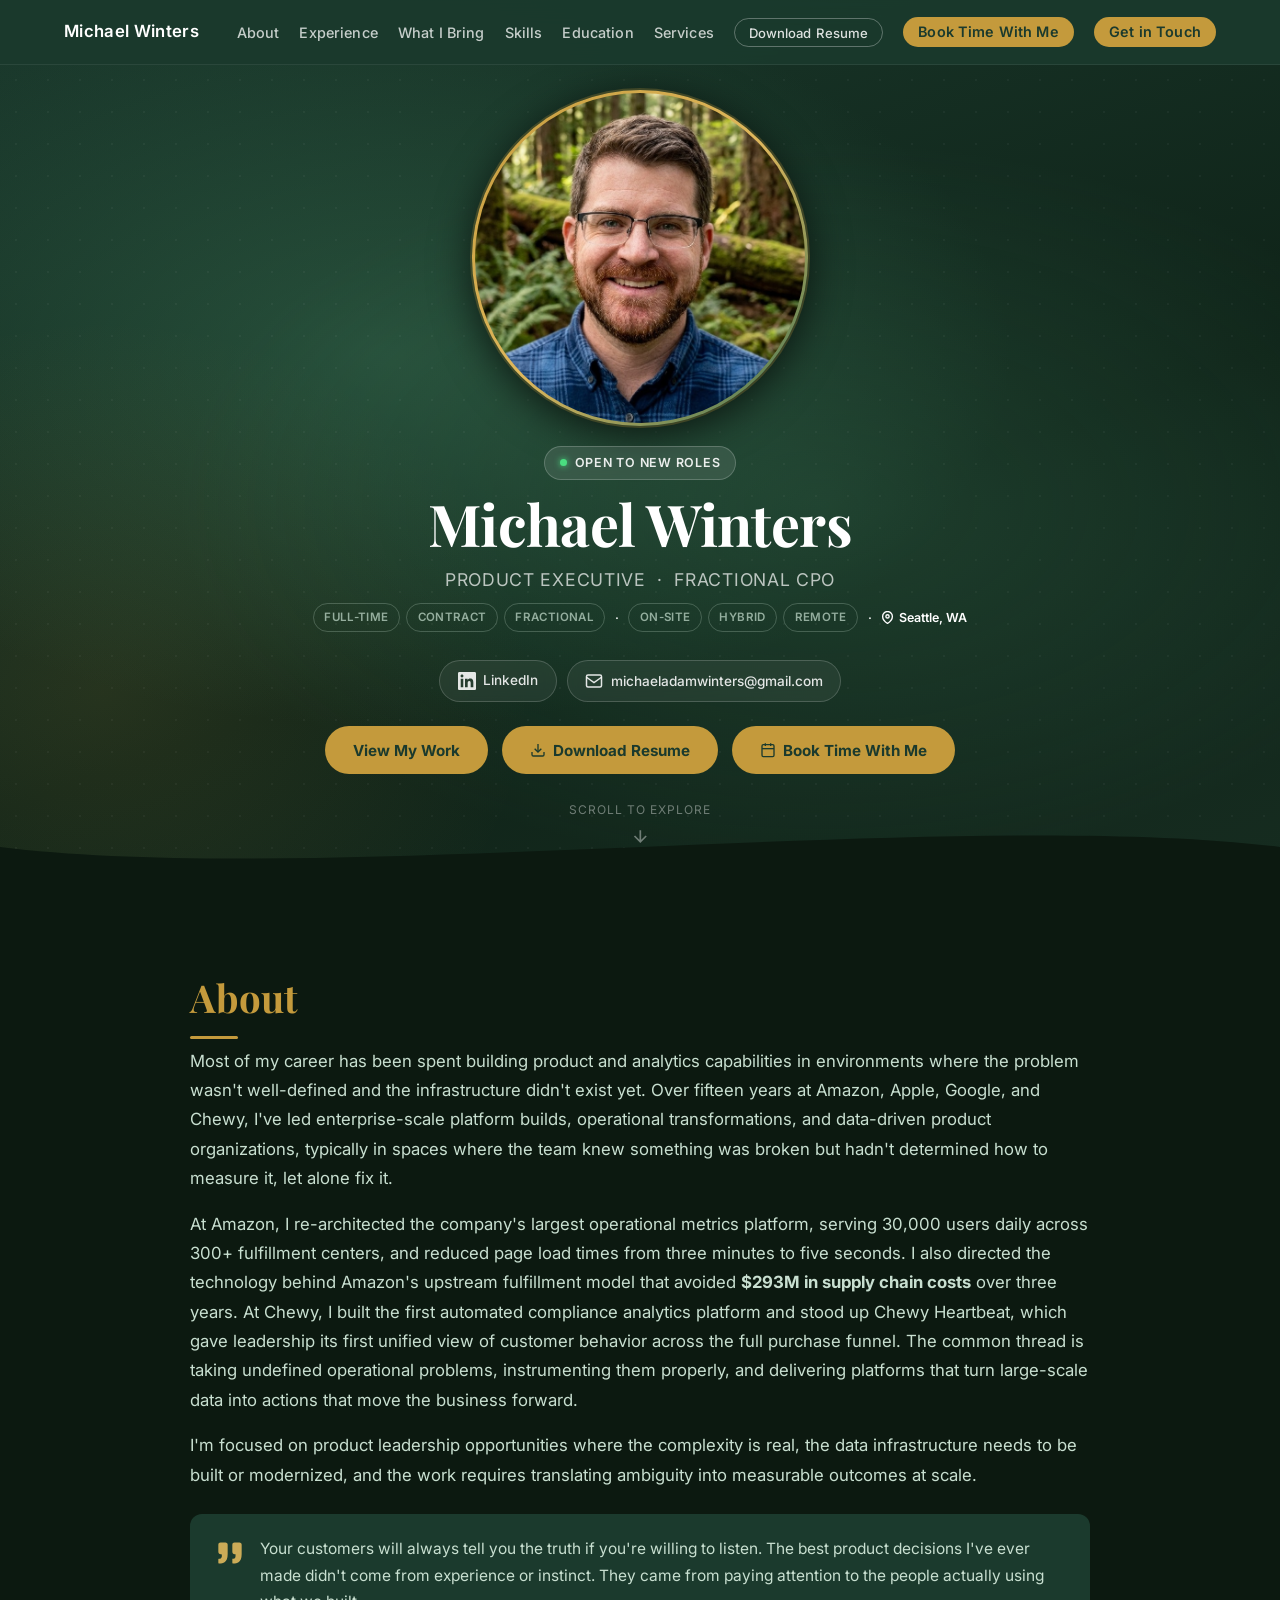
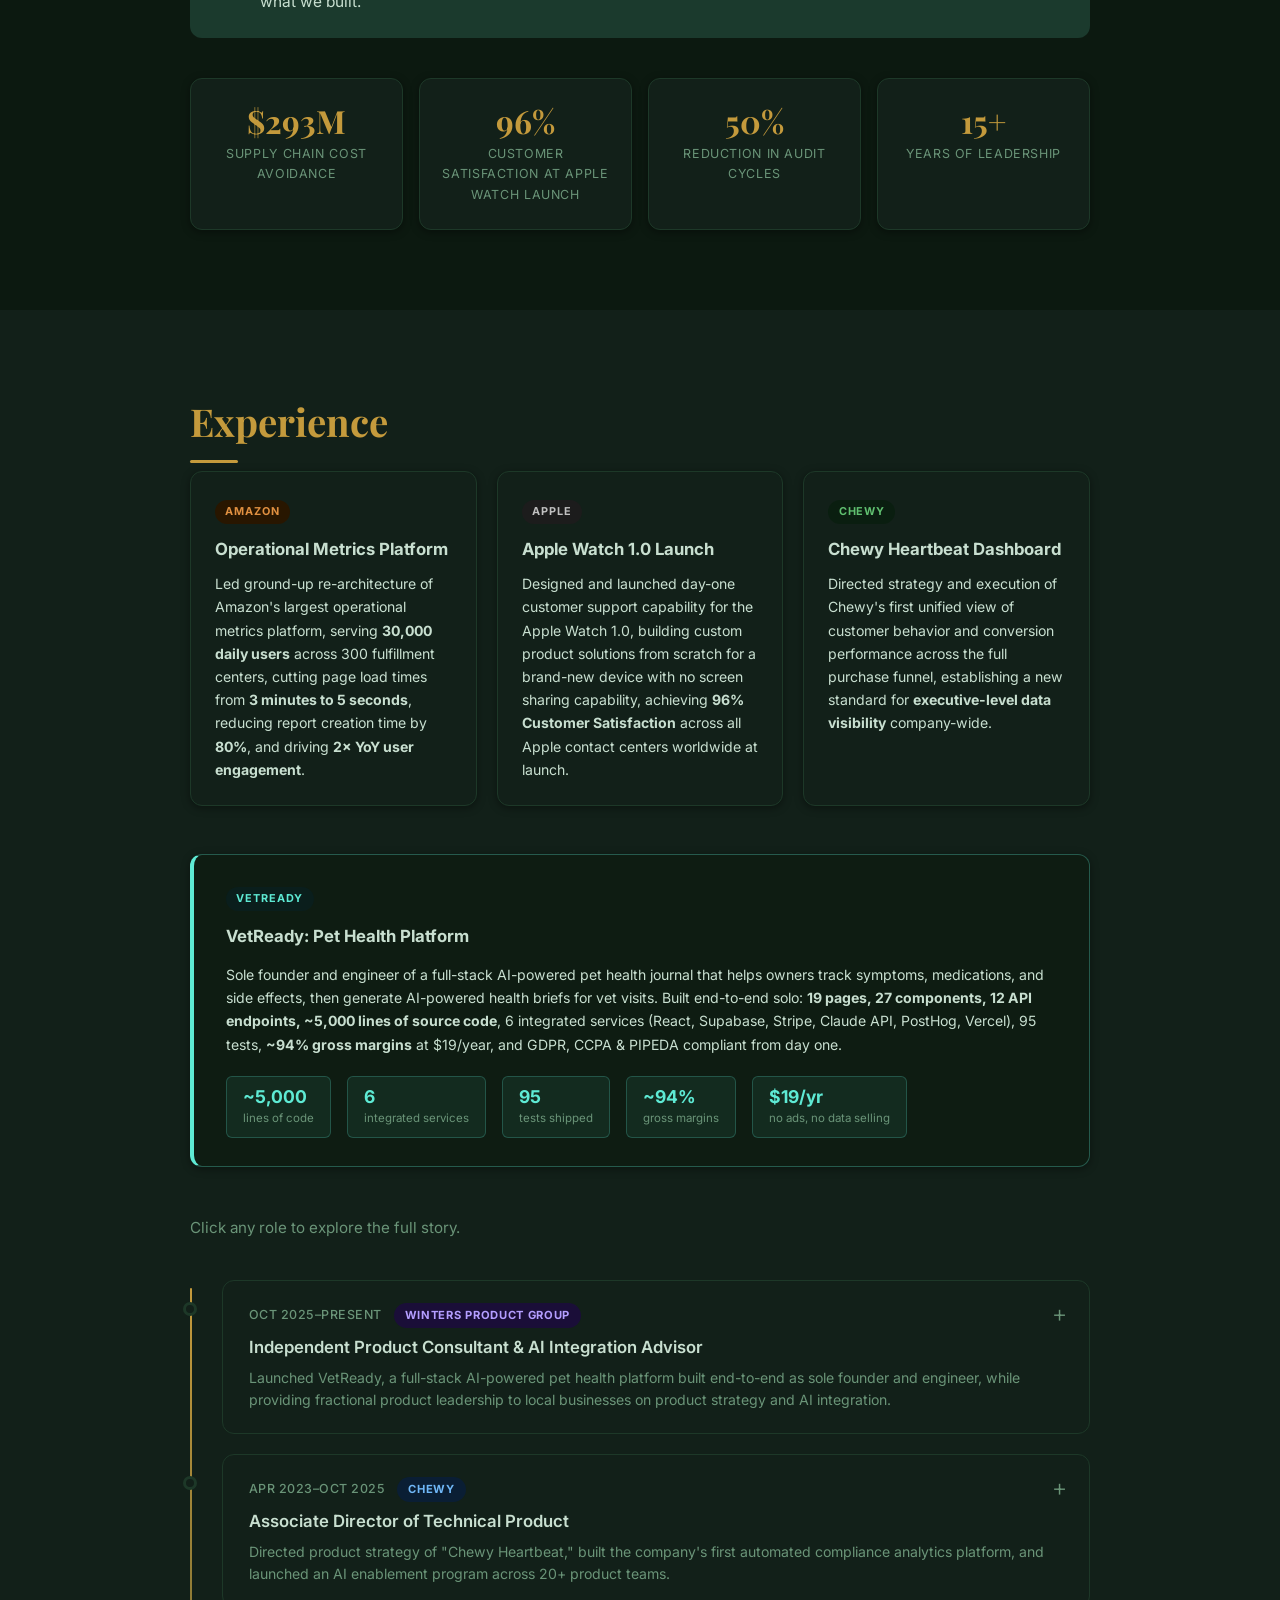
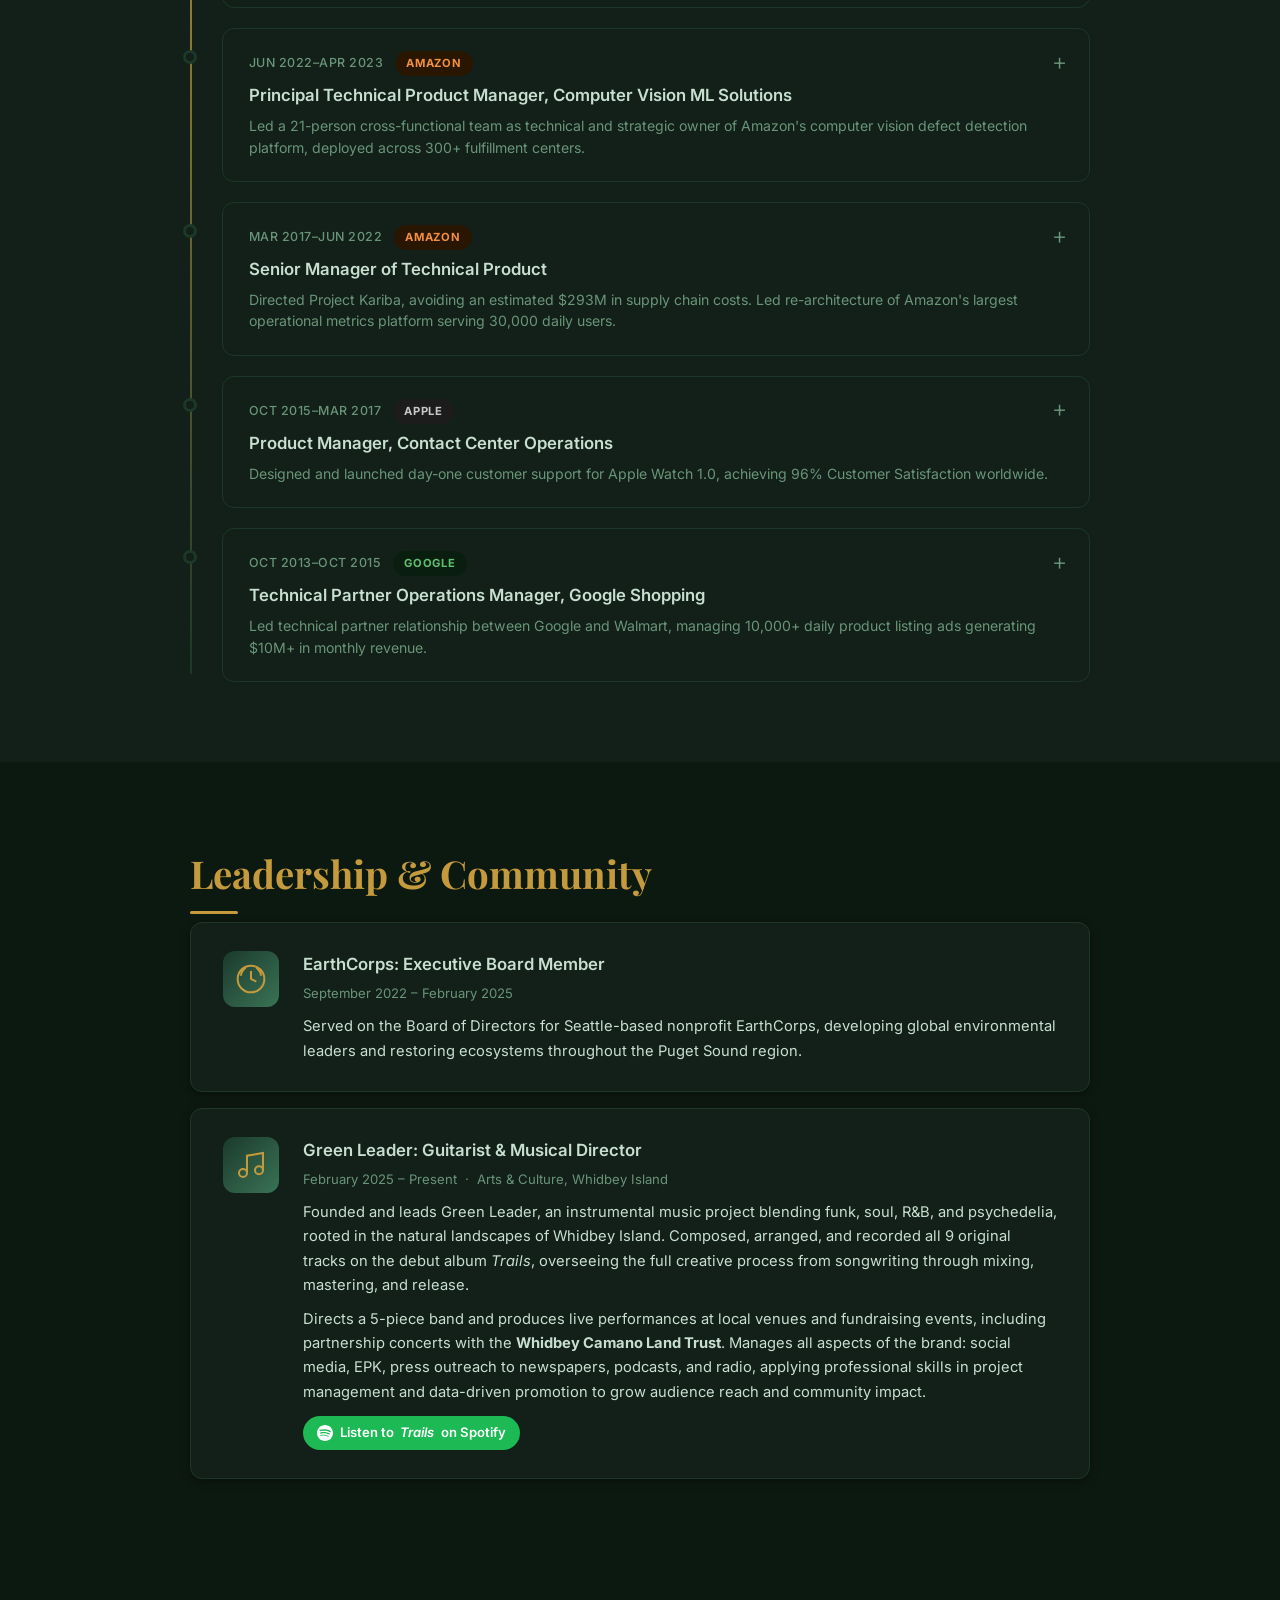
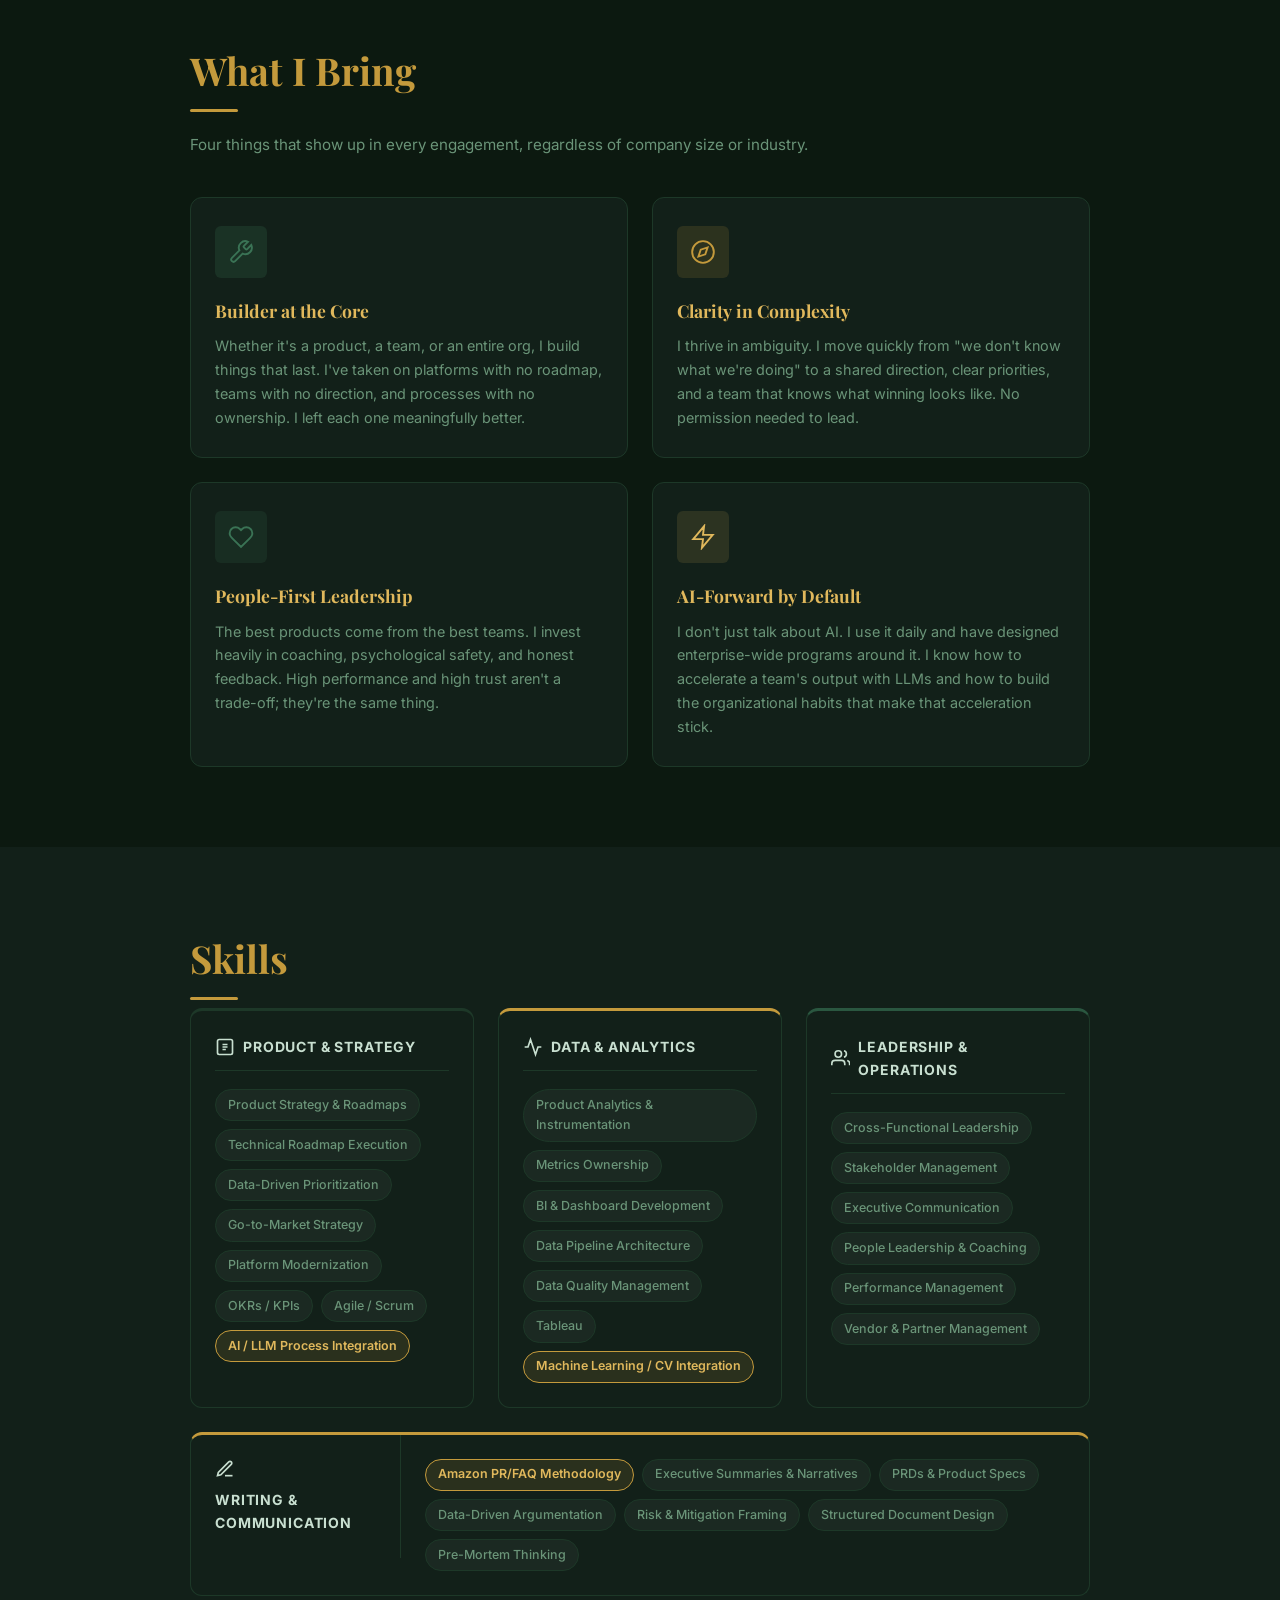
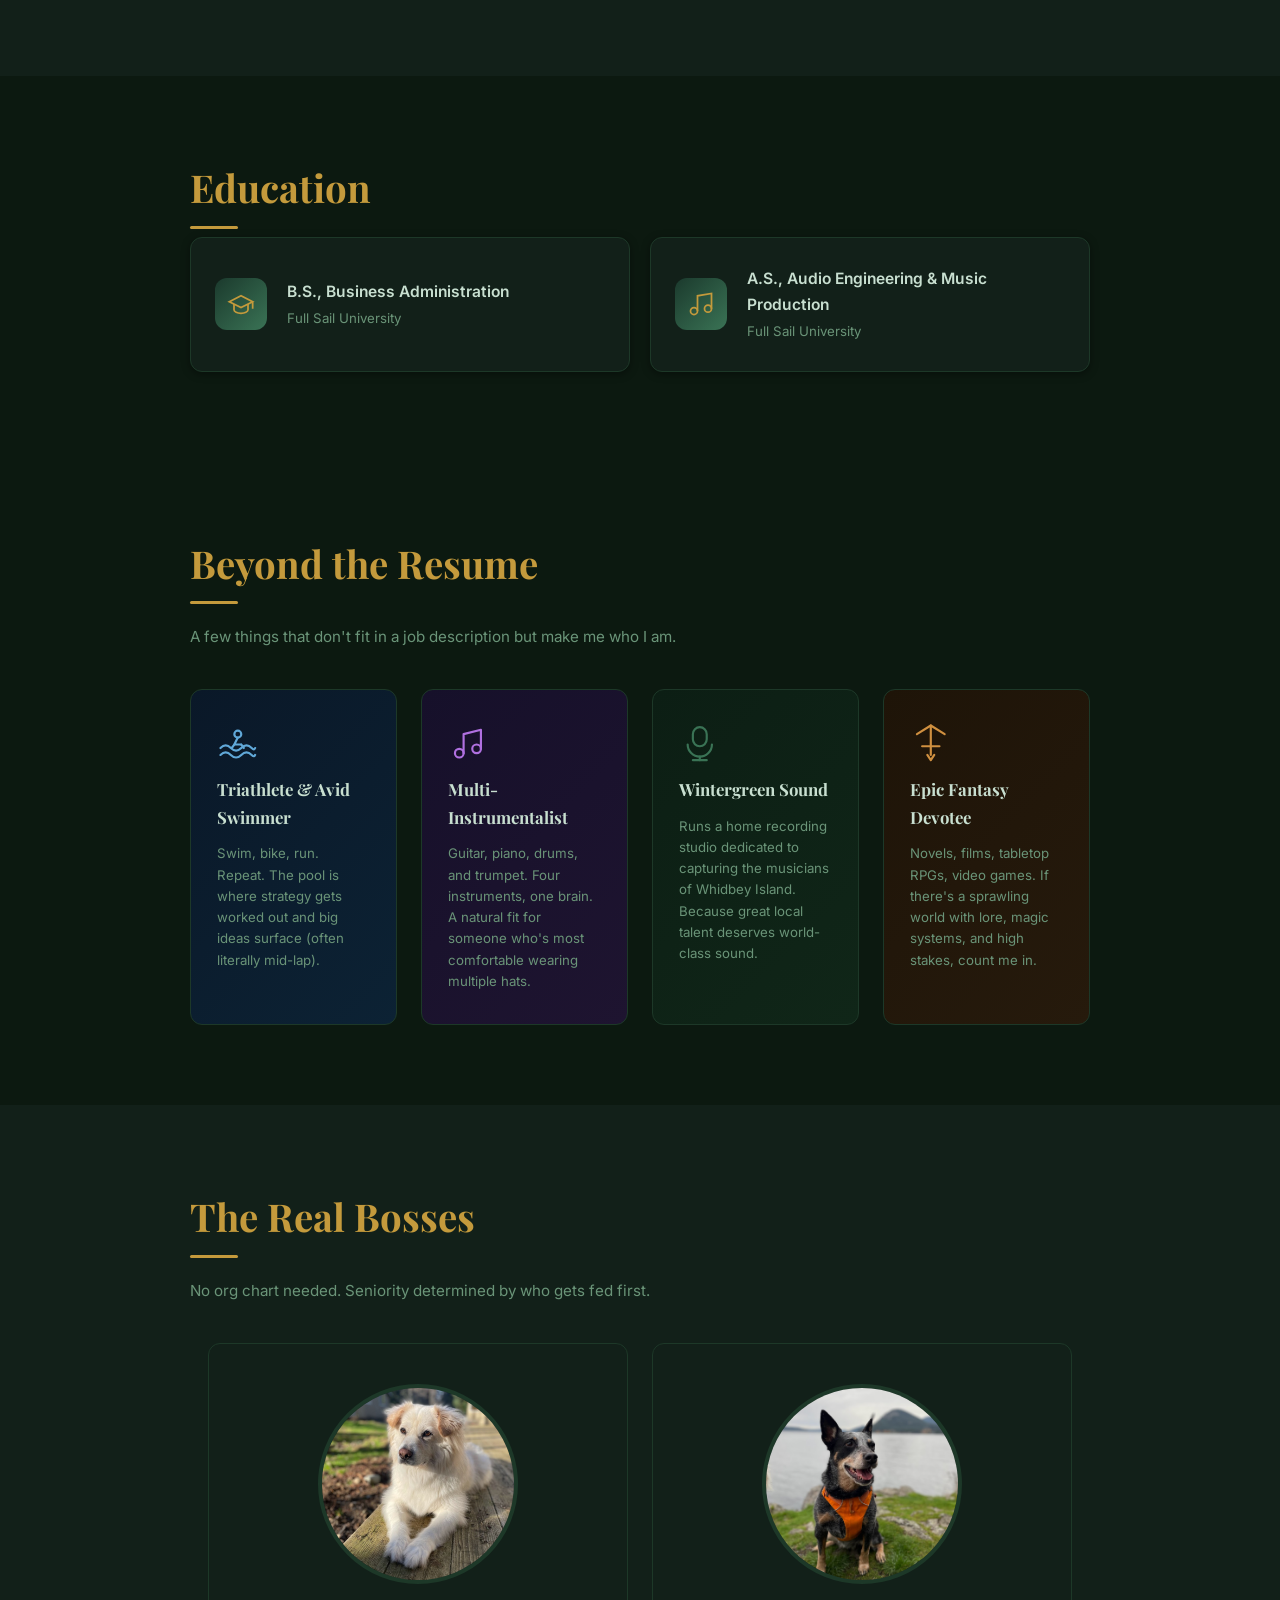
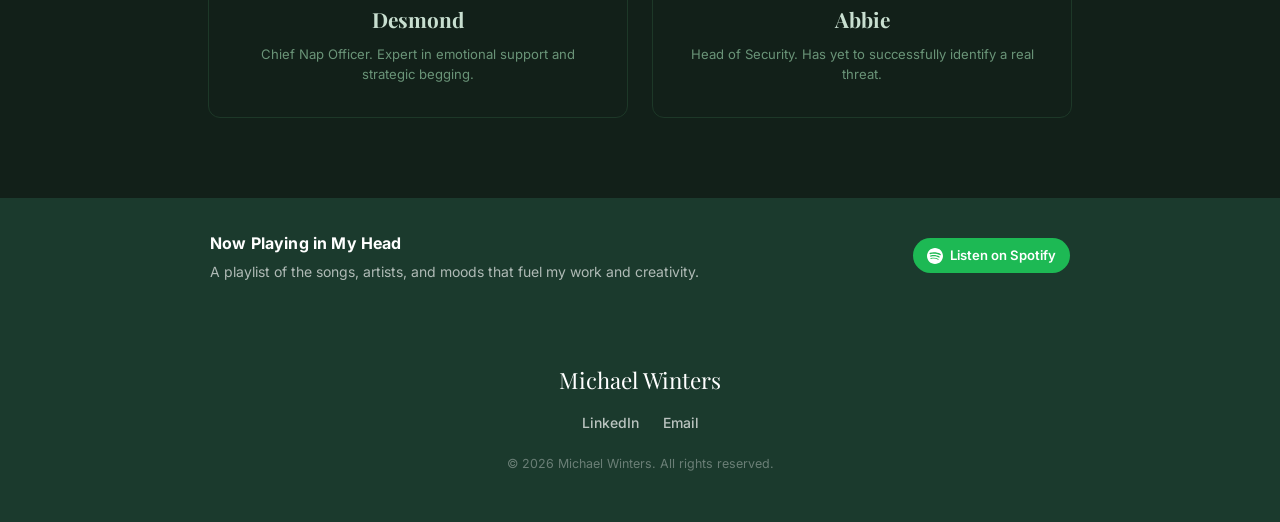
==== commit b3e845b0: "Remove all em dashes from site copy Replaced 8 instances across index.html with commas, colons, pare" ====
--- a/index.html
+++ b/index.html
@@ -122,7 +122,7 @@
       <div class="section-inner">
         <h2 class="section-heading">About</h2>
         <p class="summary-text">
-          Most of my career has been spent building product and analytics capabilities in environments where the problem wasn't well-defined and the infrastructure didn't exist yet. Over fifteen years at Amazon, Apple, Google, and Chewy, I've led enterprise-scale platform builds, operational transformations, and data-driven product organizations — typically in spaces where the team knew something was broken but hadn't determined how to measure it, let alone fix it.
+          Most of my career has been spent building product and analytics capabilities in environments where the problem wasn't well-defined and the infrastructure didn't exist yet. Over fifteen years at Amazon, Apple, Google, and Chewy, I've led enterprise-scale platform builds, operational transformations, and data-driven product organizations, typically in spaces where the team knew something was broken but hadn't determined how to measure it, let alone fix it.
         </p>
         <p class="summary-text">
           At Amazon, I re-architected the company's largest operational metrics platform, serving 30,000 users daily across 300+ fulfillment centers, and reduced page load times from three minutes to five seconds. I also directed the technology behind Amazon's upstream fulfillment model that avoided <strong>$293M in supply chain costs</strong> over three years. At Chewy, I built the first automated compliance analytics platform and stood up Chewy Heartbeat, which gave leadership its first unified view of customer behavior across the full purchase funnel. The common thread is taking undefined operational problems, instrumenting them properly, and delivering platforms that turn large-scale data into actions that move the business forward.
@@ -165,7 +165,7 @@
           <div class="spotlight-card">
             <span class="spotlight-co amazon">Amazon</span>
             <h3 class="spotlight-title">Operational Metrics Platform</h3>
-            <p class="spotlight-desc">Led ground-up re-architecture of Amazon's largest operational metrics platform, serving <strong>30,000 daily users</strong> across 300 fulfillment centers — cutting page load times from <strong>3 minutes to 5 seconds</strong>, reducing report creation time by <strong>80%</strong>, and driving <strong>2× YoY user engagement</strong>.</p>
+            <p class="spotlight-desc">Led ground-up re-architecture of Amazon's largest operational metrics platform, serving <strong>30,000 daily users</strong> across 300 fulfillment centers, cutting page load times from <strong>3 minutes to 5 seconds</strong>, reducing report creation time by <strong>80%</strong>, and driving <strong>2× YoY user engagement</strong>.</p>
           </div>
           <div class="spotlight-card">
             <span class="spotlight-co apple">Apple</span>
@@ -182,9 +182,9 @@
         <div class="spotlight-featured">
           <div class="spotlight-featured-header">
             <span class="spotlight-co vetready">VetReady</span>
-            <h3 class="spotlight-title"><a href="https://vetreadyhealth.com" target="_blank" rel="noopener">VetReady — Pet Health Platform</a></h3>
-          </div>
-          <p class="spotlight-desc">Sole founder and engineer of a full-stack AI-powered pet health journal that helps owners track symptoms, medications, and side effects — then generate AI-powered health briefs for vet visits. Built end-to-end solo: <strong>19 pages, 27 components, 12 API endpoints, ~5,000 lines of source code</strong>, 6 integrated services (React, Supabase, Stripe, Claude API, PostHog, Vercel), 95 tests, <strong>~94% gross margins</strong> at $19/year, and GDPR, CCPA &amp; PIPEDA compliant from day one.</p>
+            <h3 class="spotlight-title"><a href="https://vetreadyhealth.com" target="_blank" rel="noopener">VetReady: Pet Health Platform</a></h3>
+          </div>
+          <p class="spotlight-desc">Sole founder and engineer of a full-stack AI-powered pet health journal that helps owners track symptoms, medications, and side effects, then generate AI-powered health briefs for vet visits. Built end-to-end solo: <strong>19 pages, 27 components, 12 API endpoints, ~5,000 lines of source code</strong>, 6 integrated services (React, Supabase, Stripe, Claude API, PostHog, Vercel), 95 tests, <strong>~94% gross margins</strong> at $19/year, and GDPR, CCPA &amp; PIPEDA compliant from day one.</p>
           <div class="spotlight-featured-stats">
             <div class="sfs-stat"><span class="sfs-num">~5,000</span><span class="sfs-label">lines of code</span></div>
             <div class="sfs-stat"><span class="sfs-num">6</span><span class="sfs-label">integrated services</span></div>
@@ -220,19 +220,19 @@
                 </li>
                 <li>
                   <span class="achievement-tag founder">Founder</span>
-                  <p>Founded <strong><a href="https://vetreadyhealth.com" target="_blank" rel="noopener">VetReady</a></strong>, a pet health journal that helps owners track symptoms, medications, and side effects, then generate AI-powered health briefs for vet visits. Conceived after the diagnosis of my dog Desmond with adenonasal carcinoma in October 2025 — the experience of tracking his symptoms through radiation therapy revealed a gap no existing tool was filling. Built the product end-to-end as sole engineer and product owner, priced at $19/year with no ads and no data selling.</p>
+                  <p>Founded <strong><a href="https://vetreadyhealth.com" target="_blank" rel="noopener">VetReady</a></strong>, a pet health journal that helps owners track symptoms, medications, and side effects, then generate AI-powered health briefs for vet visits. Conceived after my dog Desmond was diagnosed with adenonasal carcinoma in October 2025. Tracking his symptoms through radiation therapy revealed a gap no existing tool was filling. Built the product end-to-end as sole engineer and product owner, priced at $19/year with no ads and no data selling.</p>
                 </li>
                 <li>
                   <span class="achievement-tag fullstack">Full-Stack</span>
-                  <p>Shipped the entire product solo: <strong>19 pages, 27 components, 12 API endpoints, 13 database tables, 17 migrations, and ~5,000 lines of source code</strong>. Integrated six major services — React, Supabase, Stripe, Anthropic Claude API, PostHog, and Vercel — into a cohesive product covering frontend, backend, auth, payments, AI, analytics, and deployment.</p>
+                  <p>Shipped the entire product solo: <strong>19 pages, 27 components, 12 API endpoints, 13 database tables, 17 migrations, and ~5,000 lines of source code</strong>. Integrated six major services (React, Supabase, Stripe, Anthropic Claude API, PostHog, and Vercel) into a cohesive product covering frontend, backend, auth, payments, AI, analytics, and deployment.</p>
                 </li>
                 <li>
                   <span class="achievement-tag ai">AI</span>
-                  <p>Designed and implemented serverless AI brief generation using <strong>Anthropic's Claude API</strong>, with Upstash Redis rate limiting, abort signal handling, and tiered access control. Owners receive structured, veterinarian-ready health summaries generated from their logged journal entries — turning scattered observations into clinically useful context.</p>
+                  <p>Designed and implemented serverless AI brief generation using <strong>Anthropic's Claude API</strong>, with Upstash Redis rate limiting, abort signal handling, and tiered access control. Owners receive structured, veterinarian-ready health summaries generated from their logged journal entries, turning scattered observations into clinically useful context.</p>
                 </li>
                 <li>
                   <span class="achievement-tag compliance">Compliance</span>
-                  <p>Built GDPR, CCPA, and PIPEDA-compliant infrastructure from the ground up, including consent management, full account and data deletion flows, and privacy-first architecture. Maintained <strong>~94% gross margins</strong> at $19/year by owning the full stack and keeping infrastructure lean — 95 tests across 10 test files demonstrate shipping discipline rarely seen in solo builds.</p>
+                  <p>Built GDPR, CCPA, and PIPEDA-compliant infrastructure from the ground up, including consent management, full account and data deletion flows, and privacy-first architecture. Maintained <strong>~94% gross margins</strong> at $19/year by owning the full stack and keeping infrastructure lean. With 95 tests across 10 test files, the codebase reflects a standard of shipping discipline rarely seen in solo builds.</p>
                 </li>
               </ul>
             </div>
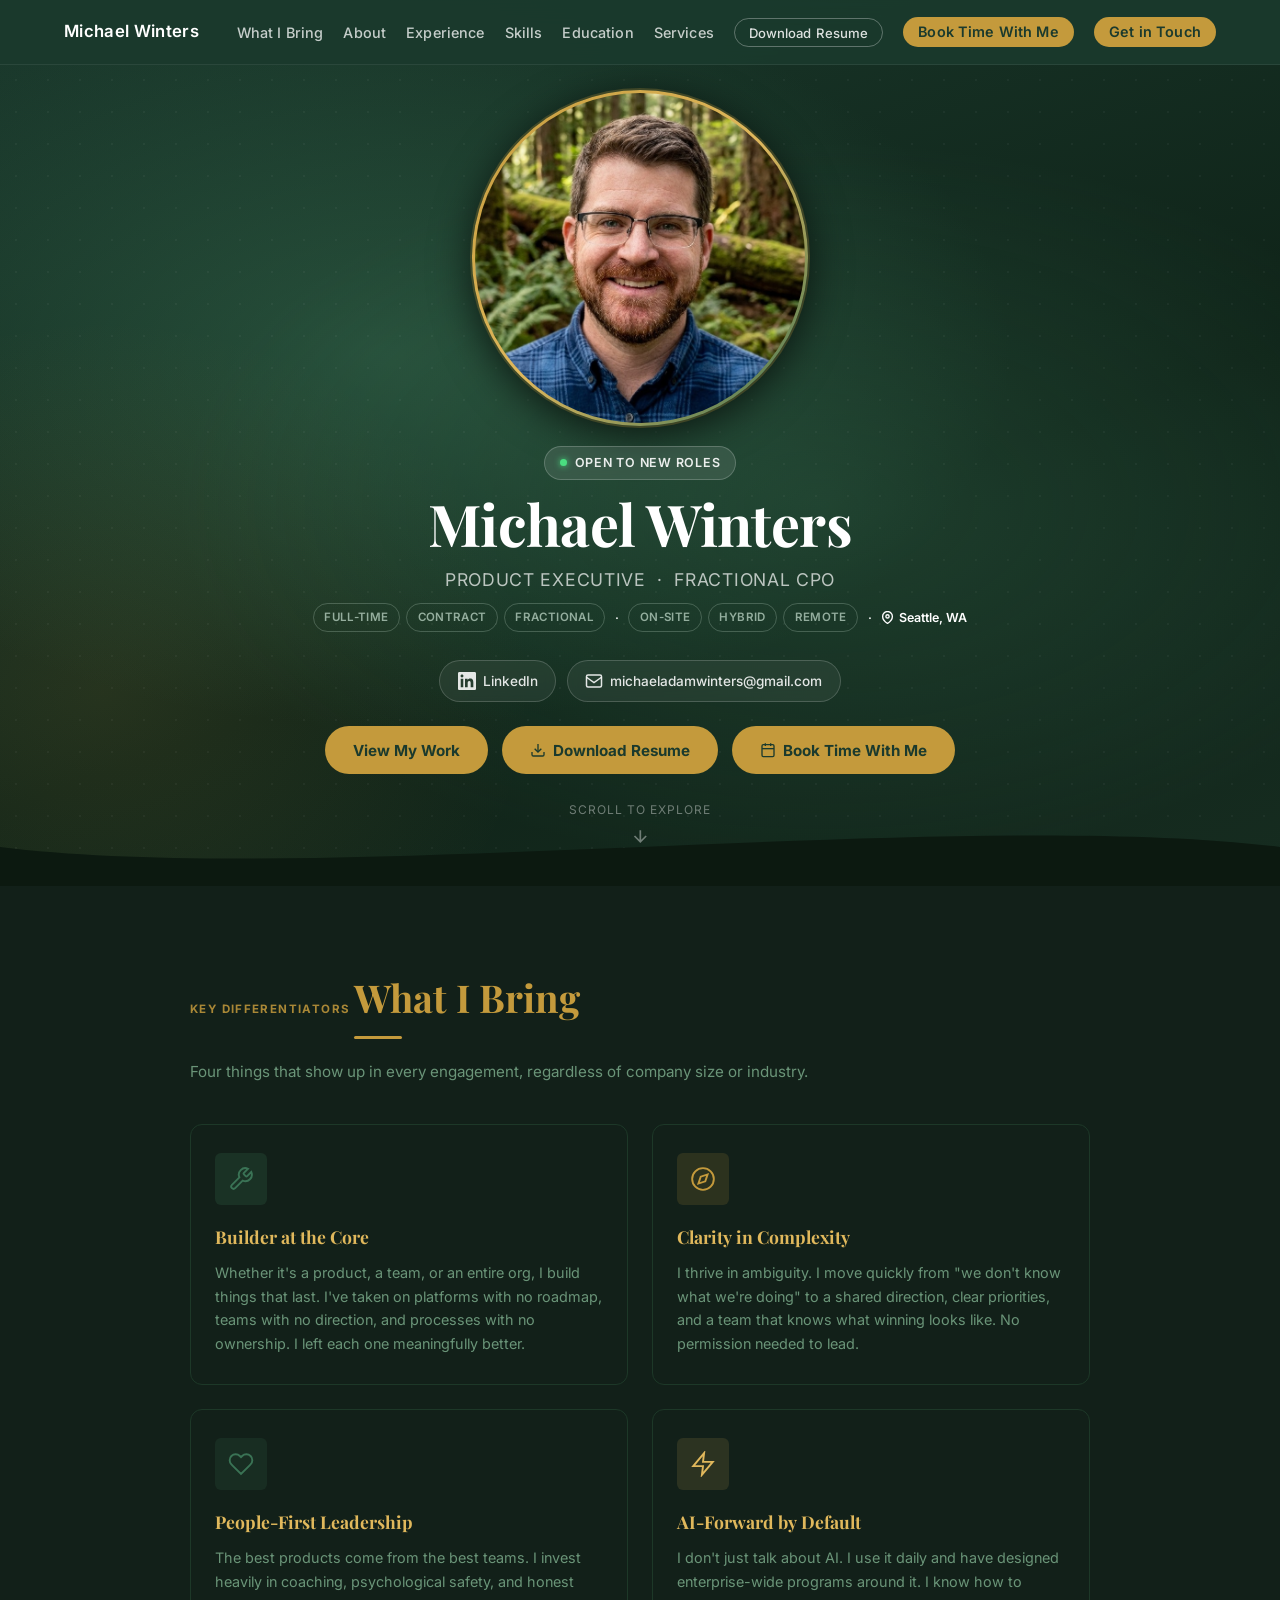
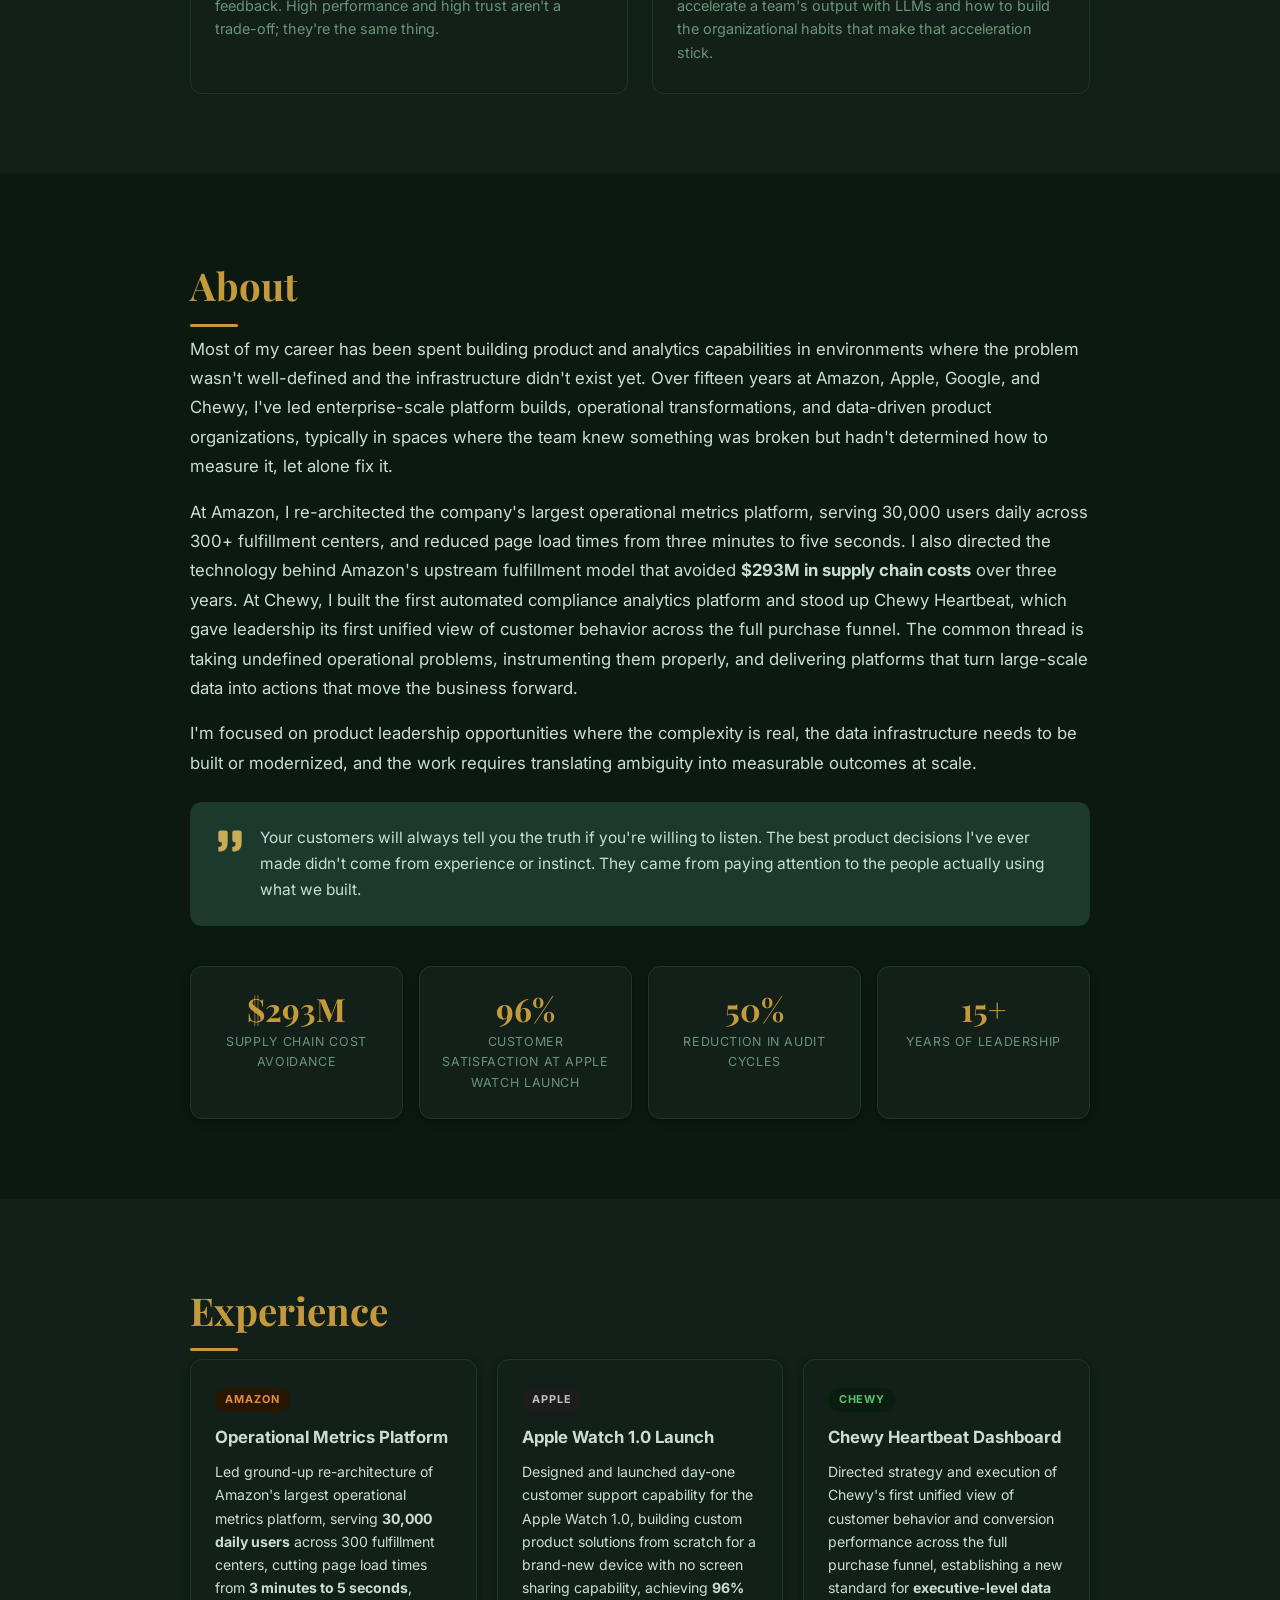
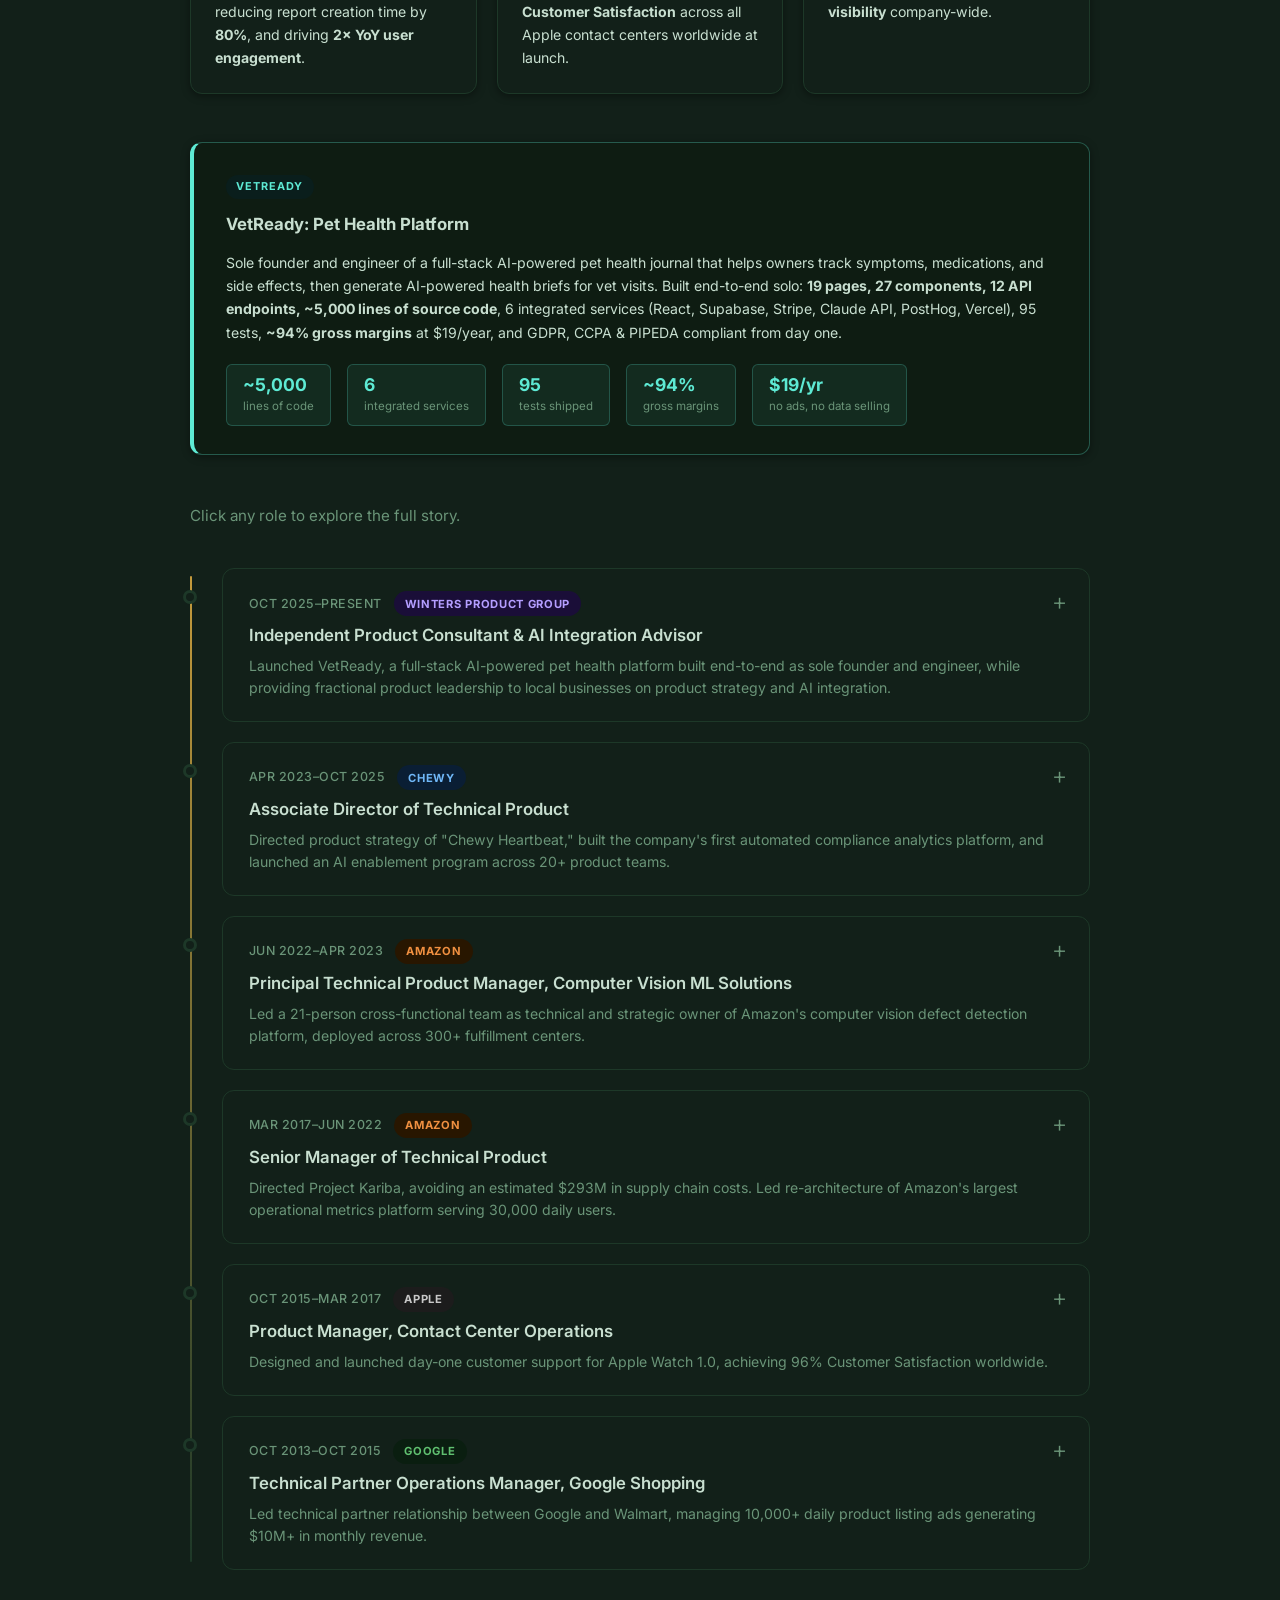
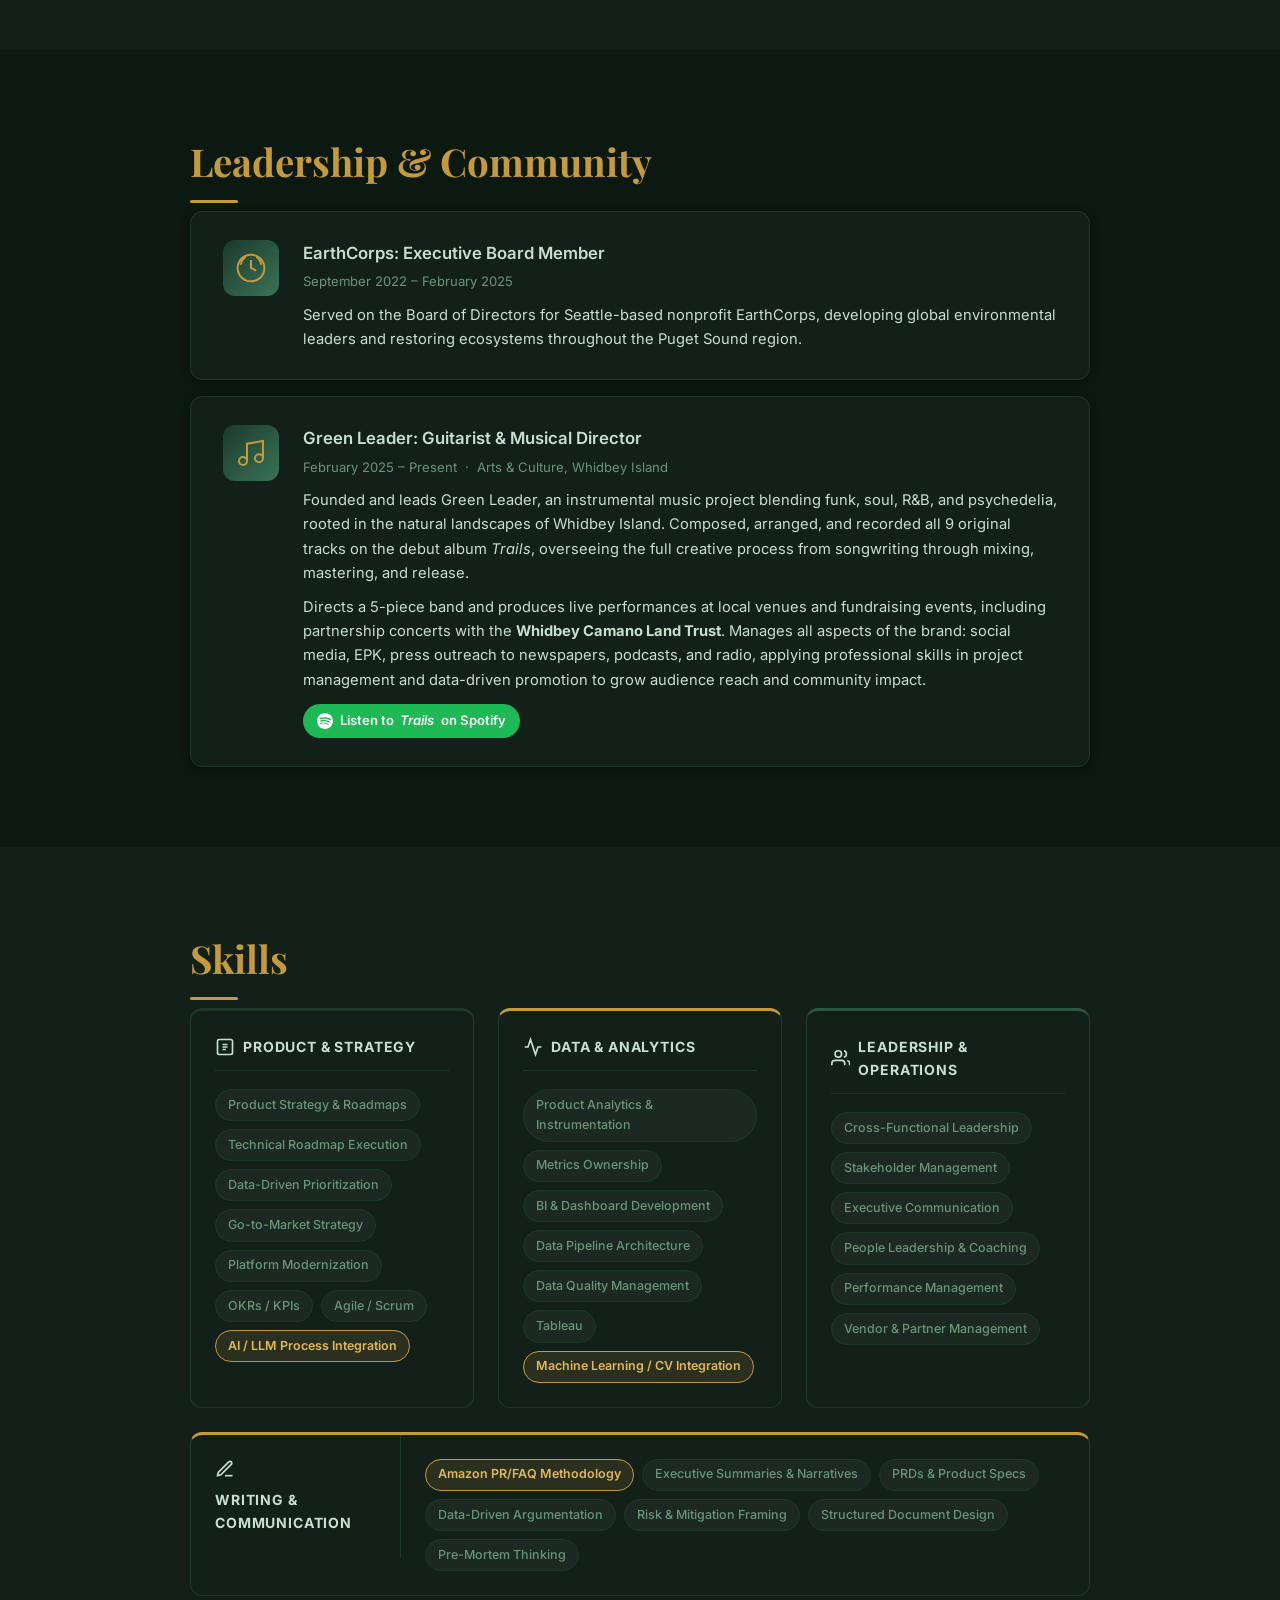
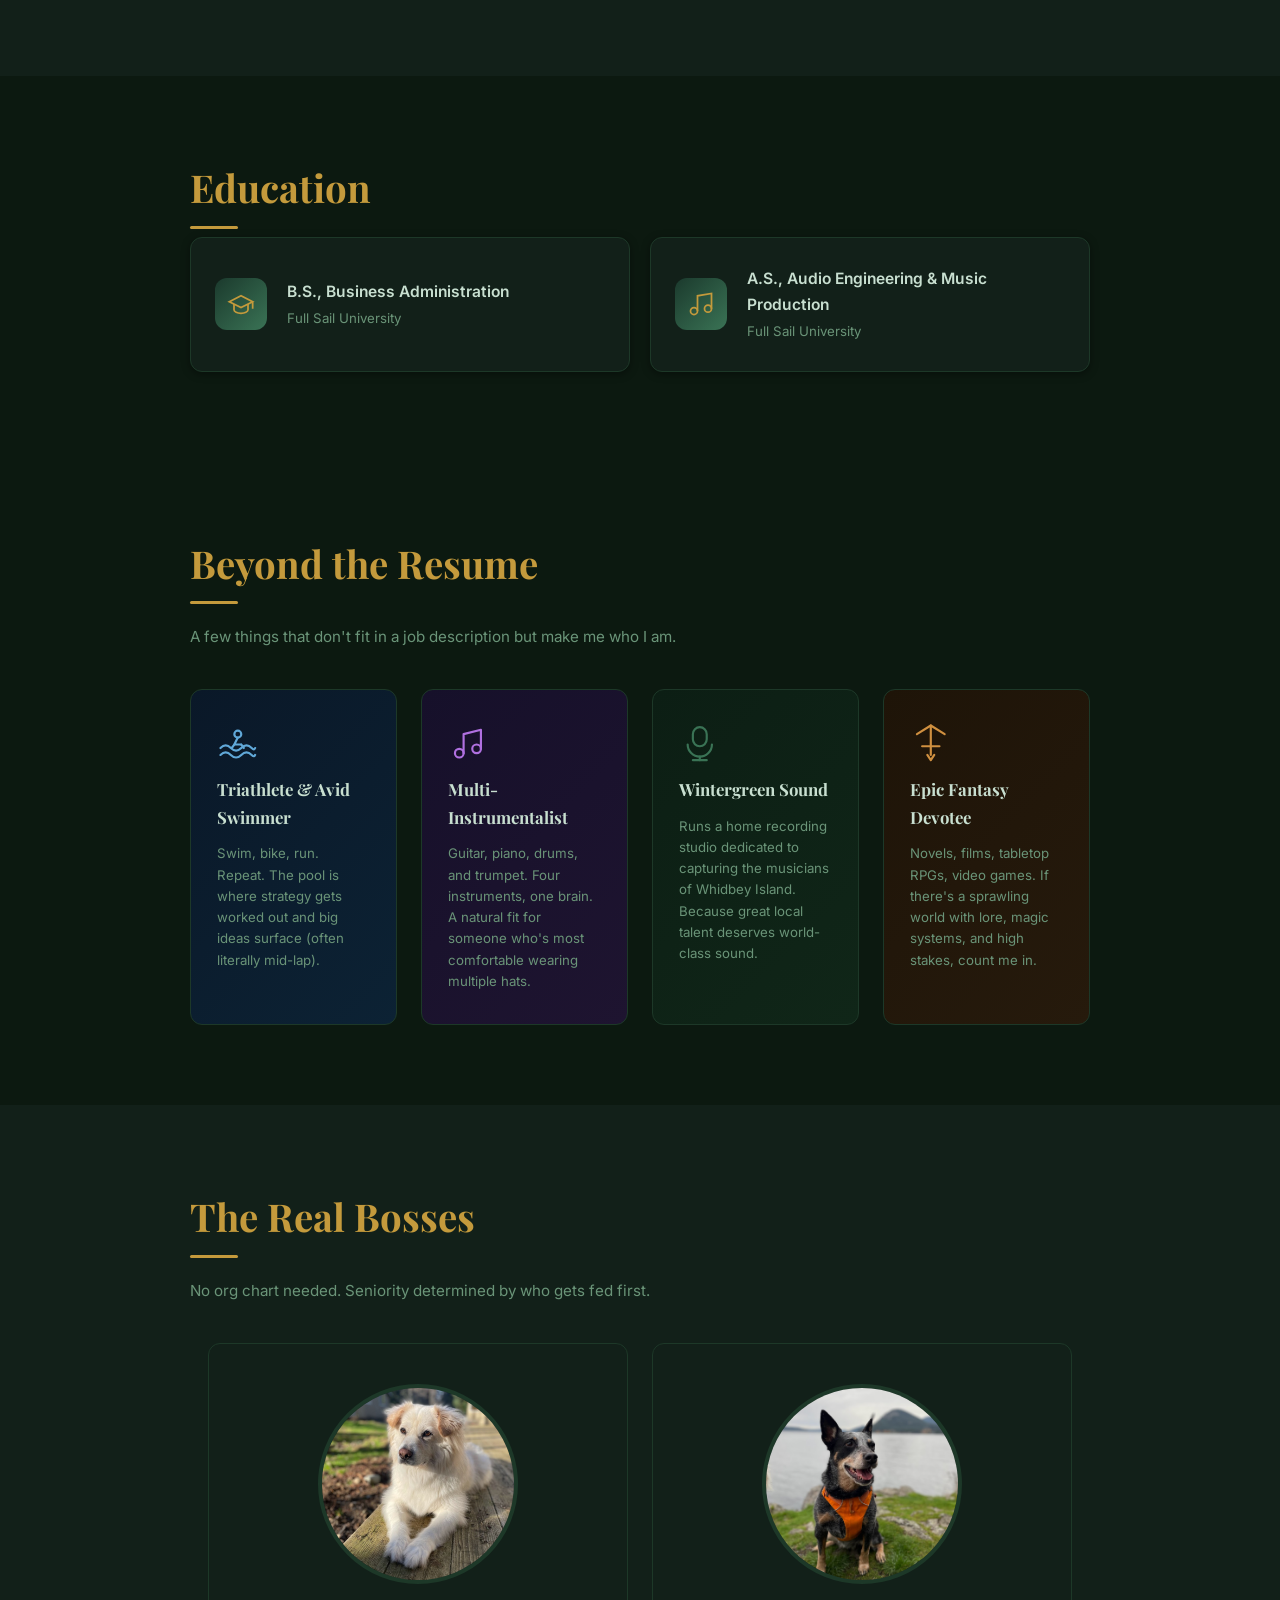
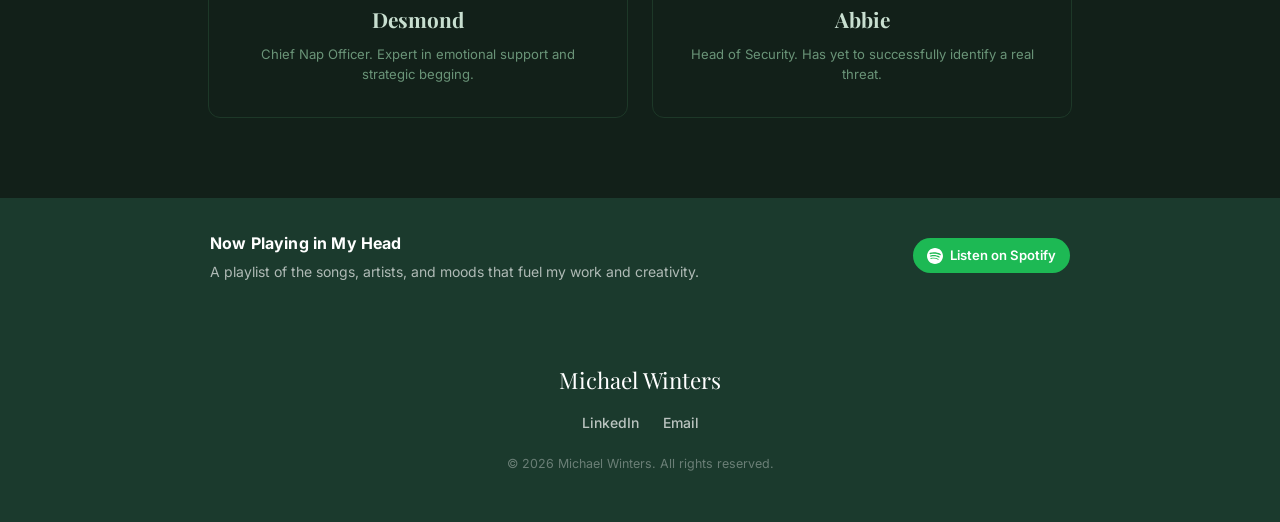
==== commit 4916dee1: "Move 'What I Bring' above 'About' with eyebrow label and alt background Puts differentiators front a" ====
--- a/index.html
+++ b/index.html
@@ -29,9 +29,9 @@
     <div class="nav-inner">
       <span class="nav-name">Michael Winters</span>
       <ul class="nav-links">
+        <li><a href="#what-i-bring">What I Bring</a></li>
         <li><a href="#summary">About</a></li>
         <li><a href="#experience">Experience</a></li>
-        <li><a href="#what-i-bring">What I Bring</a></li>
         <li><a href="#skills">Skills</a></li>
         <li><a href="#education">Education</a></li>
         <li><a href="services.html">Services</a></li>
@@ -116,6 +116,50 @@
   </header>
 
   <main>
+
+    <!-- ── WHAT I BRING ── -->
+    <section id="what-i-bring" class="section section-alt">
+      <div class="section-inner">
+        <span class="section-eyebrow">Key Differentiators</span>
+        <h2 class="section-heading">What I Bring</h2>
+        <p class="section-subheading">Four things that show up in every engagement, regardless of company size or industry.</p>
+        <div class="wib-grid">
+
+          <div class="wib-card">
+            <div class="wib-icon wib-icon--build">
+              <svg width="26" height="26" viewBox="0 0 24 24" fill="none" stroke="currentColor" stroke-width="1.75"><path d="M14.7 6.3a1 1 0 000 1.4l1.6 1.6a1 1 0 001.4 0l3.77-3.77a6 6 0 01-7.94 7.94l-6.91 6.91a2.12 2.12 0 01-3-3l6.91-6.91a6 6 0 017.94-7.94l-3.76 3.76z"/></svg>
+            </div>
+            <h3 class="wib-title">Builder at the Core</h3>
+            <p class="wib-desc">Whether it's a product, a team, or an entire org, I build things that last. I've taken on platforms with no roadmap, teams with no direction, and processes with no ownership. I left each one meaningfully better.</p>
+          </div>
+
+          <div class="wib-card">
+            <div class="wib-icon wib-icon--clarity">
+              <svg width="26" height="26" viewBox="0 0 24 24" fill="none" stroke="currentColor" stroke-width="1.75"><circle cx="12" cy="12" r="10"/><polygon points="16.24 7.76 14.12 14.12 7.76 16.24 9.88 9.88 16.24 7.76"/></svg>
+            </div>
+            <h3 class="wib-title">Clarity in Complexity</h3>
+            <p class="wib-desc">I thrive in ambiguity. I move quickly from "we don't know what we're doing" to a shared direction, clear priorities, and a team that knows what winning looks like. No permission needed to lead.</p>
+          </div>
+
+          <div class="wib-card">
+            <div class="wib-icon wib-icon--people">
+              <svg width="26" height="26" viewBox="0 0 24 24" fill="none" stroke="currentColor" stroke-width="1.75"><path d="M20.84 4.61a5.5 5.5 0 00-7.78 0L12 5.67l-1.06-1.06a5.5 5.5 0 00-7.78 7.78l1.06 1.06L12 21.23l7.78-7.78 1.06-1.06a5.5 5.5 0 000-7.78z"/></svg>
+            </div>
+            <h3 class="wib-title">People-First Leadership</h3>
+            <p class="wib-desc">The best products come from the best teams. I invest heavily in coaching, psychological safety, and honest feedback. High performance and high trust aren't a trade-off; they're the same thing.</p>
+          </div>
+
+          <div class="wib-card">
+            <div class="wib-icon wib-icon--ai">
+              <svg width="26" height="26" viewBox="0 0 24 24" fill="none" stroke="currentColor" stroke-width="1.75"><polygon points="13 2 3 14 12 14 11 22 21 10 12 10 13 2"/></svg>
+            </div>
+            <h3 class="wib-title">AI-Forward by Default</h3>
+            <p class="wib-desc">I don't just talk about AI. I use it daily and have designed enterprise-wide programs around it. I know how to accelerate a team's output with LLMs and how to build the organizational habits that make that acceleration stick.</p>
+          </div>
+
+        </div>
+      </div>
+    </section>
 
     <!-- ── SUMMARY ── -->
     <section id="summary" class="section">
@@ -443,49 +487,6 @@
       </div>
     </section>
 
-    <!-- ── WHAT I BRING ── -->
-    <section id="what-i-bring" class="section">
-      <div class="section-inner">
-        <h2 class="section-heading">What I Bring</h2>
-        <p class="section-subheading">Four things that show up in every engagement, regardless of company size or industry.</p>
-        <div class="wib-grid">
-
-          <div class="wib-card">
-            <div class="wib-icon wib-icon--build">
-              <svg width="26" height="26" viewBox="0 0 24 24" fill="none" stroke="currentColor" stroke-width="1.75"><path d="M14.7 6.3a1 1 0 000 1.4l1.6 1.6a1 1 0 001.4 0l3.77-3.77a6 6 0 01-7.94 7.94l-6.91 6.91a2.12 2.12 0 01-3-3l6.91-6.91a6 6 0 017.94-7.94l-3.76 3.76z"/></svg>
-            </div>
-            <h3 class="wib-title">Builder at the Core</h3>
-            <p class="wib-desc">Whether it's a product, a team, or an entire org, I build things that last. I've taken on platforms with no roadmap, teams with no direction, and processes with no ownership. I left each one meaningfully better.</p>
-          </div>
-
-          <div class="wib-card">
-            <div class="wib-icon wib-icon--clarity">
-              <svg width="26" height="26" viewBox="0 0 24 24" fill="none" stroke="currentColor" stroke-width="1.75"><circle cx="12" cy="12" r="10"/><polygon points="16.24 7.76 14.12 14.12 7.76 16.24 9.88 9.88 16.24 7.76"/></svg>
-            </div>
-            <h3 class="wib-title">Clarity in Complexity</h3>
-            <p class="wib-desc">I thrive in ambiguity. I move quickly from "we don't know what we're doing" to a shared direction, clear priorities, and a team that knows what winning looks like. No permission needed to lead.</p>
-          </div>
-
-          <div class="wib-card">
-            <div class="wib-icon wib-icon--people">
-              <svg width="26" height="26" viewBox="0 0 24 24" fill="none" stroke="currentColor" stroke-width="1.75"><path d="M20.84 4.61a5.5 5.5 0 00-7.78 0L12 5.67l-1.06-1.06a5.5 5.5 0 00-7.78 7.78l1.06 1.06L12 21.23l7.78-7.78 1.06-1.06a5.5 5.5 0 000-7.78z"/></svg>
-            </div>
-            <h3 class="wib-title">People-First Leadership</h3>
-            <p class="wib-desc">The best products come from the best teams. I invest heavily in coaching, psychological safety, and honest feedback. High performance and high trust aren't a trade-off; they're the same thing.</p>
-          </div>
-
-          <div class="wib-card">
-            <div class="wib-icon wib-icon--ai">
-              <svg width="26" height="26" viewBox="0 0 24 24" fill="none" stroke="currentColor" stroke-width="1.75"><polygon points="13 2 3 14 12 14 11 22 21 10 12 10 13 2"/></svg>
-            </div>
-            <h3 class="wib-title">AI-Forward by Default</h3>
-            <p class="wib-desc">I don't just talk about AI. I use it daily and have designed enterprise-wide programs around it. I know how to accelerate a team's output with LLMs and how to build the organizational habits that make that acceleration stick.</p>
-          </div>
-
-        </div>
-      </div>
-    </section>
-
     <!-- ── SKILLS ── -->
     <section id="skills" class="section section-alt">
       <div class="section-inner">
--- a/style.css
+++ b/style.css
@@ -443,6 +443,16 @@
 .section-inner {
   max-width: 900px;
   margin: 0 auto;
+}
+.section-eyebrow {
+  display: inline-block;
+  font-size: .72rem;
+  font-weight: 700;
+  letter-spacing: .12em;
+  text-transform: uppercase;
+  color: var(--gold);
+  margin-bottom: .6rem;
+  opacity: .85;
 }
 .section-heading {
   font-family: var(--font-serif);
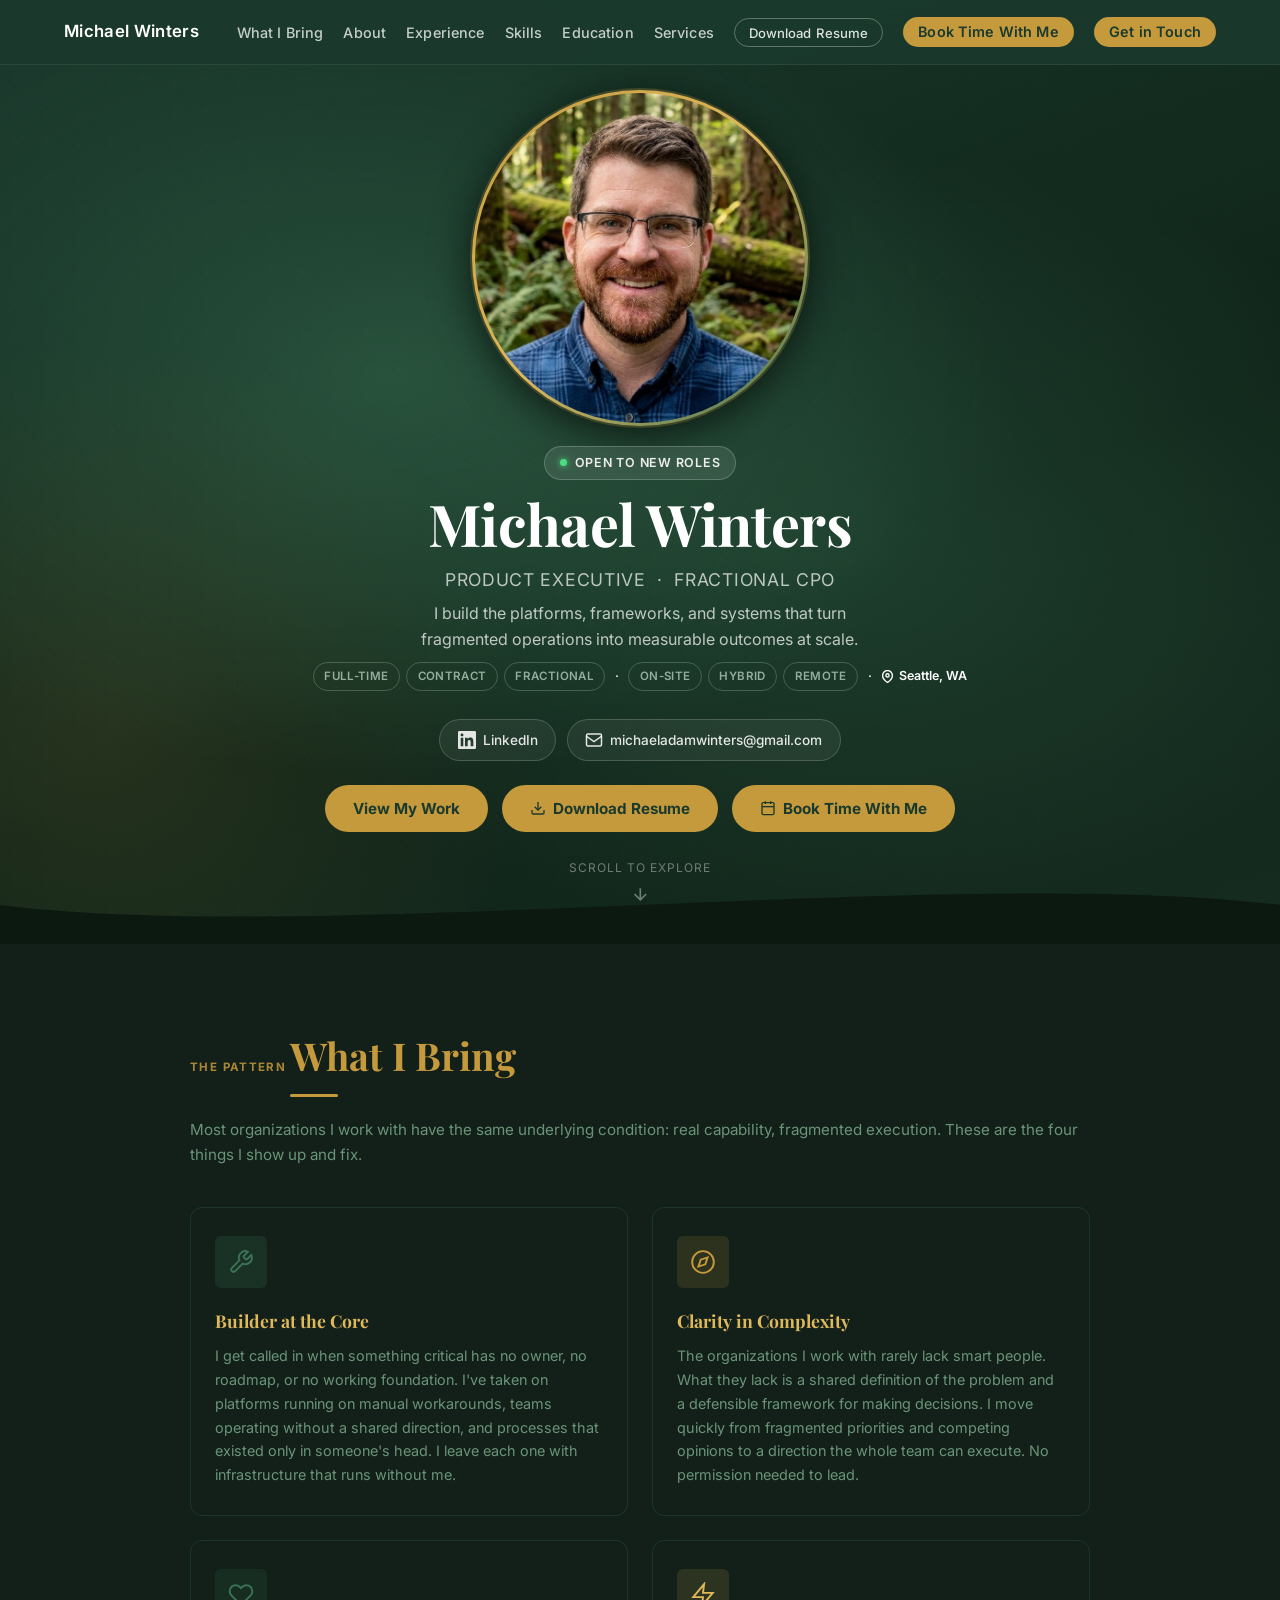
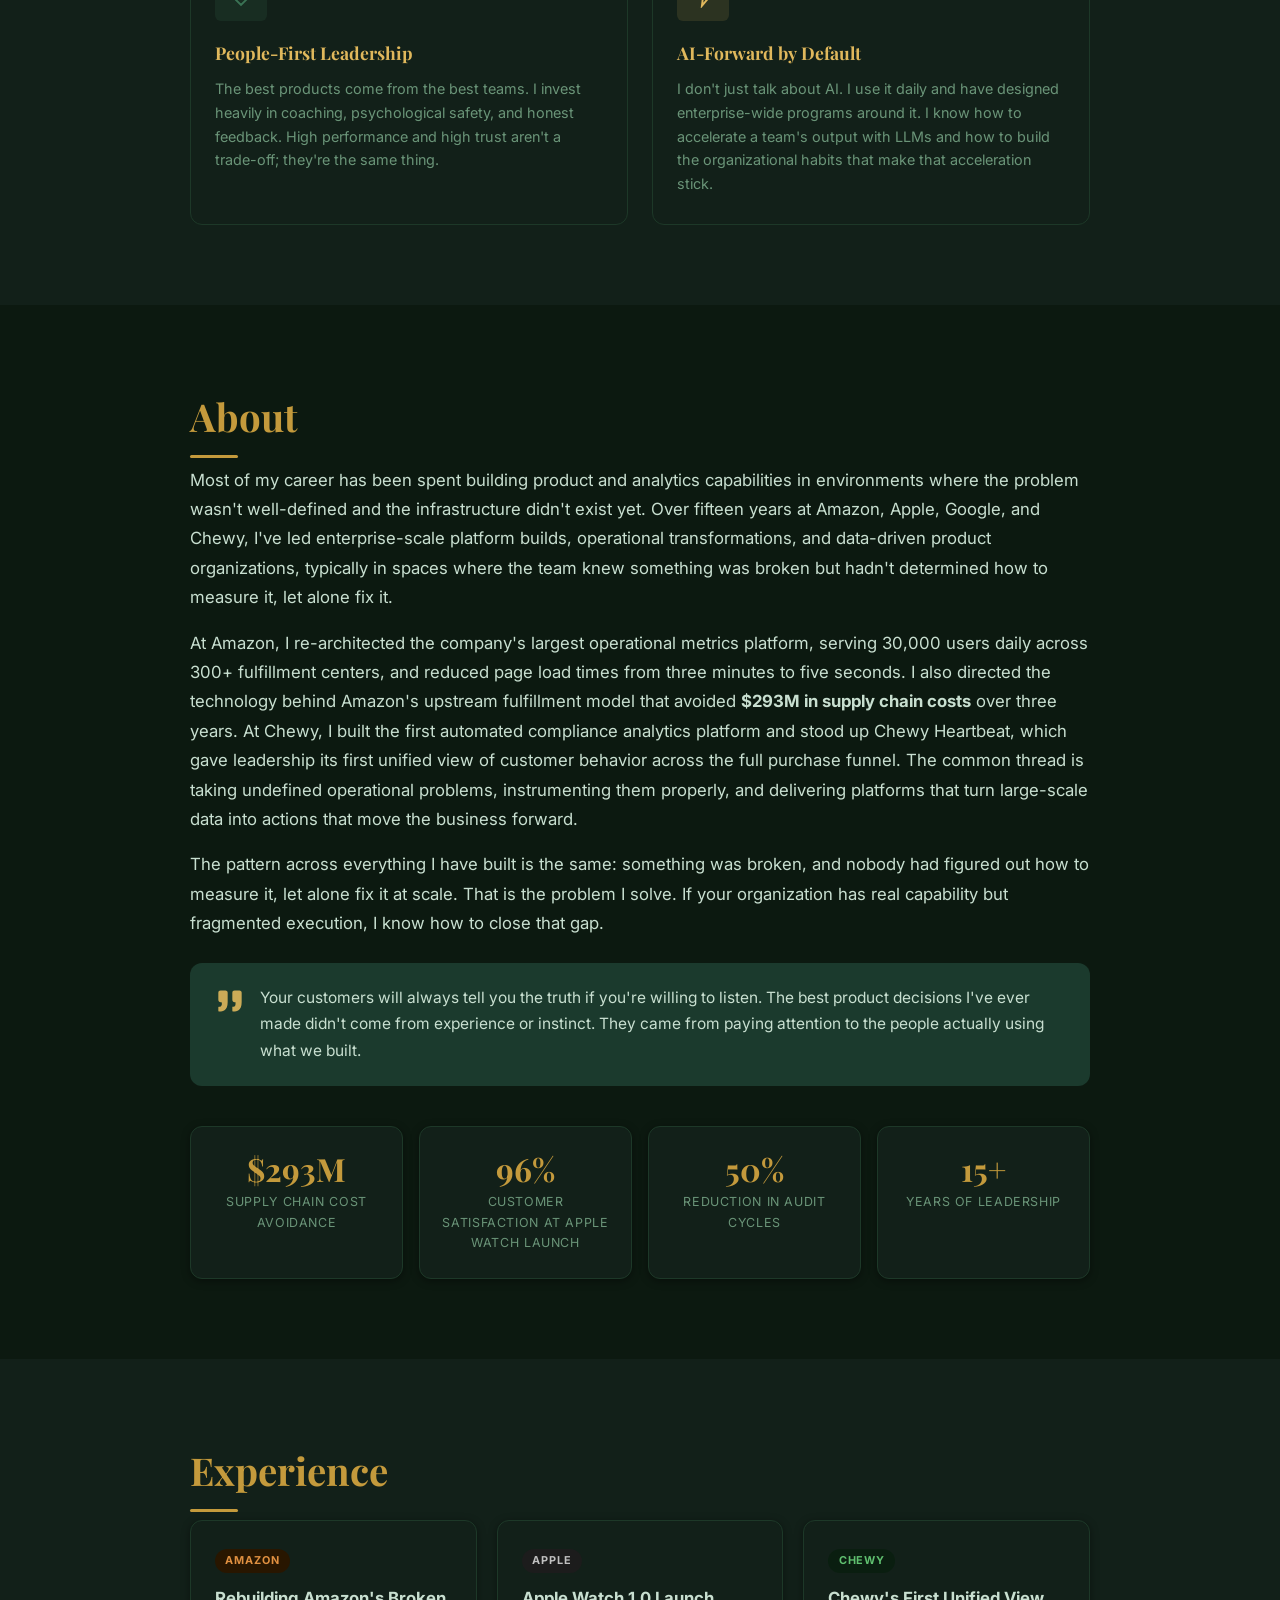
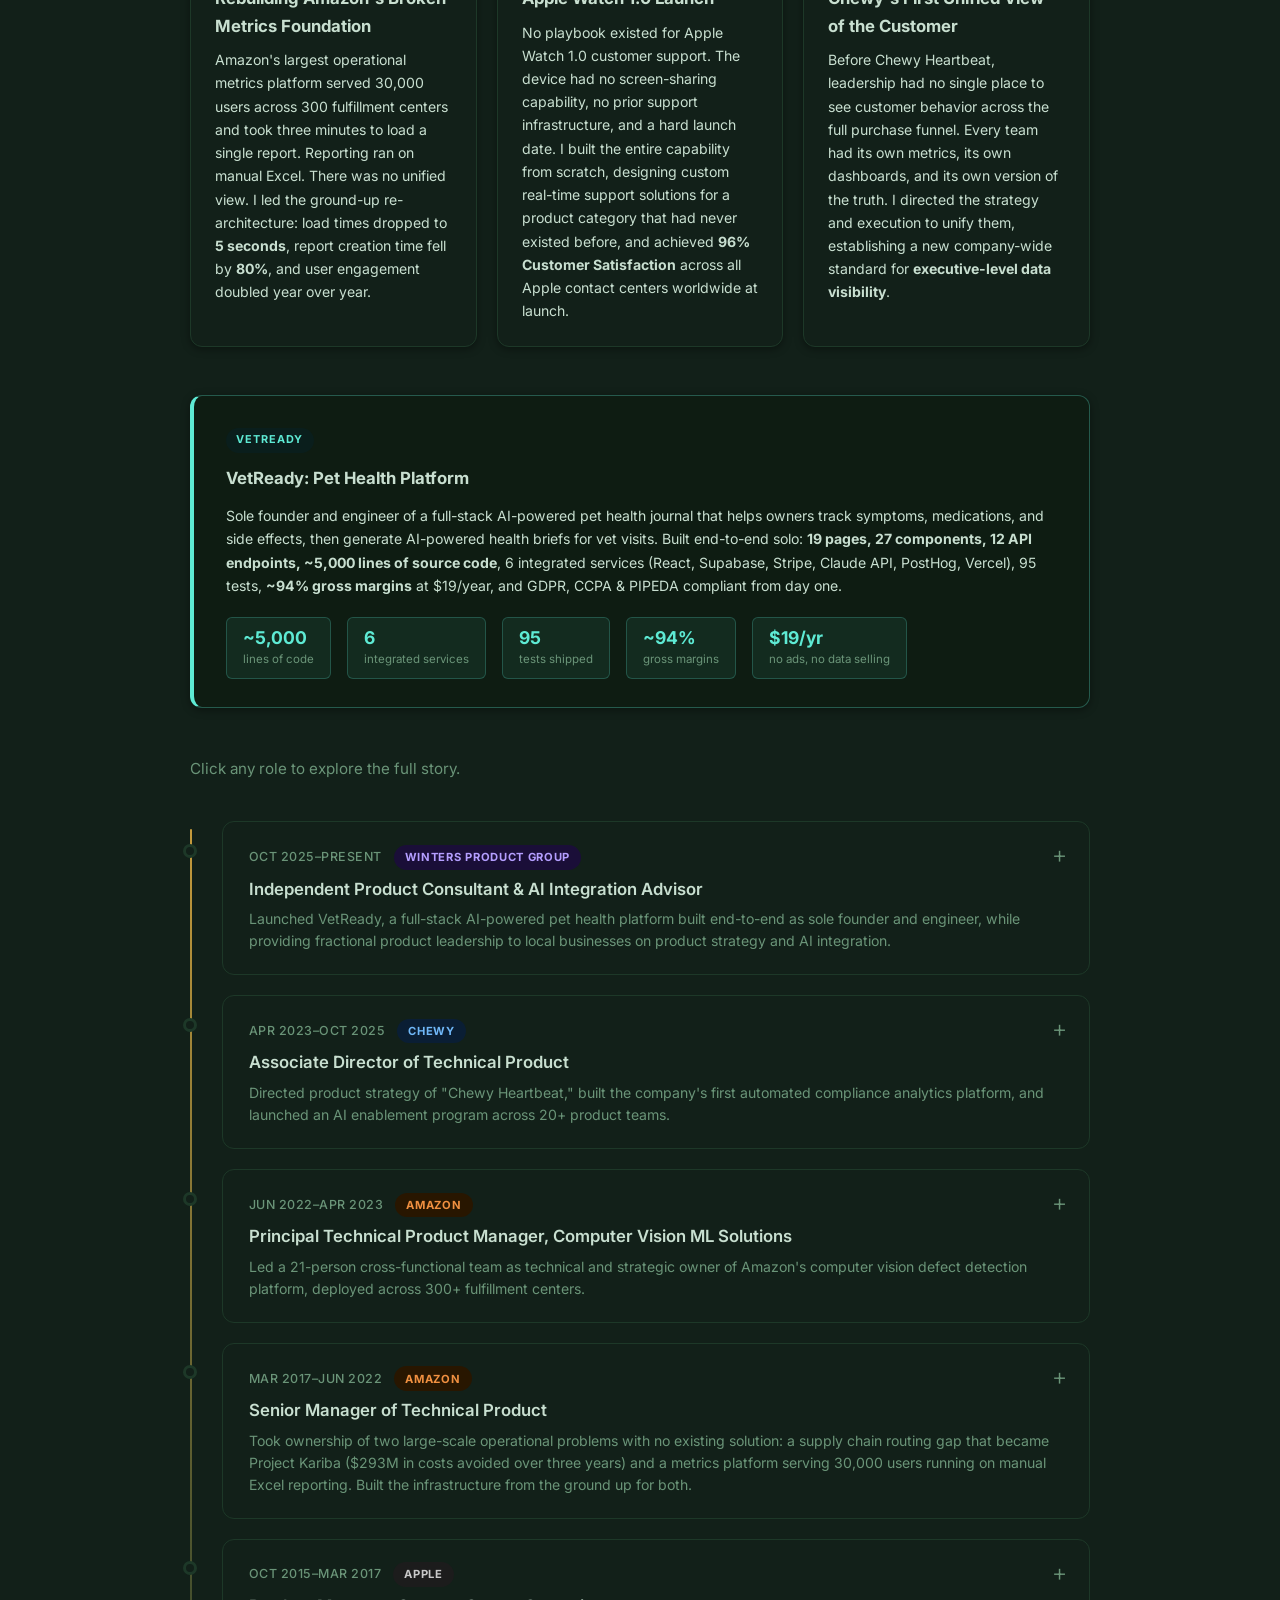
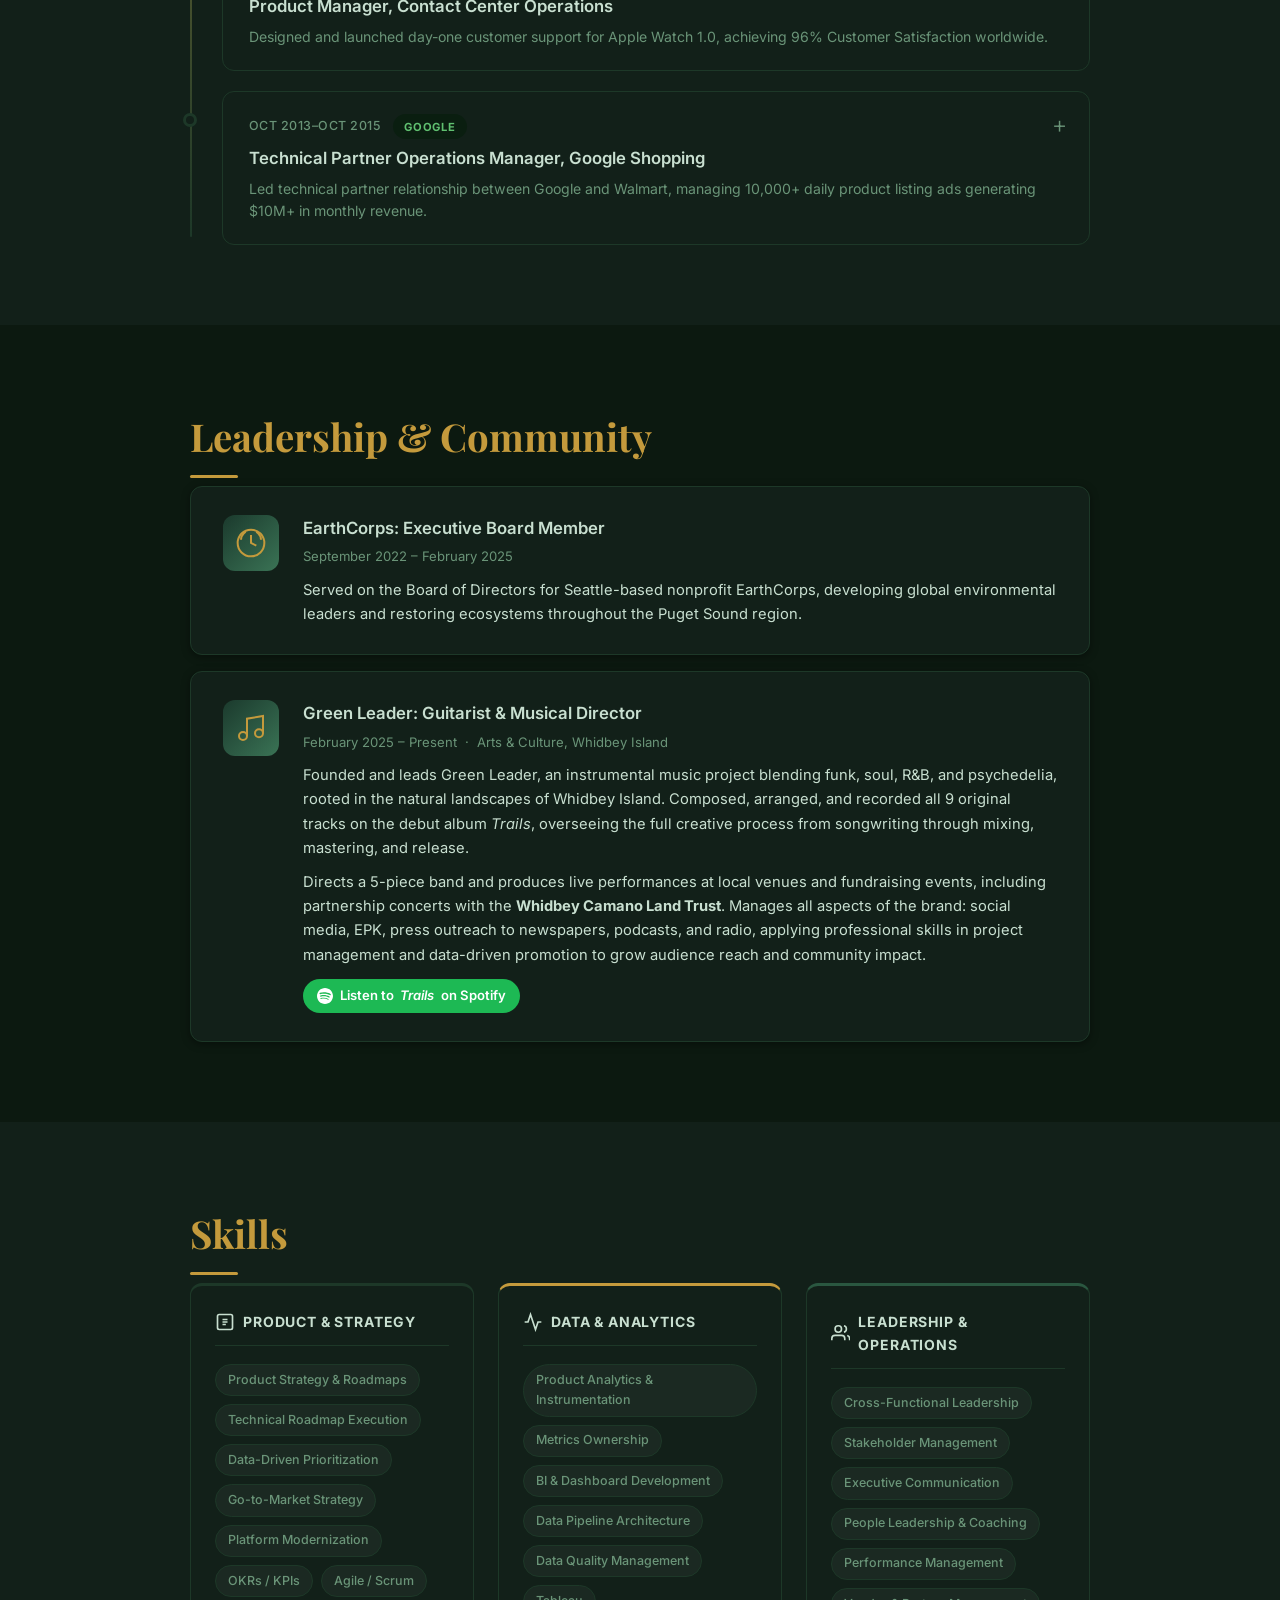
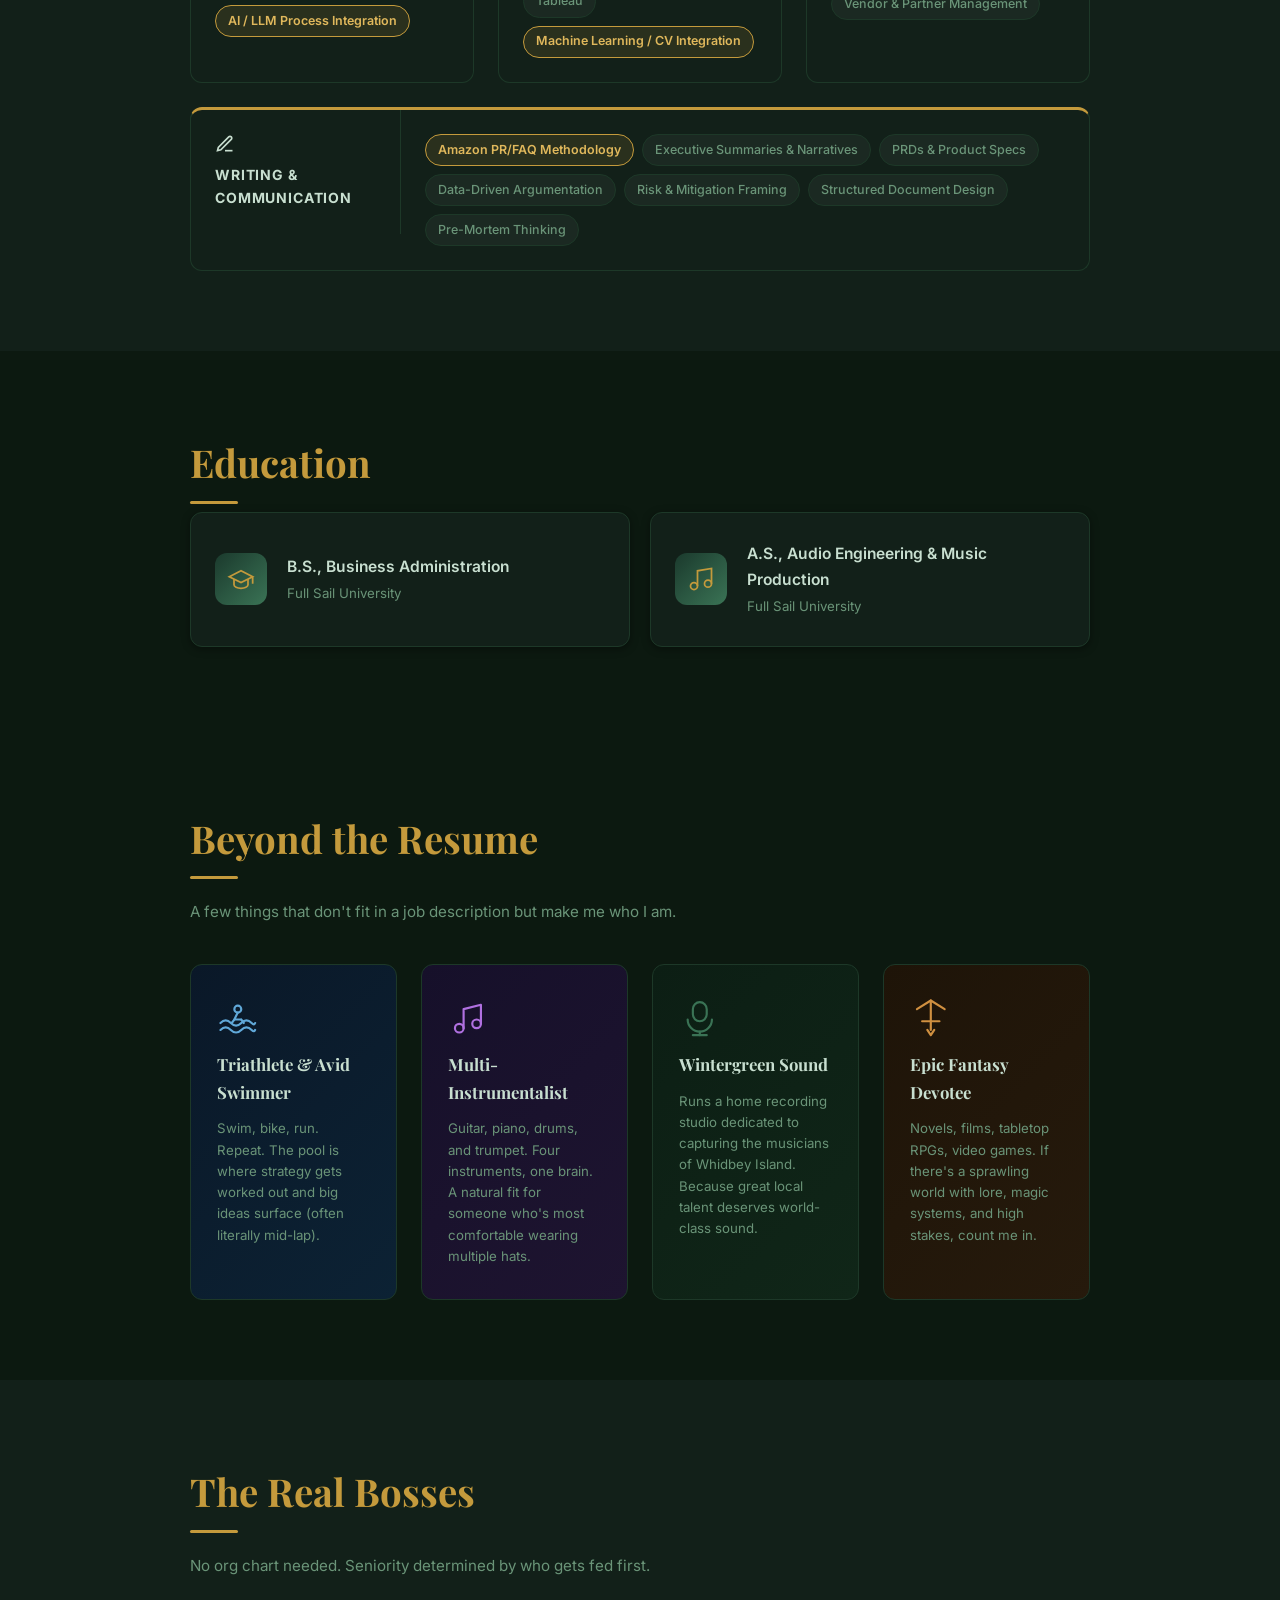
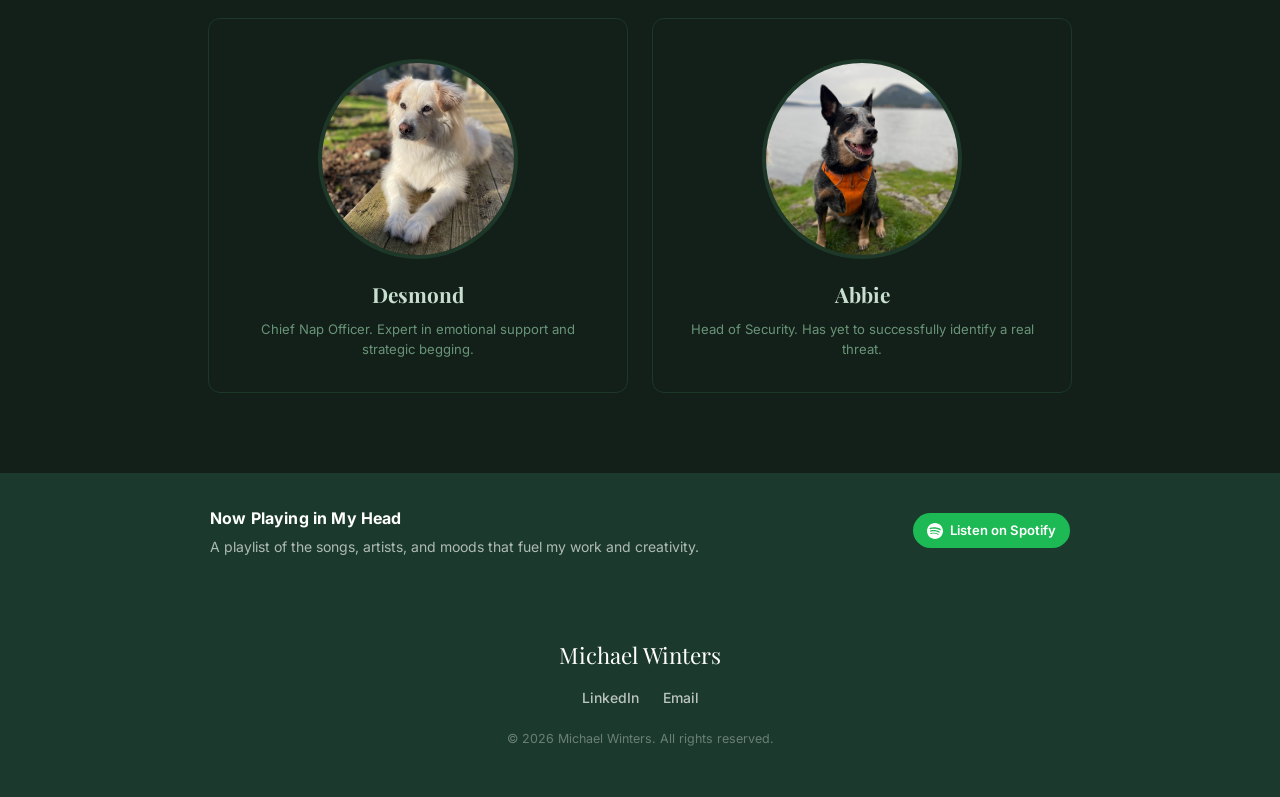
==== commit 389f6f7e: "Weave 'Bringing Order to Chaos' narrative throughout site 12 surgical content rewrites across index." ====
--- a/index.html
+++ b/index.html
@@ -65,6 +65,7 @@
         </div>
         <h1>Michael Winters</h1>
         <p class="hero-title">Product Executive &nbsp;·&nbsp; Fractional CPO</p>
+        <p class="hero-tagline">I build the platforms, frameworks, and systems that turn fragmented operations into measurable outcomes at scale.</p>
         <div class="hero-availability">
           <div class="avail-group">
             <span class="avail-chip">Full-time</span>
@@ -120,9 +121,9 @@
     <!-- ── WHAT I BRING ── -->
     <section id="what-i-bring" class="section section-alt">
       <div class="section-inner">
-        <span class="section-eyebrow">Key Differentiators</span>
+        <span class="section-eyebrow">The Pattern</span>
         <h2 class="section-heading">What I Bring</h2>
-        <p class="section-subheading">Four things that show up in every engagement, regardless of company size or industry.</p>
+        <p class="section-subheading">Most organizations I work with have the same underlying condition: real capability, fragmented execution. These are the four things I show up and fix.</p>
         <div class="wib-grid">
 
           <div class="wib-card">
@@ -130,7 +131,7 @@
               <svg width="26" height="26" viewBox="0 0 24 24" fill="none" stroke="currentColor" stroke-width="1.75"><path d="M14.7 6.3a1 1 0 000 1.4l1.6 1.6a1 1 0 001.4 0l3.77-3.77a6 6 0 01-7.94 7.94l-6.91 6.91a2.12 2.12 0 01-3-3l6.91-6.91a6 6 0 017.94-7.94l-3.76 3.76z"/></svg>
             </div>
             <h3 class="wib-title">Builder at the Core</h3>
-            <p class="wib-desc">Whether it's a product, a team, or an entire org, I build things that last. I've taken on platforms with no roadmap, teams with no direction, and processes with no ownership. I left each one meaningfully better.</p>
+            <p class="wib-desc">I get called in when something critical has no owner, no roadmap, or no working foundation. I've taken on platforms running on manual workarounds, teams operating without a shared direction, and processes that existed only in someone's head. I leave each one with infrastructure that runs without me.</p>
           </div>
 
           <div class="wib-card">
@@ -138,7 +139,7 @@
               <svg width="26" height="26" viewBox="0 0 24 24" fill="none" stroke="currentColor" stroke-width="1.75"><circle cx="12" cy="12" r="10"/><polygon points="16.24 7.76 14.12 14.12 7.76 16.24 9.88 9.88 16.24 7.76"/></svg>
             </div>
             <h3 class="wib-title">Clarity in Complexity</h3>
-            <p class="wib-desc">I thrive in ambiguity. I move quickly from "we don't know what we're doing" to a shared direction, clear priorities, and a team that knows what winning looks like. No permission needed to lead.</p>
+            <p class="wib-desc">The organizations I work with rarely lack smart people. What they lack is a shared definition of the problem and a defensible framework for making decisions. I move quickly from fragmented priorities and competing opinions to a direction the whole team can execute. No permission needed to lead.</p>
           </div>
 
           <div class="wib-card">
@@ -172,7 +173,7 @@
           At Amazon, I re-architected the company's largest operational metrics platform, serving 30,000 users daily across 300+ fulfillment centers, and reduced page load times from three minutes to five seconds. I also directed the technology behind Amazon's upstream fulfillment model that avoided <strong>$293M in supply chain costs</strong> over three years. At Chewy, I built the first automated compliance analytics platform and stood up Chewy Heartbeat, which gave leadership its first unified view of customer behavior across the full purchase funnel. The common thread is taking undefined operational problems, instrumenting them properly, and delivering platforms that turn large-scale data into actions that move the business forward.
         </p>
         <p class="summary-text">
-          I'm focused on product leadership opportunities where the complexity is real, the data infrastructure needs to be built or modernized, and the work requires translating ambiguity into measurable outcomes at scale.
+          The pattern across everything I have built is the same: something was broken, and nobody had figured out how to measure it, let alone fix it at scale. That is the problem I solve. If your organization has real capability but fragmented execution, I know how to close that gap.
         </p>
         <div class="philosophy-callout">
           <svg class="philosophy-icon" width="28" height="28" viewBox="0 0 24 24" fill="currentColor" stroke="none" aria-hidden="true"><path d="M3 21c3 0 7-1 7-8V5c0-1.25-.756-2.017-2-2H4c-1.25 0-2 .75-2 1.972V11c0 1.25.75 2 2 2 1 0 1 0 1 1v1c0 1-1 2-2 2s-1 .008-1 1.031V20c0 1 0 1 1 1z"/><path d="M15 21c3 0 7-1 7-8V5c0-1.25-.757-2.017-2-2h-4c-1.25 0-2 .75-2 1.972V11c0 1.25.75 2 2 2h.75c0 2.25.25 4-2.75 4v3c0 1 0 1 1 1z"/></svg>
@@ -208,18 +209,18 @@
         <div class="spotlights">
           <div class="spotlight-card">
             <span class="spotlight-co amazon">Amazon</span>
-            <h3 class="spotlight-title">Operational Metrics Platform</h3>
-            <p class="spotlight-desc">Led ground-up re-architecture of Amazon's largest operational metrics platform, serving <strong>30,000 daily users</strong> across 300 fulfillment centers, cutting page load times from <strong>3 minutes to 5 seconds</strong>, reducing report creation time by <strong>80%</strong>, and driving <strong>2× YoY user engagement</strong>.</p>
+            <h3 class="spotlight-title">Rebuilding Amazon's Broken Metrics Foundation</h3>
+            <p class="spotlight-desc">Amazon's largest operational metrics platform served 30,000 users across 300 fulfillment centers and took three minutes to load a single report. Reporting ran on manual Excel. There was no unified view. I led the ground-up re-architecture: load times dropped to <strong>5 seconds</strong>, report creation time fell by <strong>80%</strong>, and user engagement doubled year over year.</p>
           </div>
           <div class="spotlight-card">
             <span class="spotlight-co apple">Apple</span>
             <h3 class="spotlight-title">Apple Watch 1.0 Launch</h3>
-            <p class="spotlight-desc">Designed and launched day-one customer support capability for the Apple Watch 1.0, building custom product solutions from scratch for a brand-new device with no screen sharing capability, achieving <strong>96% Customer Satisfaction</strong> across all Apple contact centers worldwide at launch.</p>
+            <p class="spotlight-desc">No playbook existed for Apple Watch 1.0 customer support. The device had no screen-sharing capability, no prior support infrastructure, and a hard launch date. I built the entire capability from scratch, designing custom real-time support solutions for a product category that had never existed before, and achieved <strong>96% Customer Satisfaction</strong> across all Apple contact centers worldwide at launch.</p>
           </div>
           <div class="spotlight-card">
             <span class="spotlight-co chewy">Chewy</span>
-            <h3 class="spotlight-title">Chewy Heartbeat Dashboard</h3>
-            <p class="spotlight-desc">Directed strategy and execution of Chewy's first unified view of customer behavior and conversion performance across the full purchase funnel, establishing a new standard for <strong>executive-level data visibility</strong> company-wide.</p>
+            <h3 class="spotlight-title">Chewy's First Unified View of the Customer</h3>
+            <p class="spotlight-desc">Before Chewy Heartbeat, leadership had no single place to see customer behavior across the full purchase funnel. Every team had its own metrics, its own dashboards, and its own version of the truth. I directed the strategy and execution to unify them, establishing a new company-wide standard for <strong>executive-level data visibility</strong>.</p>
           </div>
         </div>
 
@@ -364,7 +365,7 @@
               </div>
               <h3 class="timeline-role">Senior Manager of Technical Product</h3>
               <div class="timeline-preview">
-                Directed Project Kariba, avoiding an estimated $293M in supply chain costs. Led re-architecture of Amazon's largest operational metrics platform serving 30,000 daily users.
+                Took ownership of two large-scale operational problems with no existing solution: a supply chain routing gap that became Project Kariba ($293M in costs avoided over three years) and a metrics platform serving 30,000 users running on manual Excel reporting. Built the infrastructure from the ground up for both.
               </div>
               <span class="timeline-toggle-icon">&#43;</span>
             </div>
--- a/style.css
+++ b/style.css
@@ -382,6 +382,14 @@
   margin-top: .6rem;
   letter-spacing: .04em;
   text-transform: uppercase;
+}
+.hero-tagline {
+  font-size: 1rem;
+  color: rgba(255,255,255,.72);
+  font-weight: 400;
+  max-width: 500px;
+  margin: .45rem auto 0;
+  line-height: 1.6;
 }
 .hero-contacts {
   display: flex;
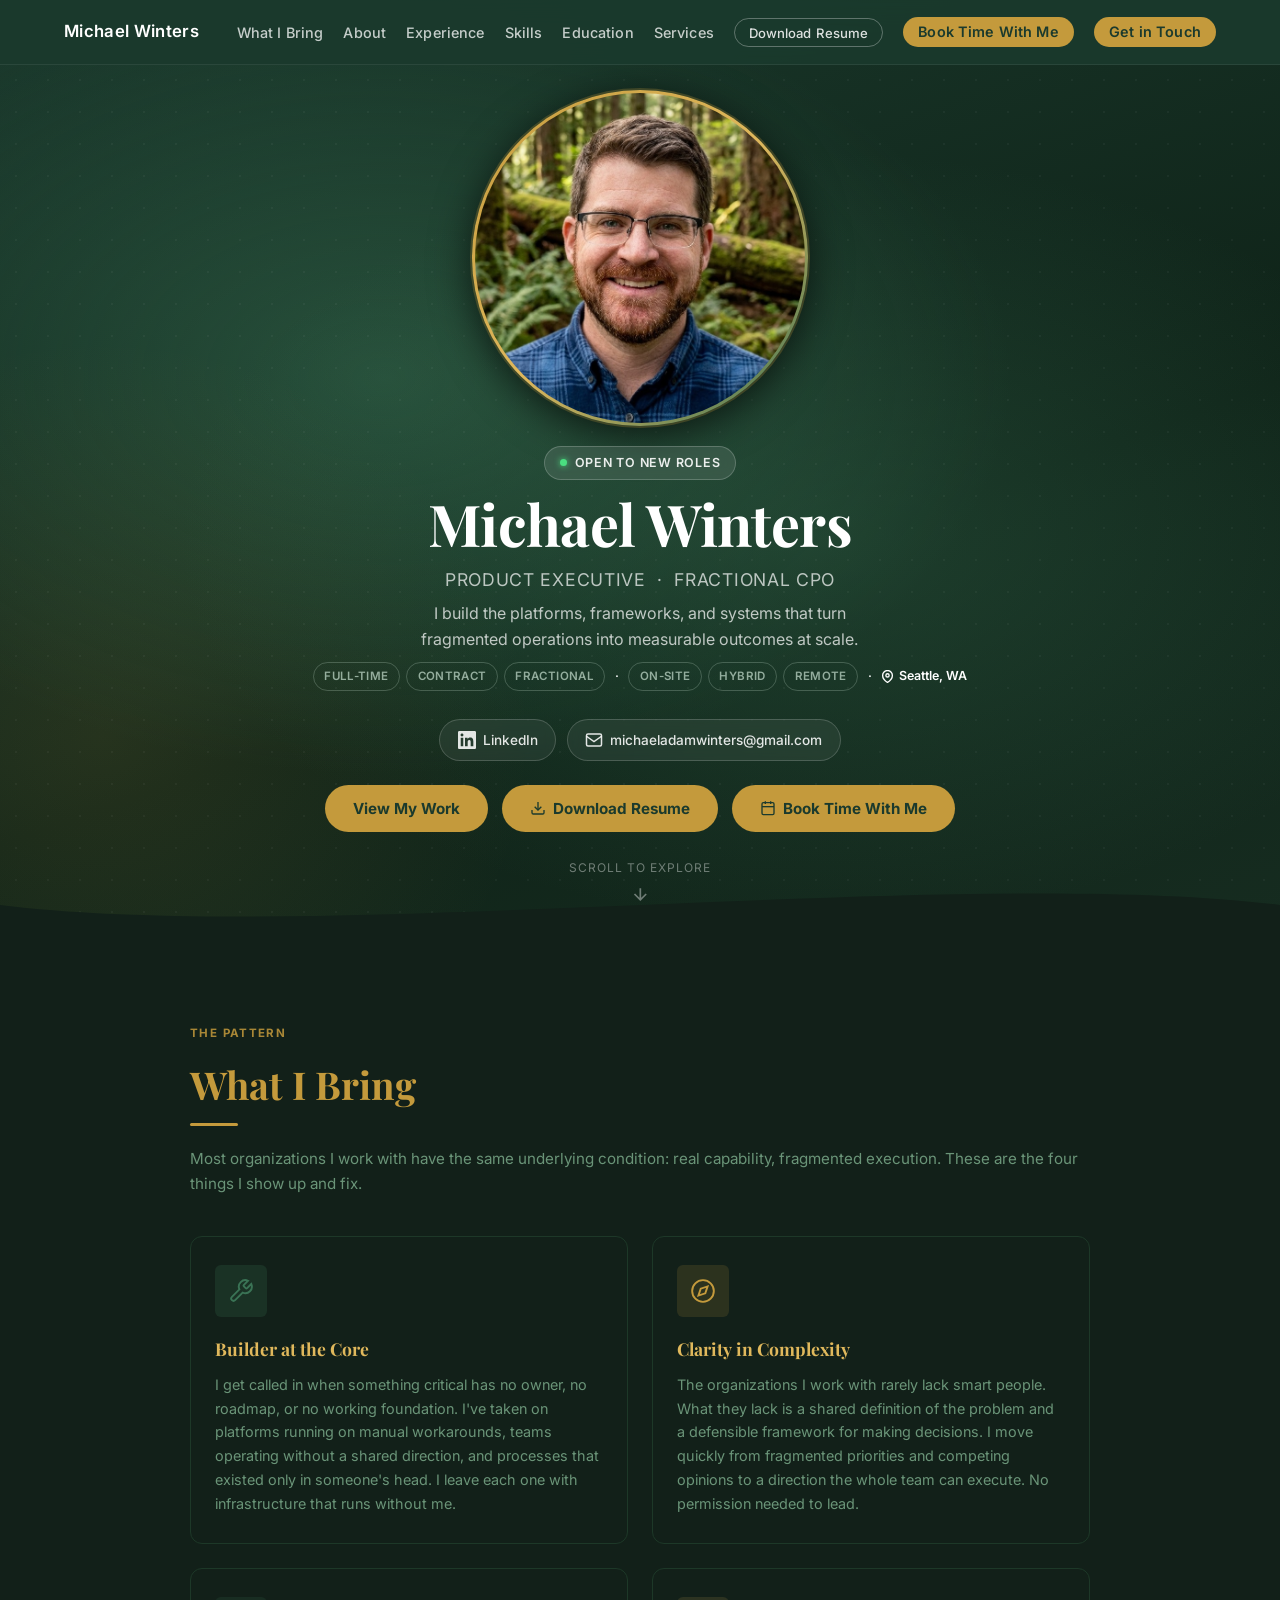
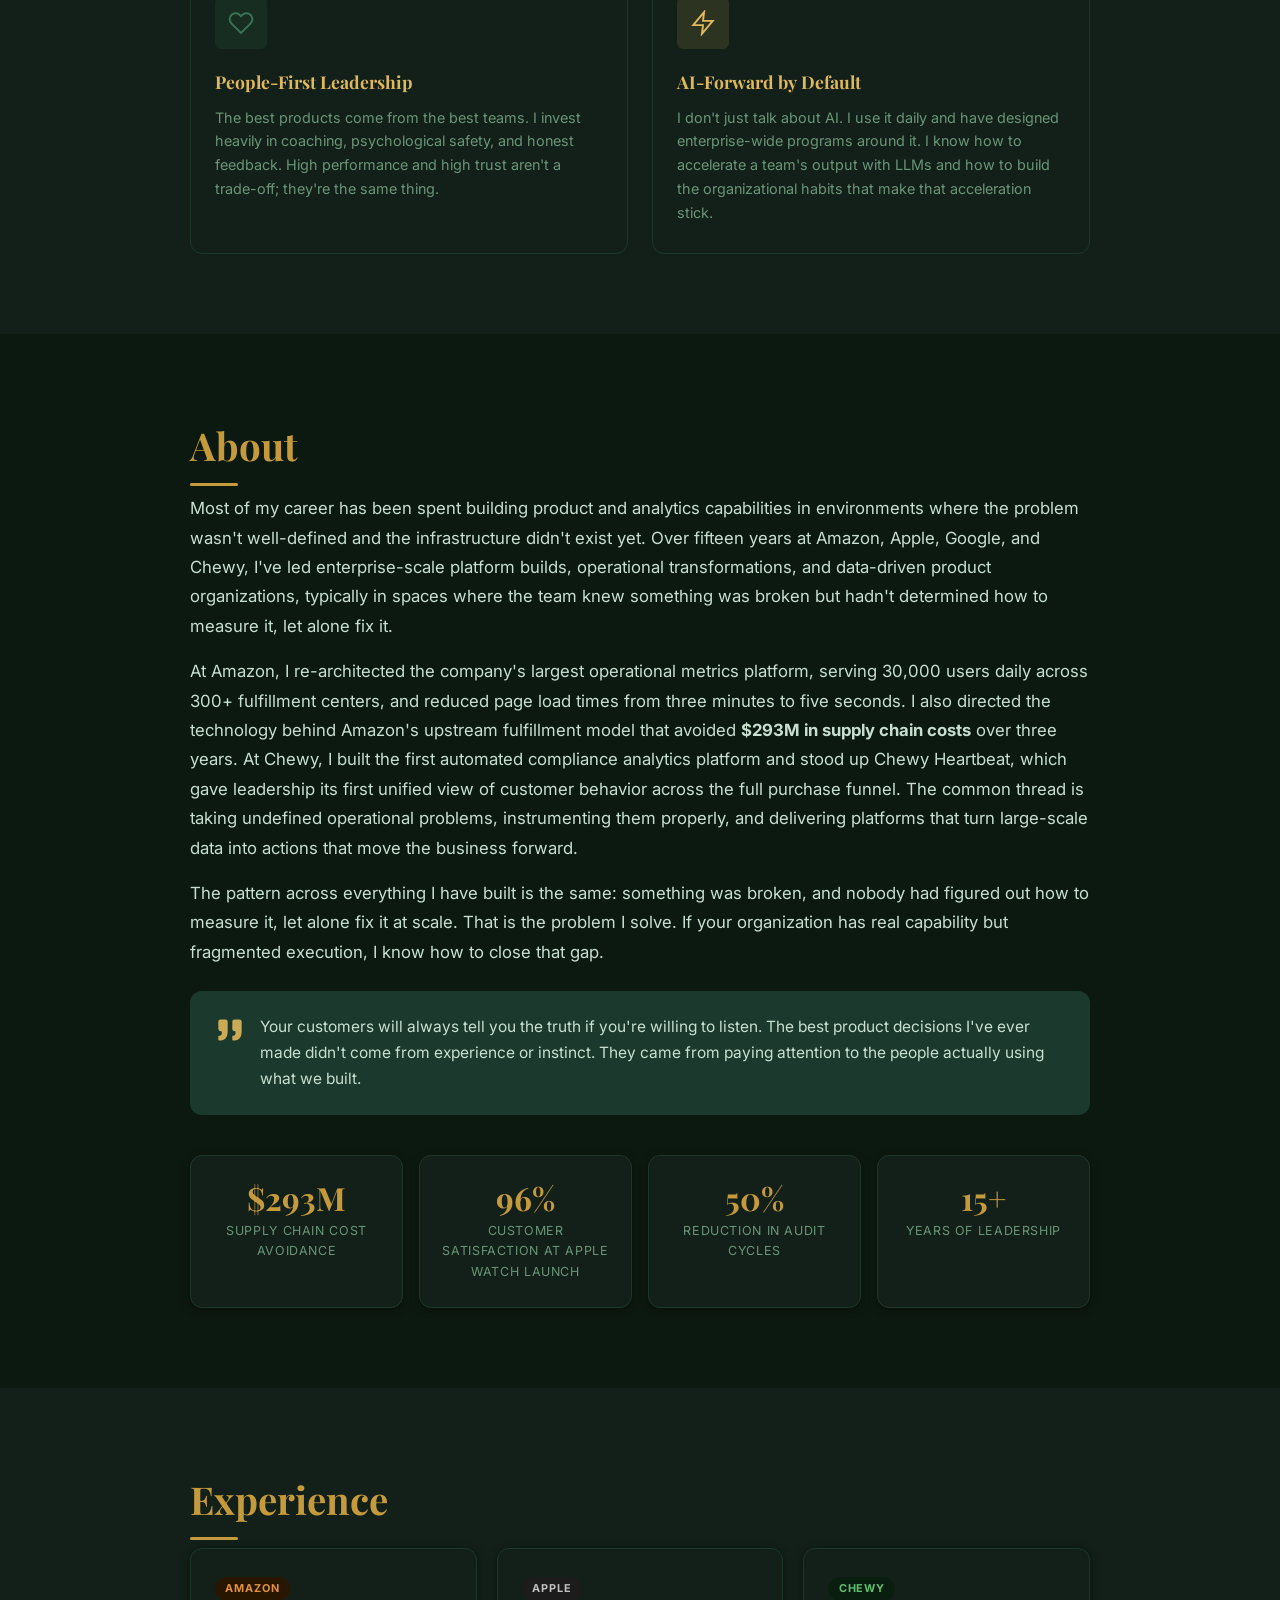
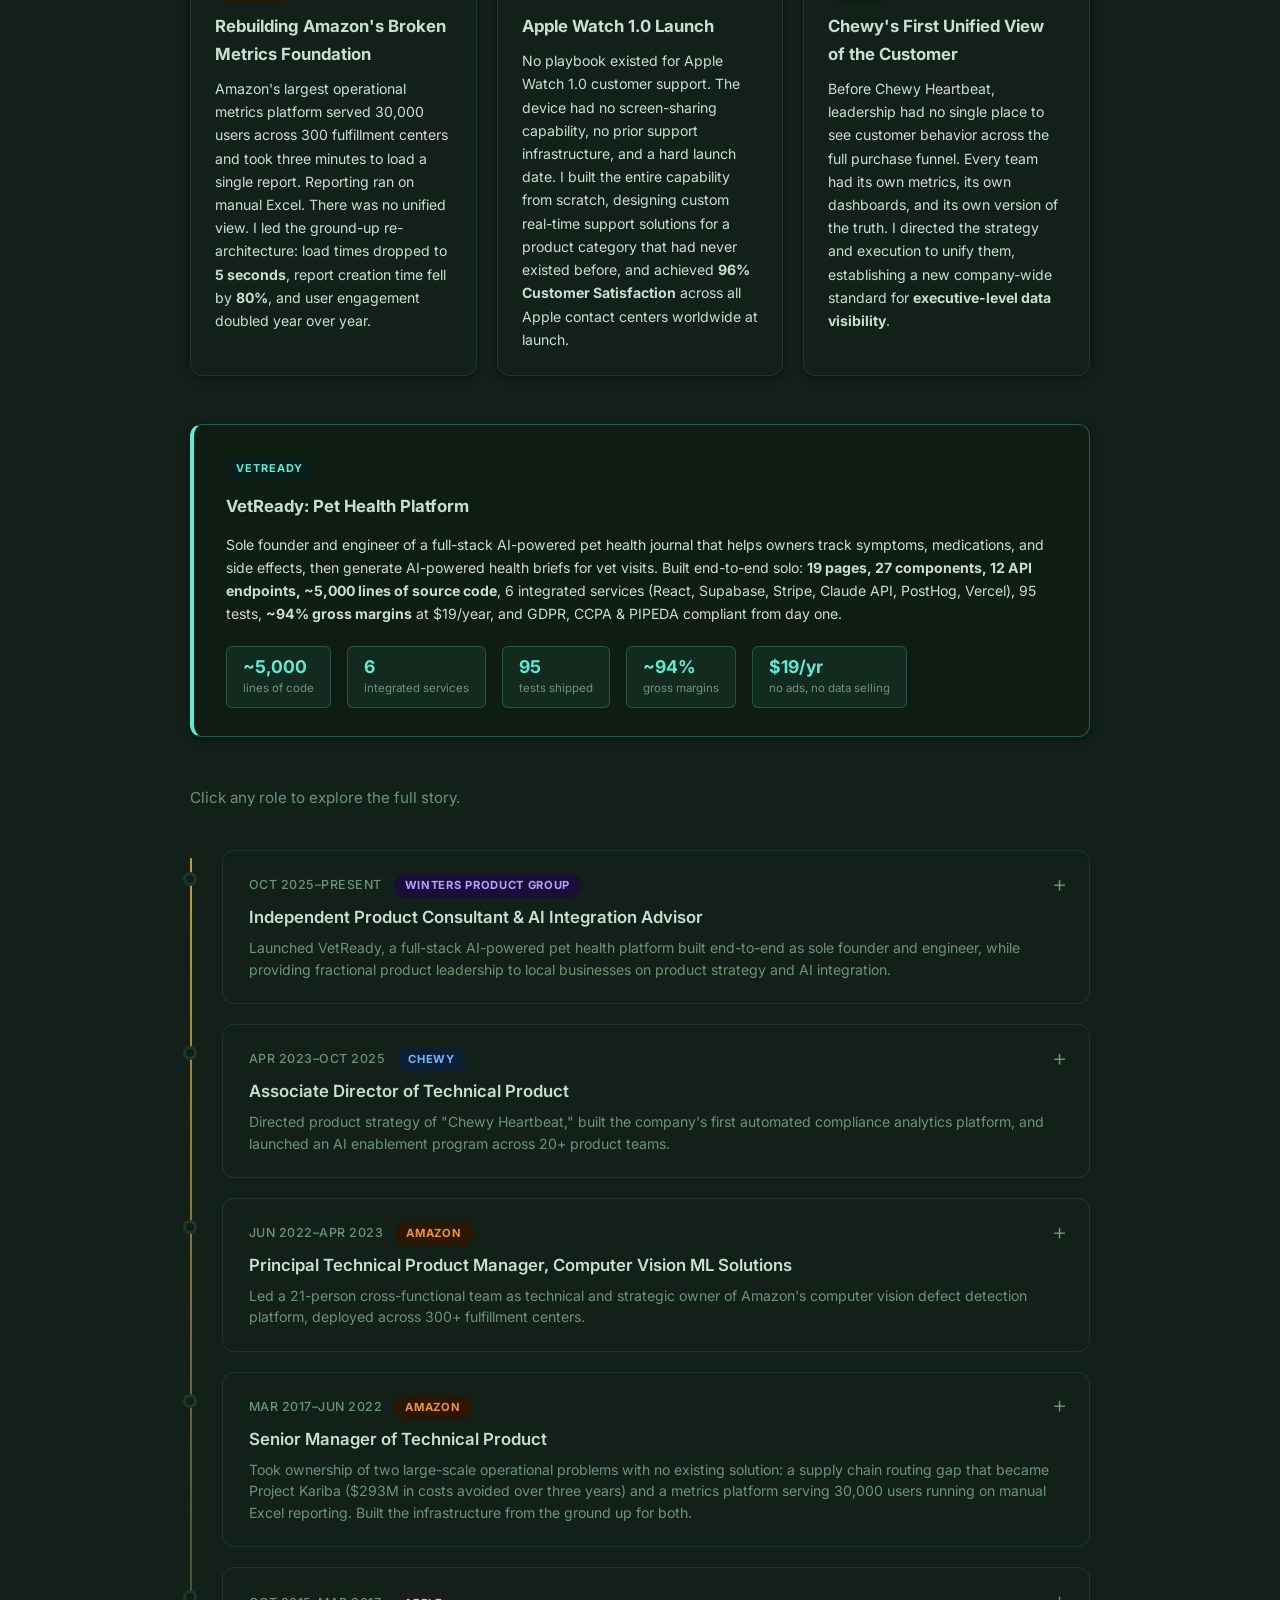
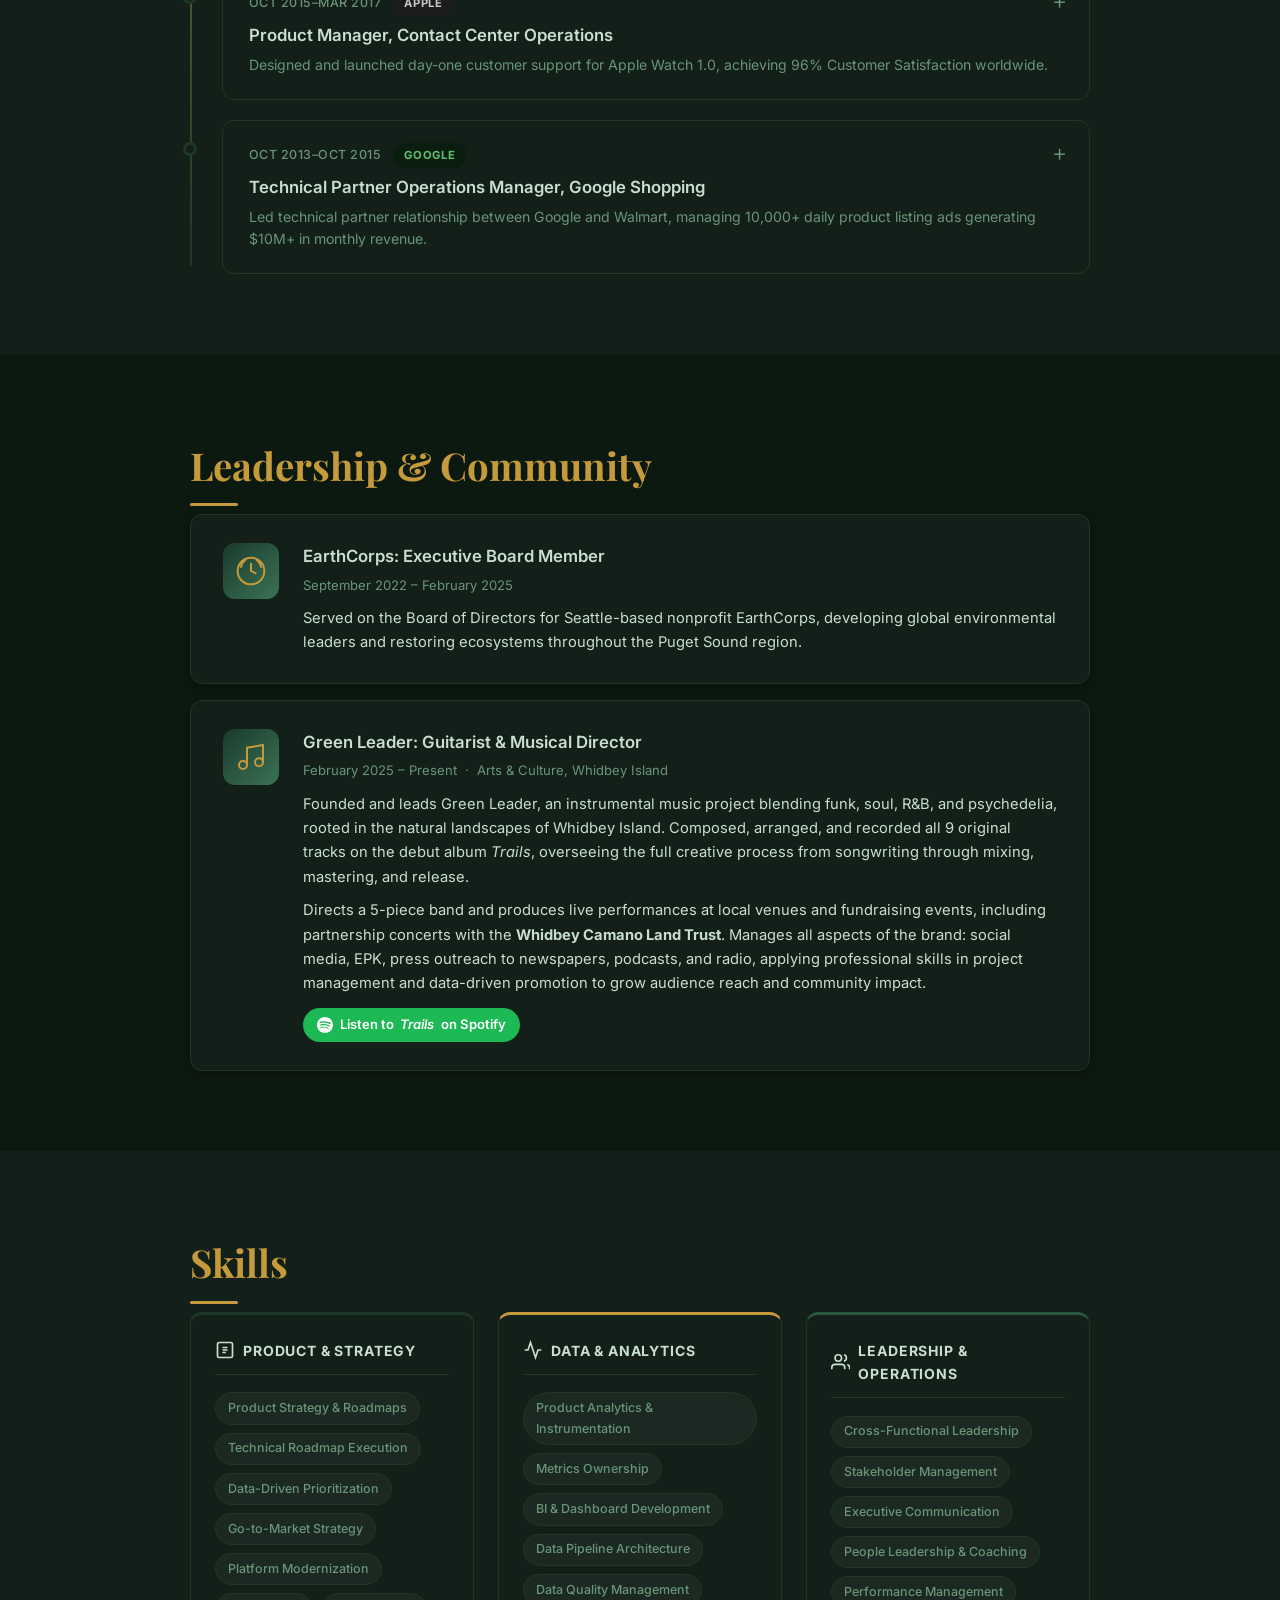
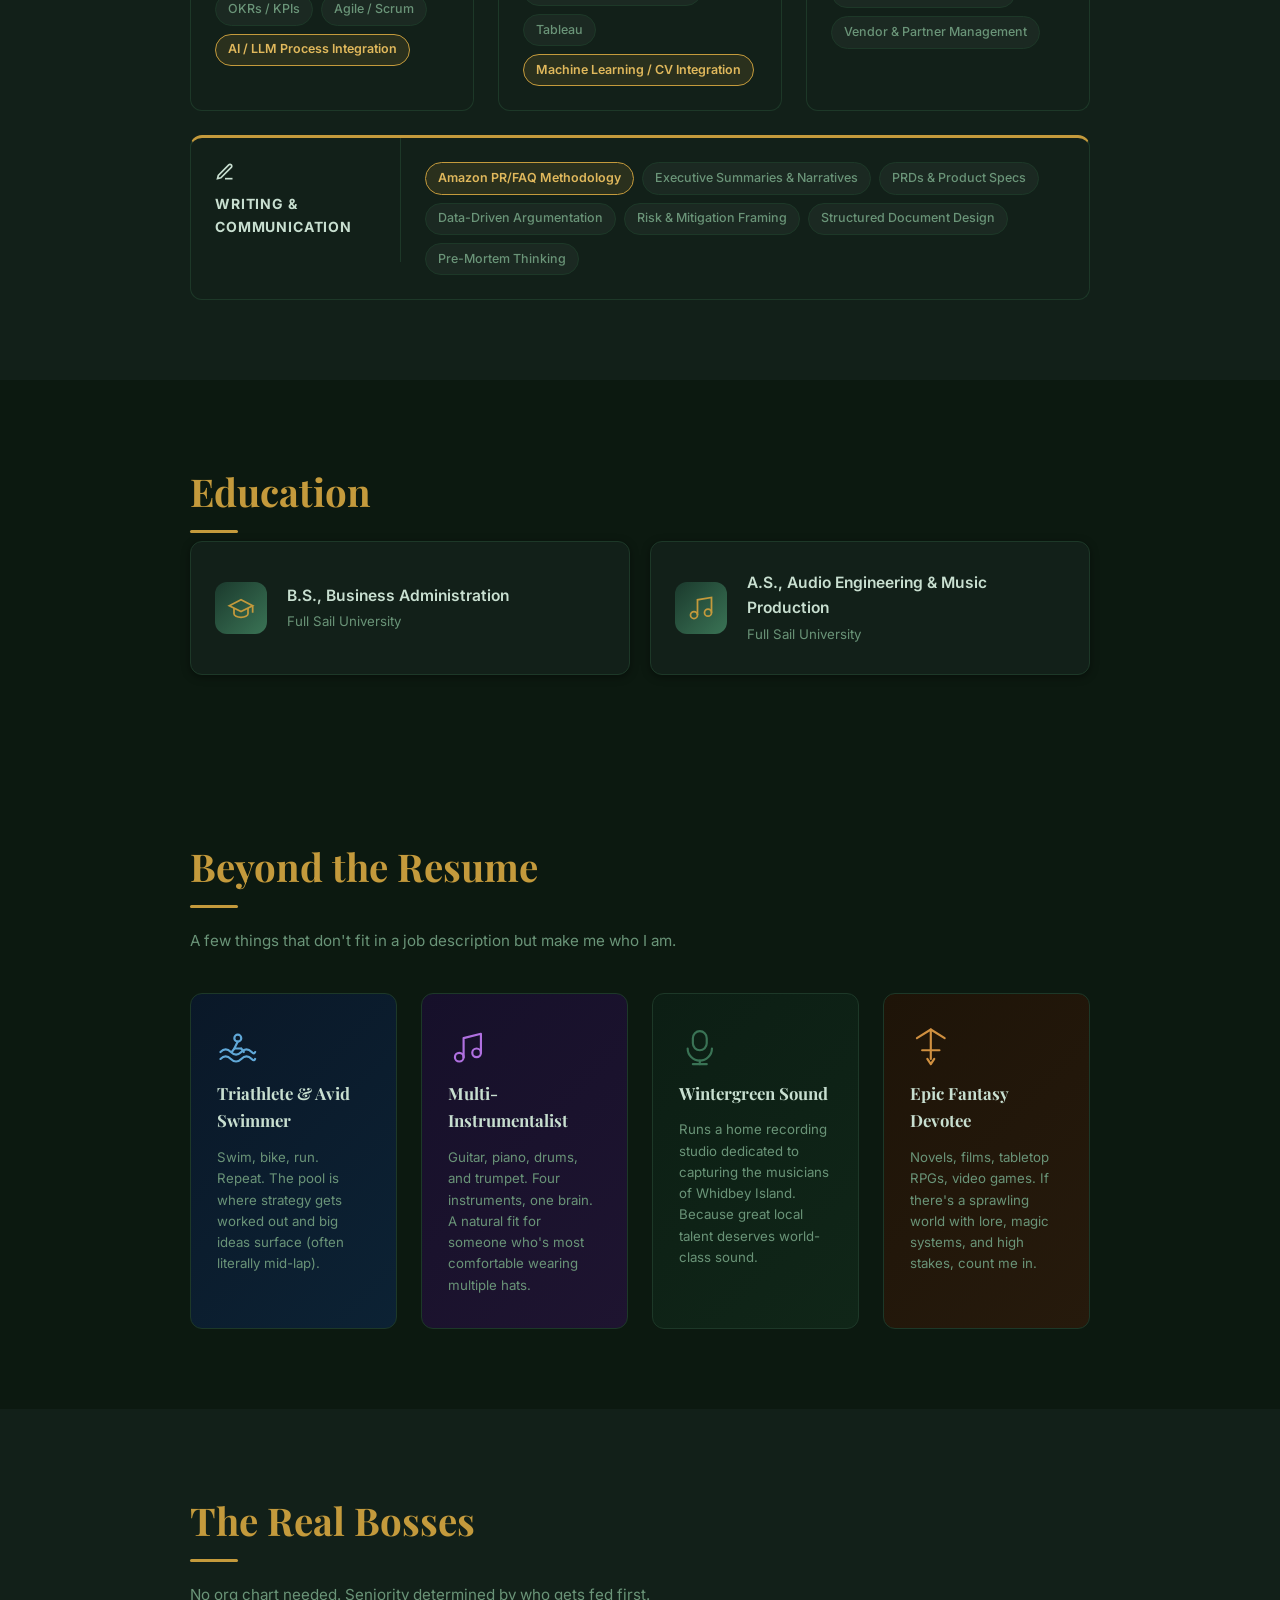
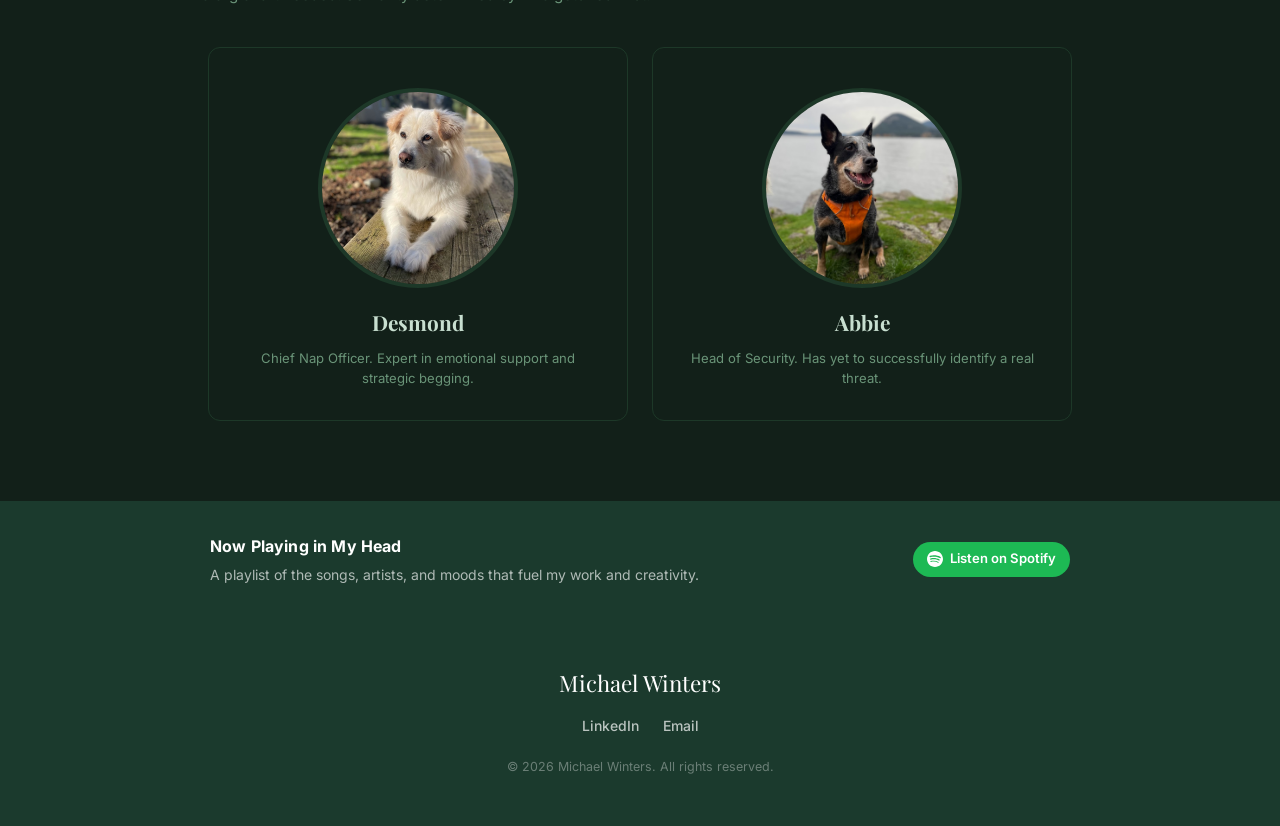
==== commit 353ba324: "Fix hero wave fill color to match section-alt background https://claude.ai/code/session_01WEgWzTVzvh" ====
--- a/index.html
+++ b/index.html
@@ -112,7 +112,7 @@
       <svg width="20" height="20" viewBox="0 0 24 24" fill="none" stroke="currentColor" stroke-width="2"><path d="M12 5v14M5 12l7 7 7-7"/></svg>
     </div>
     <div class="hero-wave" aria-hidden="true">
-      <svg viewBox="0 0 1440 80" preserveAspectRatio="none" xmlns="http://www.w3.org/2000/svg"><path d="M0,40 C360,80 1080,0 1440,40 L1440,80 L0,80 Z" fill="#0c1910"/></svg>
+      <svg viewBox="0 0 1440 80" preserveAspectRatio="none" xmlns="http://www.w3.org/2000/svg"><path d="M0,40 C360,80 1080,0 1440,40 L1440,80 L0,80 Z" fill="#122019"/></svg>
     </div>
   </header>
 
--- a/style.css
+++ b/style.css
@@ -453,7 +453,7 @@
   margin: 0 auto;
 }
 .section-eyebrow {
-  display: inline-block;
+  display: block;
   font-size: .72rem;
   font-weight: 700;
   letter-spacing: .12em;
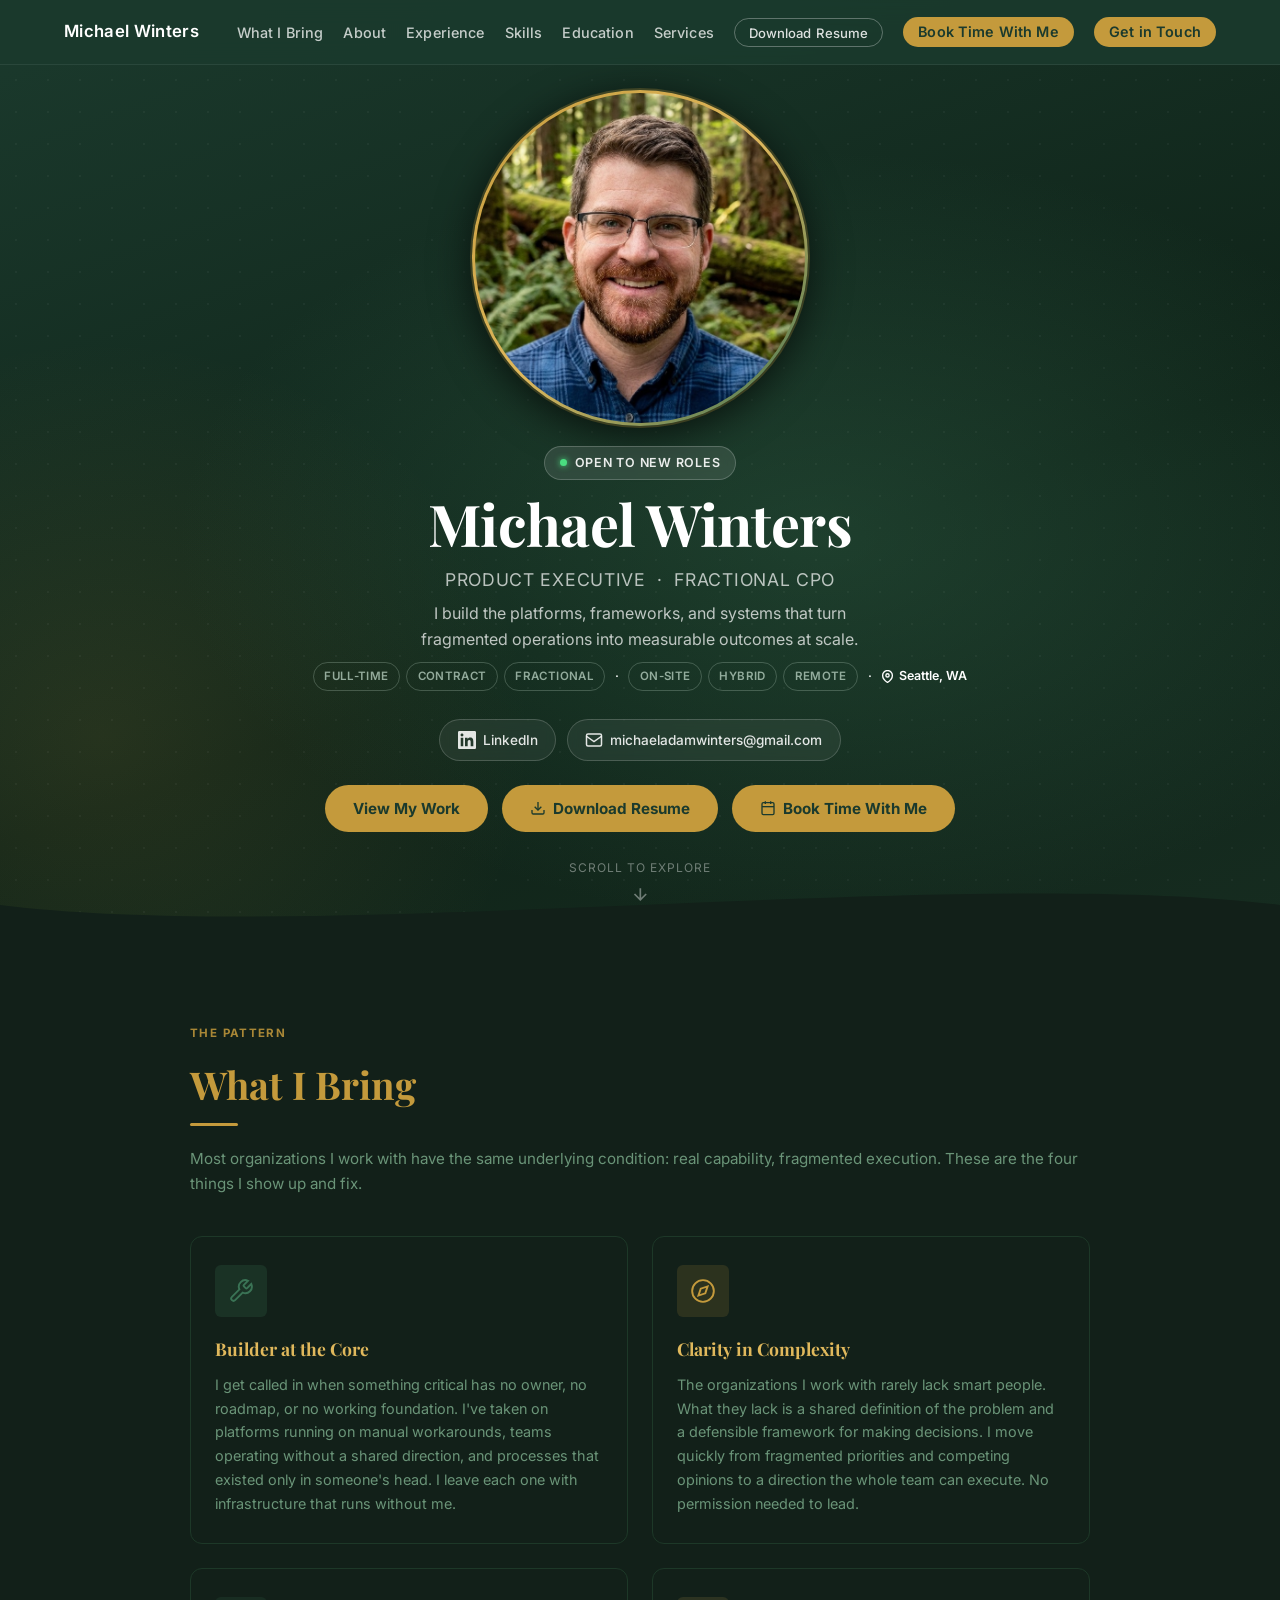
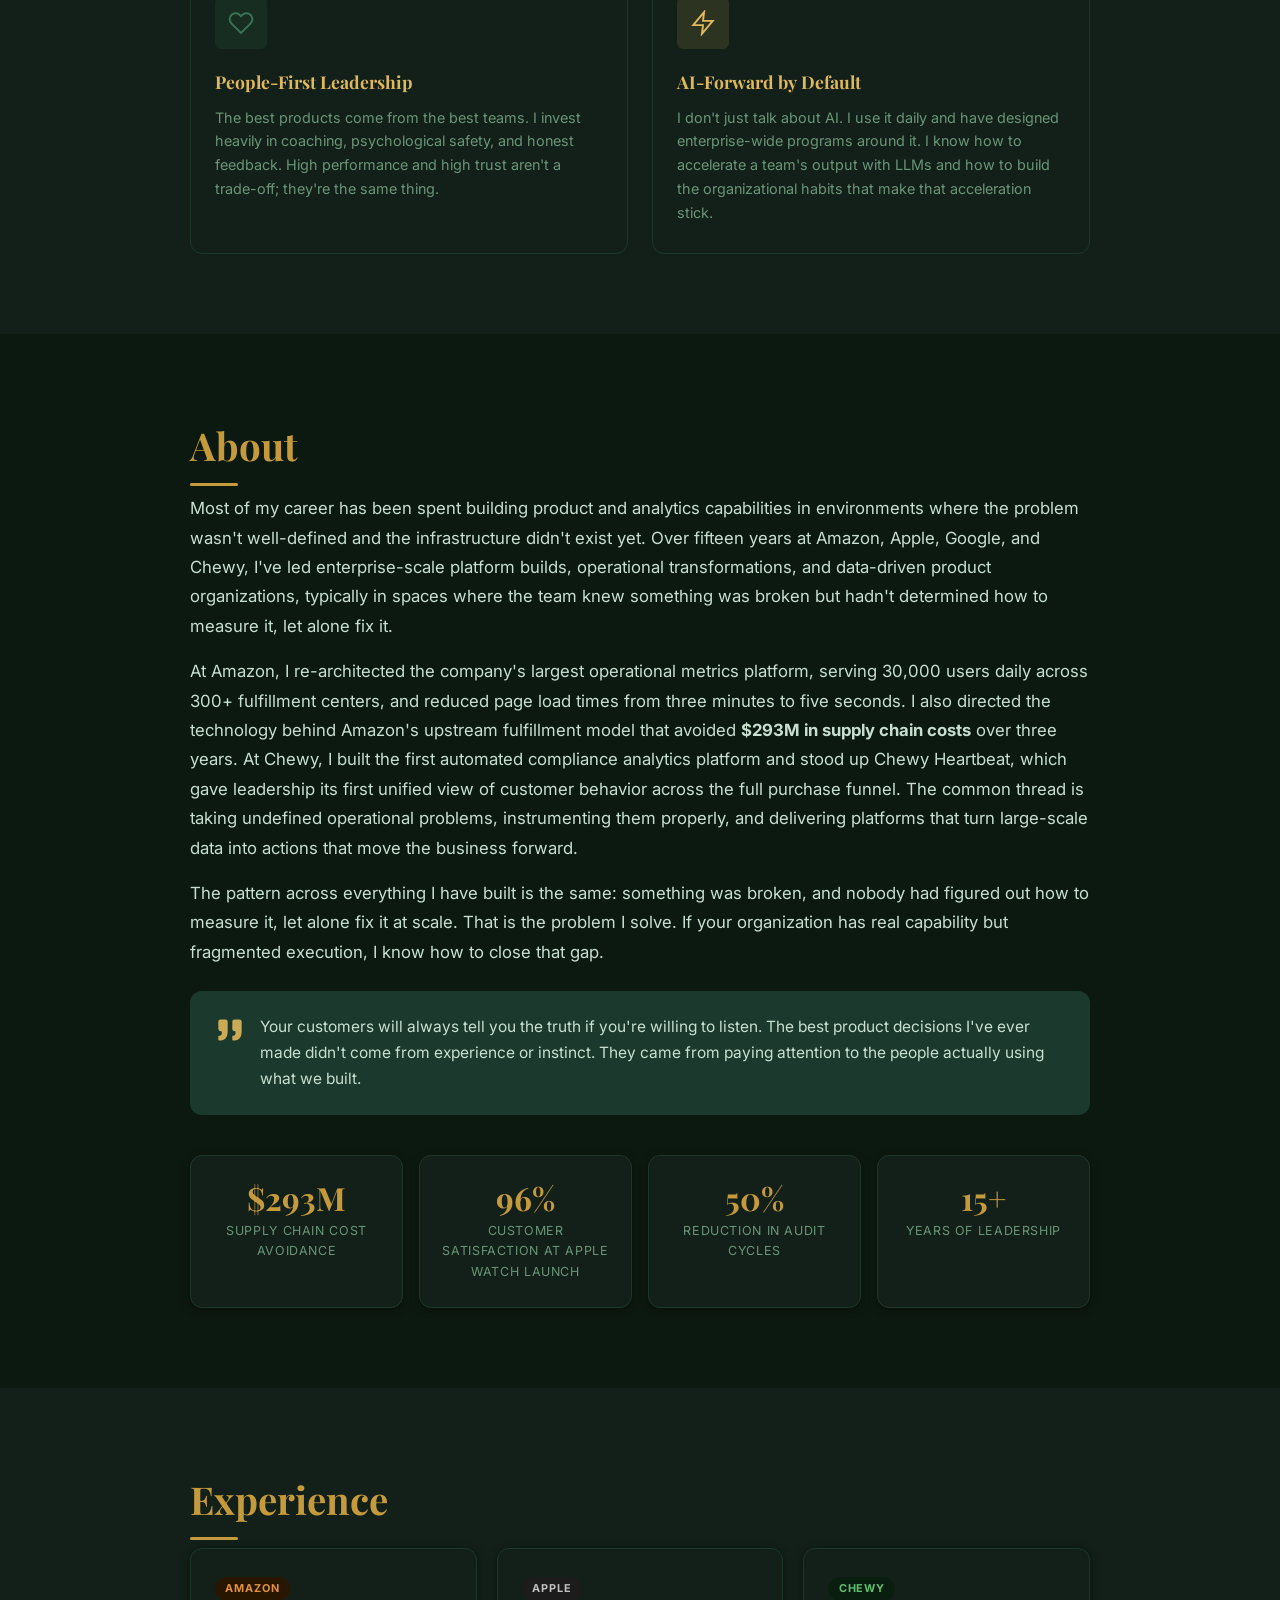
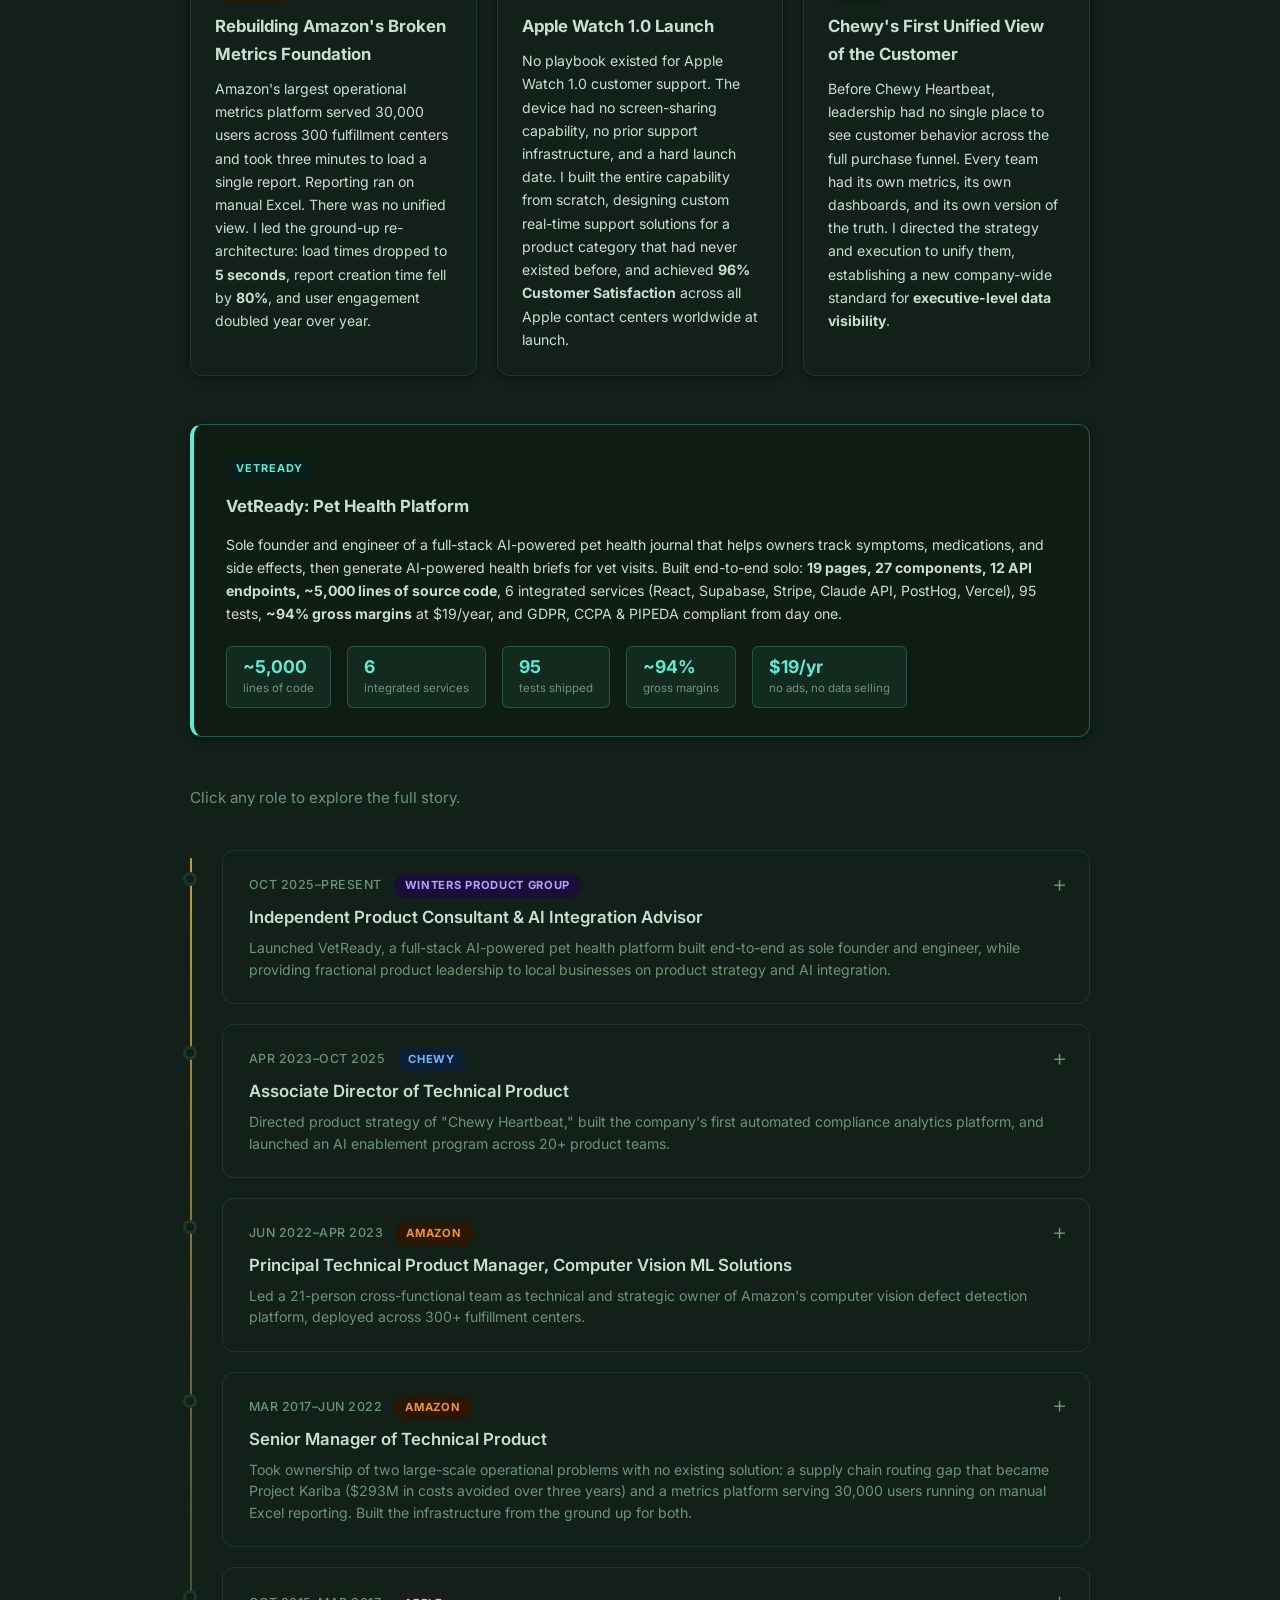
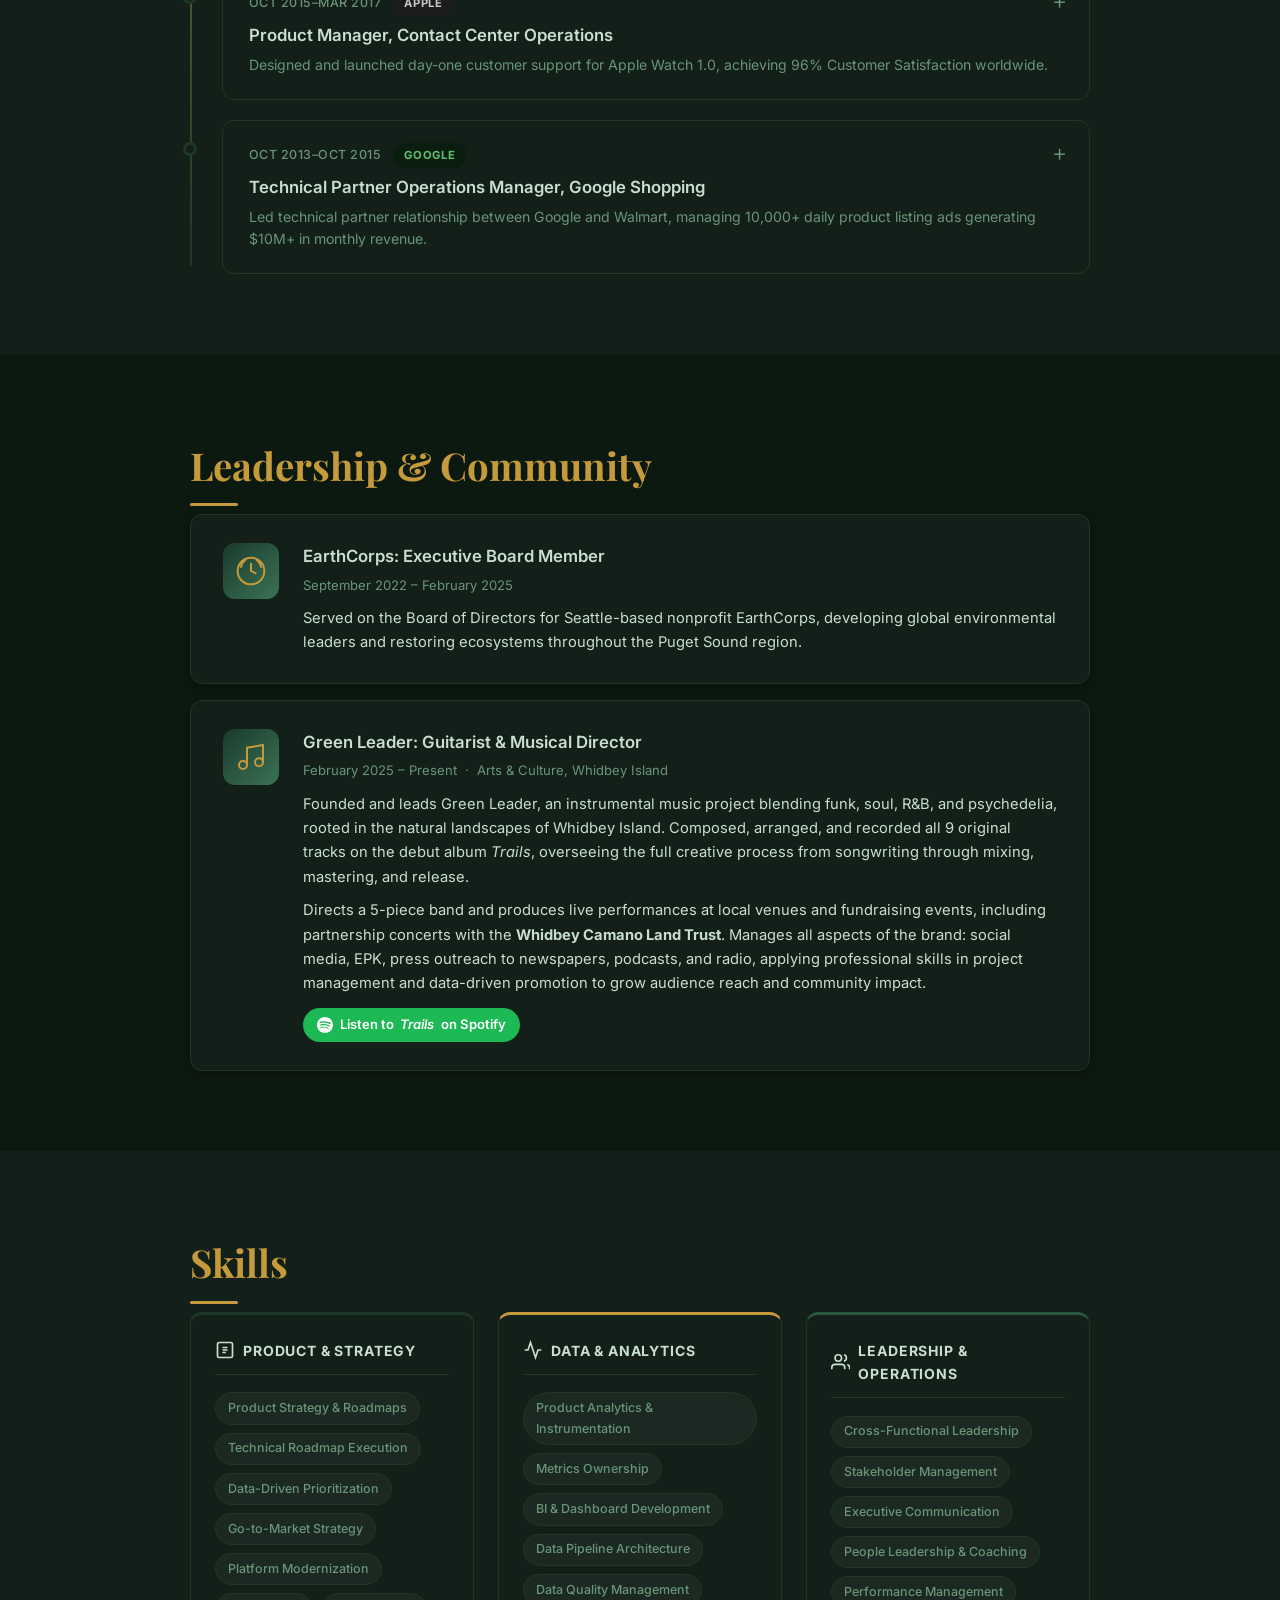
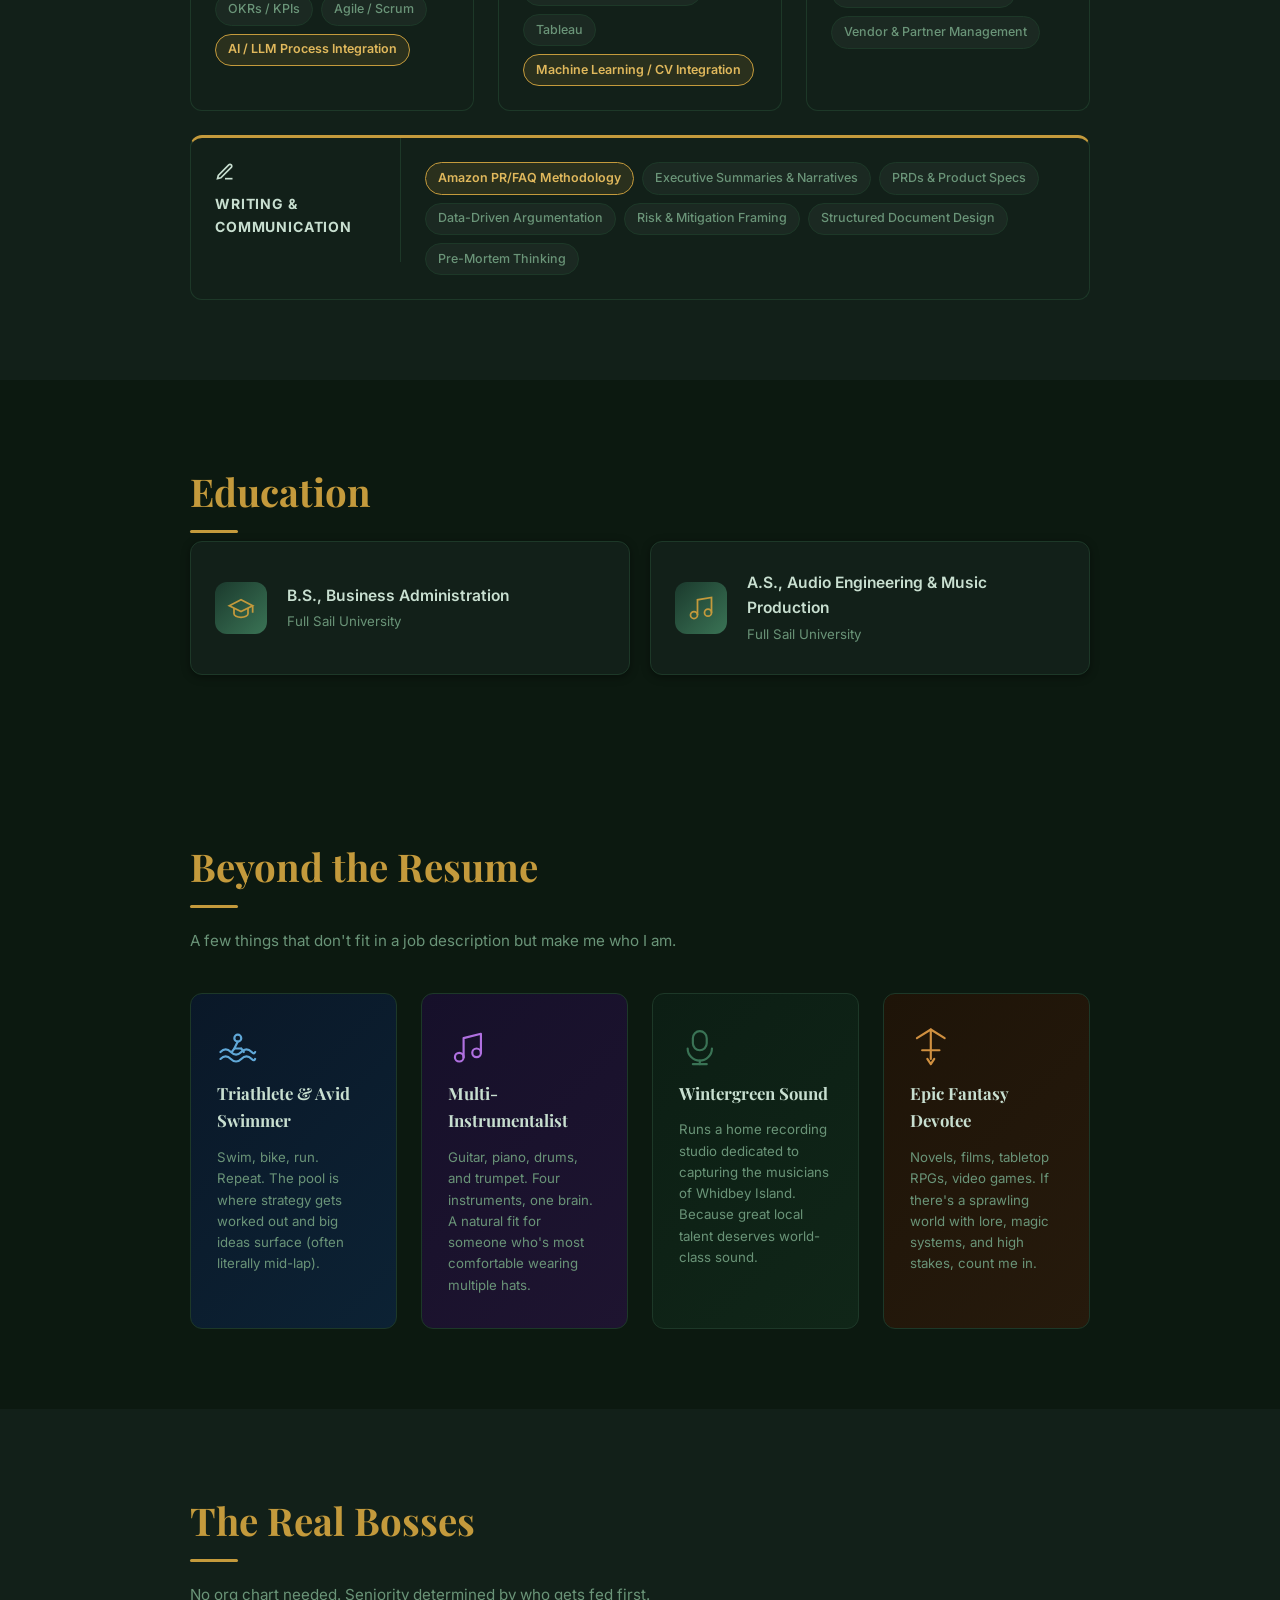
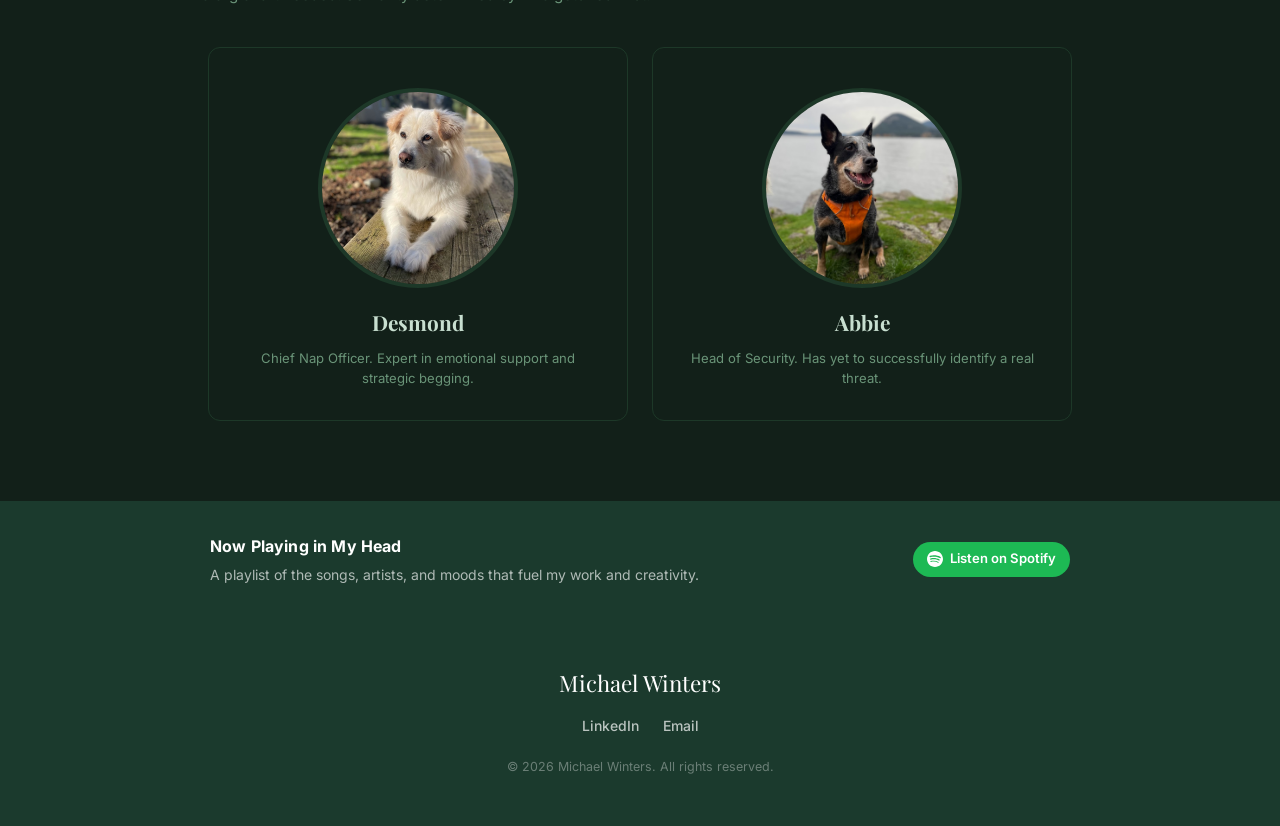
==== commit 2bc6e6bd: "Merge 6a58bd95401d29bbba542f8022226b2cc90448e0 into a96fb5e631b8a89173faf3b59327ef1964542580" ====
--- a/index.html
+++ b/index.html
@@ -19,6 +19,16 @@
   <link rel="preconnect" href="https://fonts.googleapis.com" />
   <link rel="preconnect" href="https://fonts.gstatic.com" crossorigin />
   <link href="https://fonts.googleapis.com/css2?family=Inter:wght@300;400;500;600;700&family=Playfair+Display:wght@700&display=swap" rel="stylesheet" />
+  <!-- Vercel Web Analytics -->
+  <script>
+    window.va = window.va || function () { (window.vaq = window.vaq || []).push(arguments); };
+  </script>
+  <script defer src="/_vercel/insights/script.js"></script>
+  <!-- Vercel Speed Insights -->
+  <script>
+    window.si = window.si || function () { (window.siq = window.siq || []).push(arguments); };
+  </script>
+  <script defer src="/_vercel/speed-insights/script.js"></script>
 </head>
 <body>
 
--- a/style.css
+++ b/style.css
@@ -164,9 +164,7 @@
 
 #hero {
   min-height: 52vh;
-  background:
-    radial-gradient(ellipse 70% 60% at 30% 40%, rgba(58,115,85,.5) 0%, transparent 70%),
-    linear-gradient(160deg, var(--navy) 0%, #0f2318 60%, #162c20 100%);
+  background: linear-gradient(160deg, var(--navy) 0%, #0f2318 60%, #162c20 100%);
   display: flex;
   flex-direction: column;
   align-items: center;
@@ -1503,9 +1501,7 @@
 /* Services Hero */
 #services-hero {
   min-height: 52vh;
-  background:
-    radial-gradient(ellipse 70% 60% at 30% 40%, rgba(58,115,85,.5) 0%, transparent 70%),
-    linear-gradient(160deg, var(--navy) 0%, #0f2318 60%, #162c20 100%);
+  background: linear-gradient(160deg, var(--navy) 0%, #0f2318 60%, #162c20 100%);
   display: flex;
   flex-direction: column;
   align-items: center;
